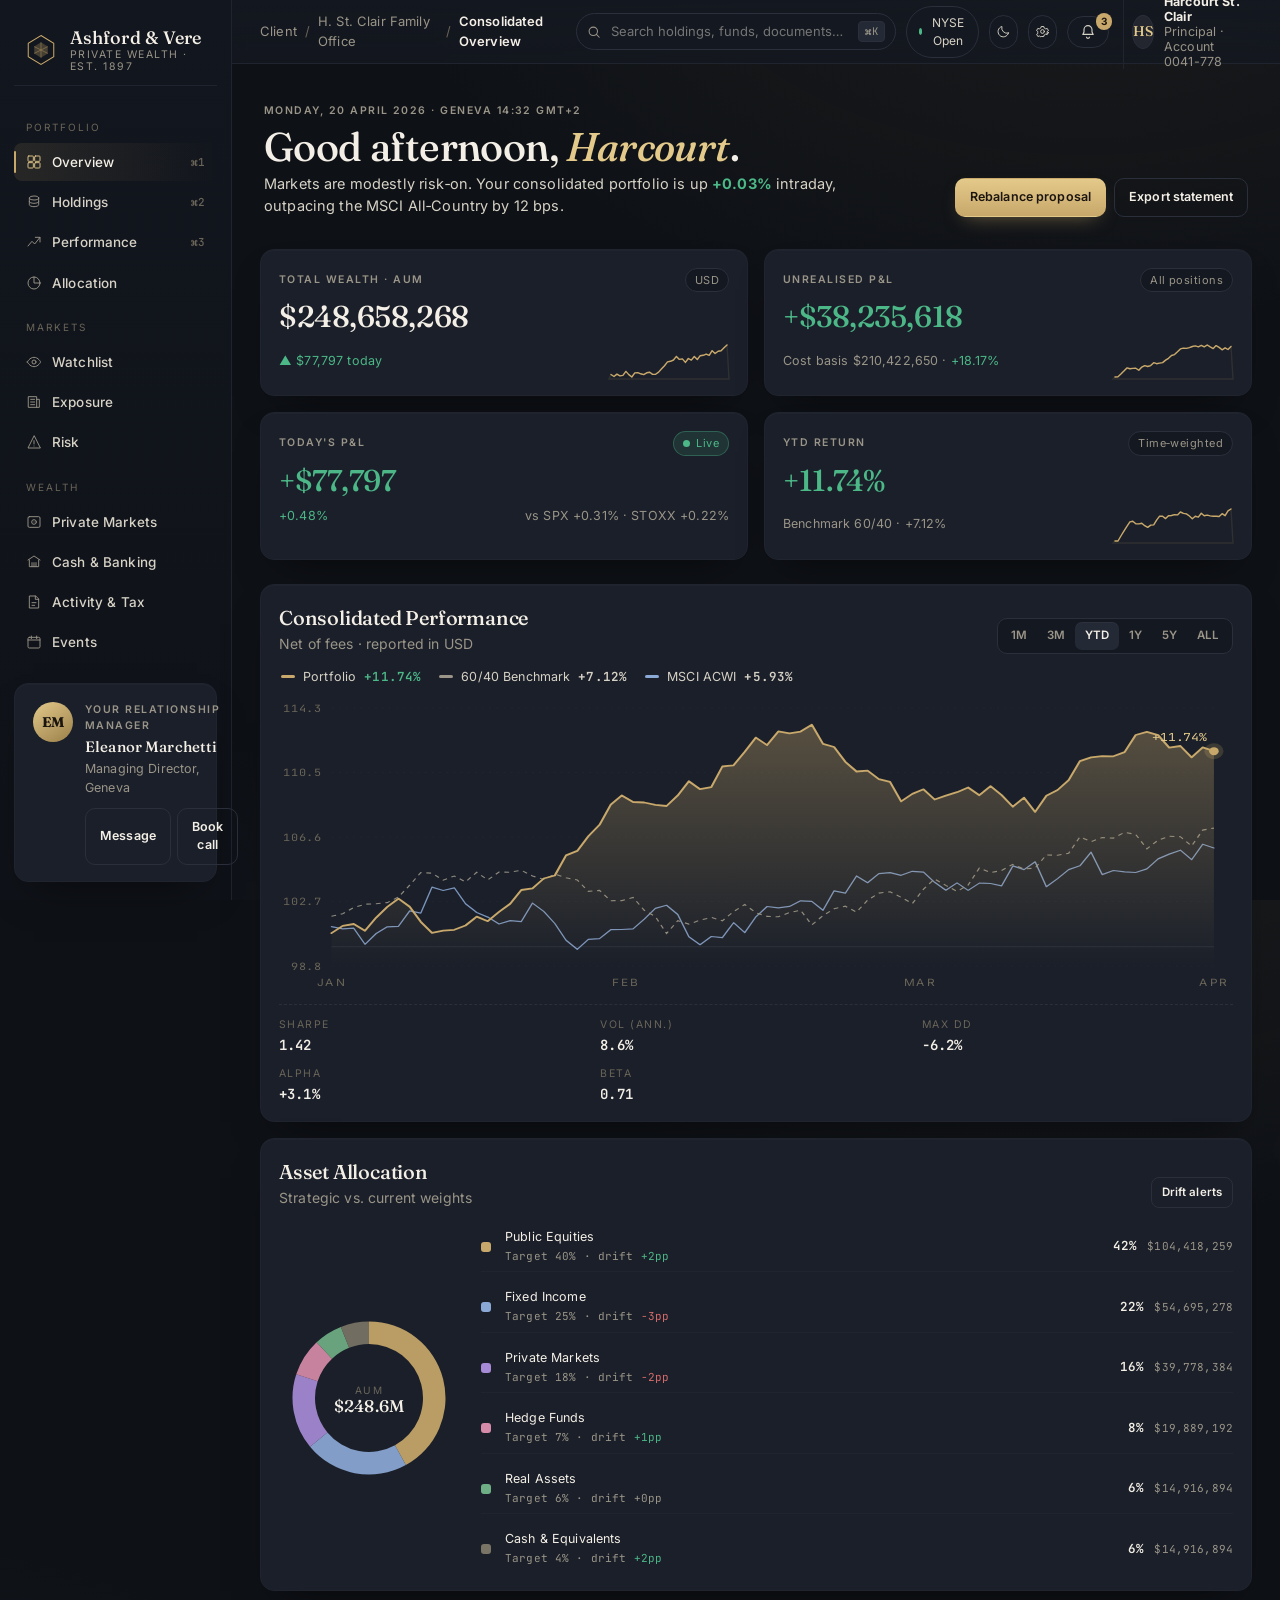
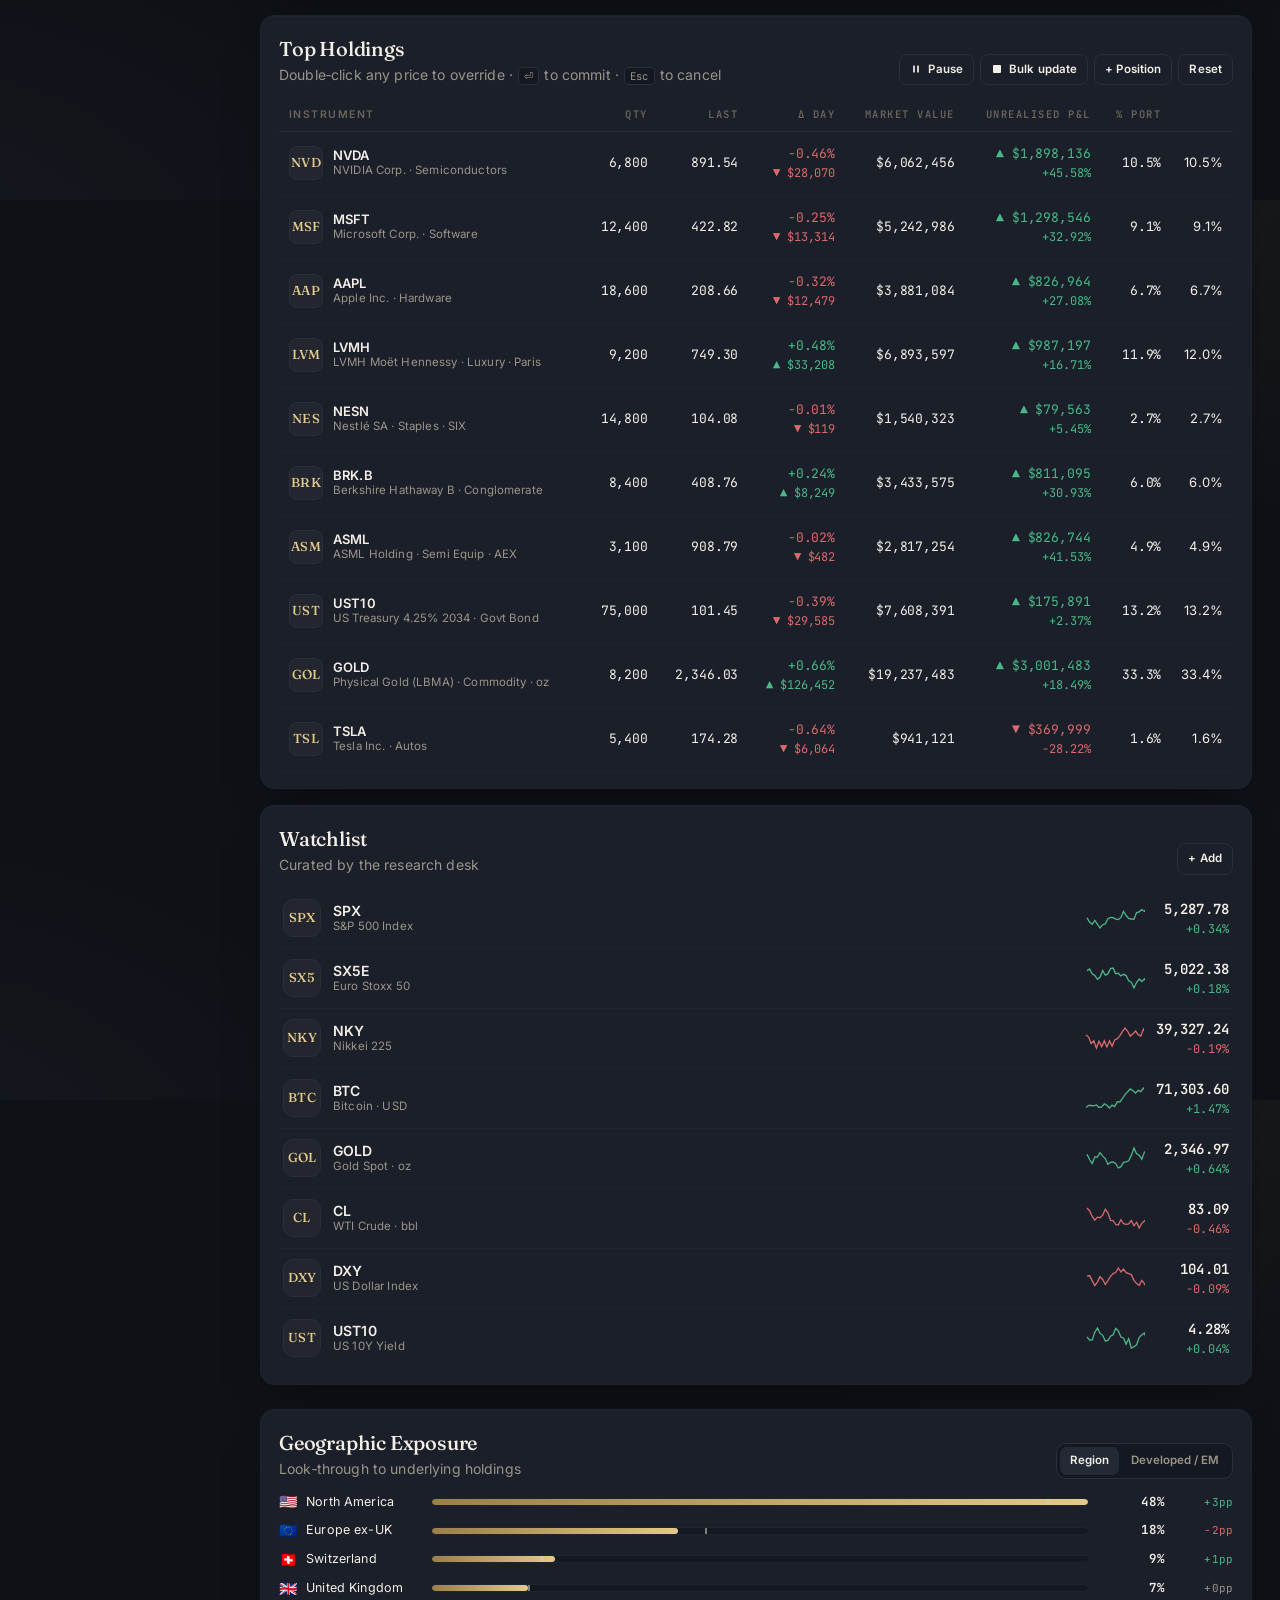
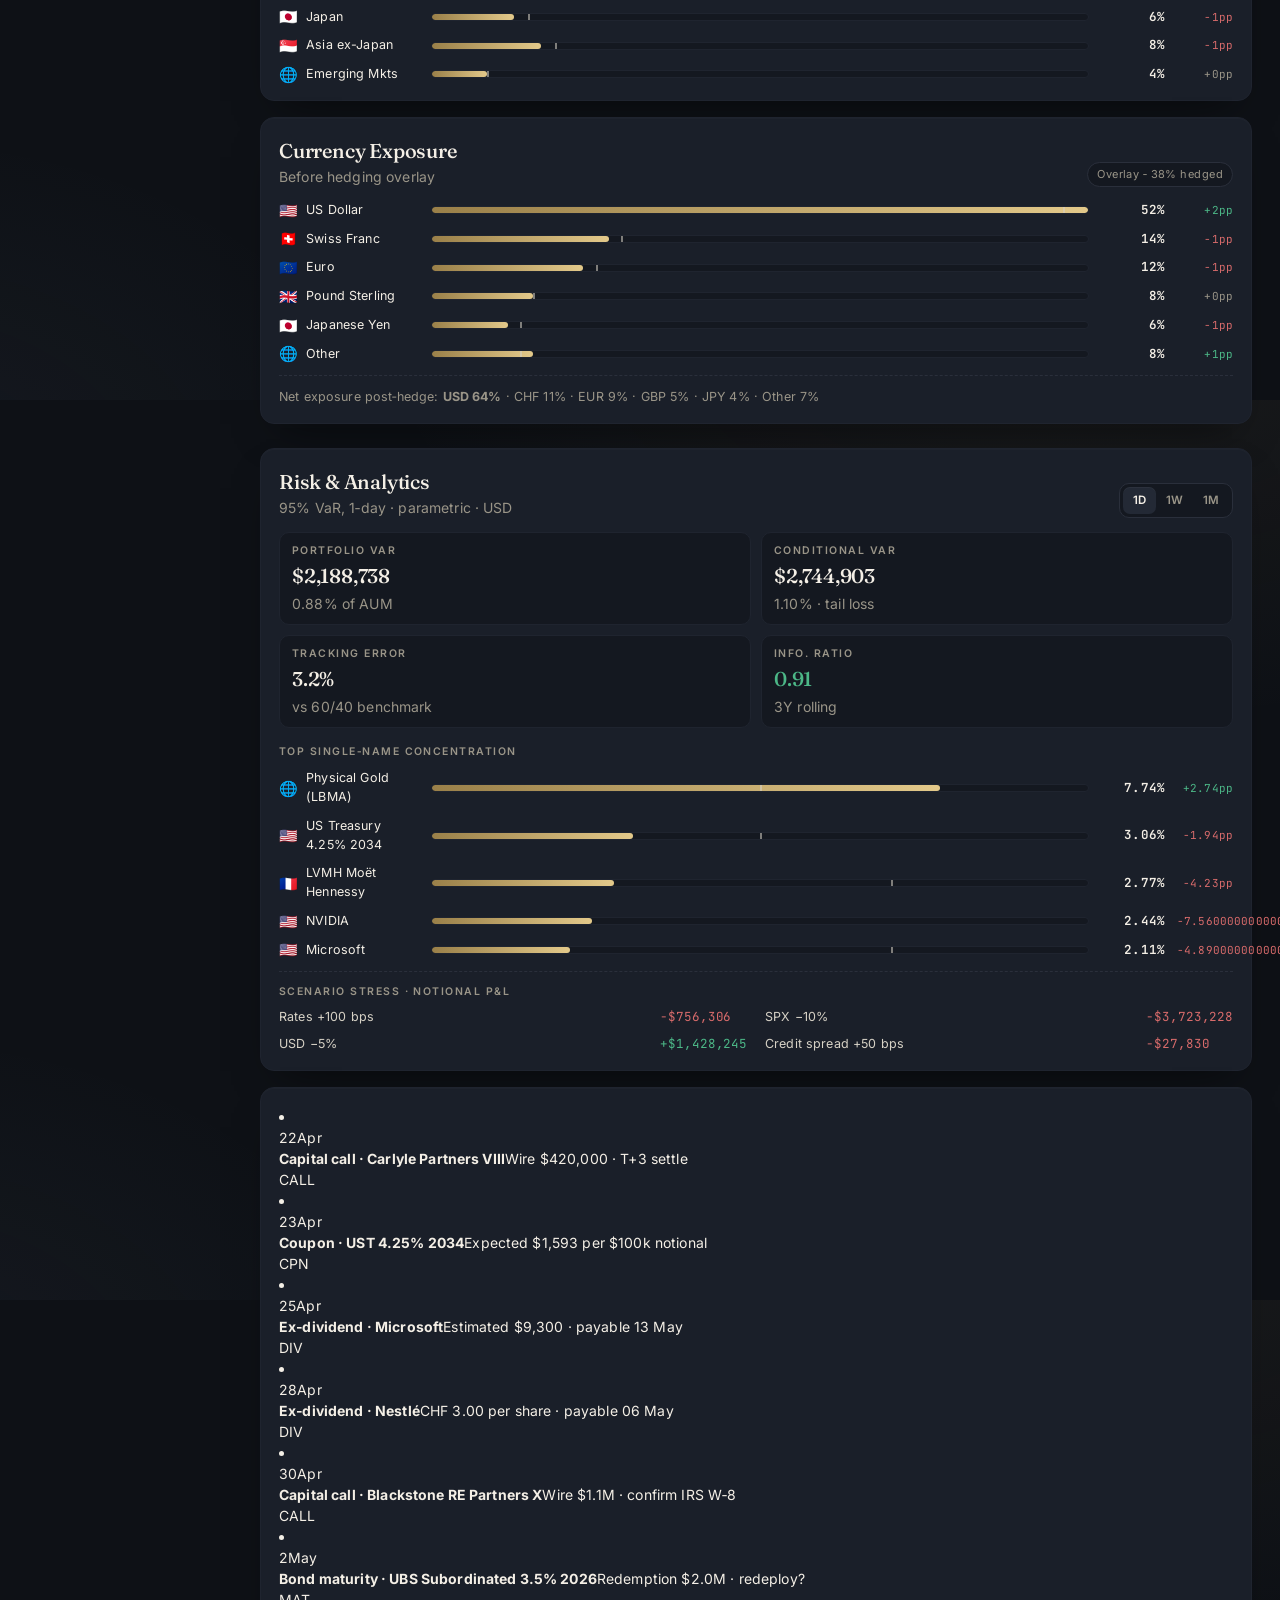
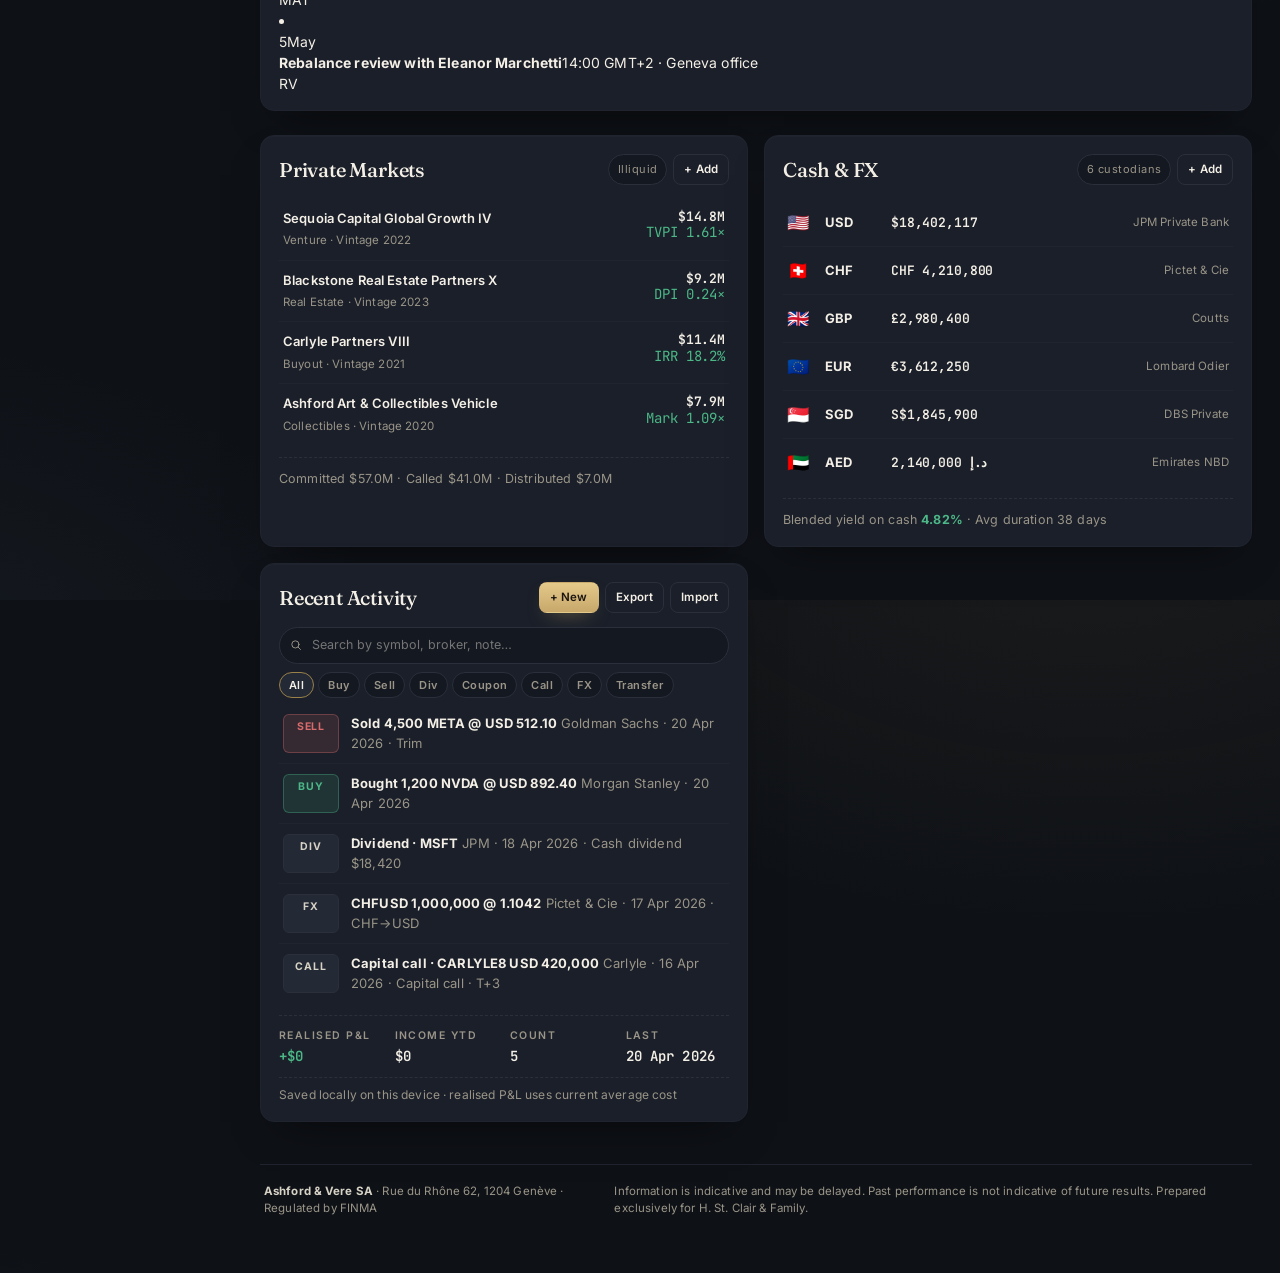
==== index.html @ 11061b37 "Click-to-trade, realised P&L totals, keyboard shortcuts sheet - Clicking any watchlist row or holdin" ====
<!doctype html>
<html lang="en">
<head>
  <meta charset="utf-8" />
  <meta name="viewport" content="width=device-width,initial-scale=1" />
  <title>Ashford &amp; Vere — Private Wealth Dashboard</title>
  <link rel="preconnect" href="https://fonts.googleapis.com" />
  <link rel="preconnect" href="https://fonts.gstatic.com" crossorigin />
  <link href="https://fonts.googleapis.com/css2?family=Fraunces:ital,opsz,wght@0,9..144,400;0,9..144,500;0,9..144,600;1,9..144,400&family=Inter:wght@400;500;600;700&family=JetBrains+Mono:wght@400;500;600&display=swap" rel="stylesheet" />
  <link rel="stylesheet" href="styles.css" />
</head>
<body data-theme="night">
  <div class="app">

    <!-- ───────── Sidebar ───────── -->
    <aside class="sidebar" aria-label="Primary">
      <div class="brand">
        <svg class="brand__mark" viewBox="0 0 40 40" aria-hidden="true">
          <path d="M20 3 L35 12 V28 L20 37 L5 28 V12 Z" fill="none" stroke="currentColor" stroke-width="1.2"/>
          <path d="M20 11 L28 16 V24 L20 29 L12 24 V16 Z" fill="currentColor" opacity=".28"/>
          <path d="M20 11 V29 M12 16 L28 24 M28 16 L12 24" stroke="currentColor" stroke-width=".8" opacity=".6"/>
        </svg>
        <div class="brand__txt">
          <span class="brand__name">Ashford &amp; Vere</span>
          <span class="brand__tag">Private Wealth · Est. 1897</span>
        </div>
      </div>

      <nav class="nav">
        <div class="nav__group">Portfolio</div>
        <a class="nav__item is-active" href="#overview" data-scroll="overview">
          <svg class="ico" viewBox="0 0 24 24" aria-hidden="true"><rect x="3" y="3" width="8" height="8" rx="1.2"/><rect x="13" y="3" width="8" height="8" rx="1.2"/><rect x="3" y="13" width="8" height="8" rx="1.2"/><rect x="13" y="13" width="8" height="8" rx="1.2"/></svg>
          Overview<span class="nav__meta">⌘1</span>
        </a>
        <a class="nav__item" href="#holdings" data-scroll="holdings">
          <svg class="ico" viewBox="0 0 24 24" aria-hidden="true"><ellipse cx="12" cy="6" rx="7" ry="3"/><path d="M5 6v5c0 1.66 3.13 3 7 3s7-1.34 7-3V6"/><path d="M5 11v5c0 1.66 3.13 3 7 3s7-1.34 7-3v-5"/></svg>
          Holdings<span class="nav__meta">⌘2</span>
        </a>
        <a class="nav__item" href="#performance" data-scroll="performance">
          <svg class="ico" viewBox="0 0 24 24" aria-hidden="true"><path d="M3 18 L9 11 L13 15 L21 5"/><path d="M14 5h7v7" stroke-linejoin="round"/></svg>
          Performance<span class="nav__meta">⌘3</span>
        </a>
        <a class="nav__item" href="#allocation" data-scroll="allocation">
          <svg class="ico" viewBox="0 0 24 24" aria-hidden="true"><circle cx="12" cy="12" r="9"/><path d="M12 3v9h9" stroke-linejoin="round"/></svg>
          Allocation
        </a>

        <div class="nav__group">Markets</div>
        <a class="nav__item" href="#watchlist" data-scroll="watchlist">
          <svg class="ico" viewBox="0 0 24 24" aria-hidden="true"><path d="M2 12s3.5-7 10-7 10 7 10 7-3.5 7-10 7S2 12 2 12Z"/><circle cx="12" cy="12" r="3"/></svg>
          Watchlist
        </a>
        <a class="nav__item" href="#exposure" data-scroll="exposure">
          <svg class="ico" viewBox="0 0 24 24" aria-hidden="true"><path d="M4 4h12v16H4z"/><path d="M16 8h4v12h-4"/><path d="M7 8h6M7 12h6M7 16h6"/></svg>
          Exposure
        </a>
        <a class="nav__item" href="#risk" data-scroll="risk">
          <svg class="ico" viewBox="0 0 24 24" aria-hidden="true"><path d="M12 3 3 21h18Z"/><path d="M12 10v5M12 18v.01"/></svg>
          Risk
        </a>

        <div class="nav__group">Wealth</div>
        <a class="nav__item" href="#private-markets" data-scroll="private-markets">
          <svg class="ico" viewBox="0 0 24 24" aria-hidden="true"><rect x="3" y="4" width="18" height="16" rx="2"/><circle cx="12" cy="12" r="3.5"/><path d="M12 12v.01"/></svg>
          Private Markets
        </a>
        <a class="nav__item" href="#cash" data-scroll="cash">
          <svg class="ico" viewBox="0 0 24 24" aria-hidden="true"><path d="M3 9 12 3l9 6"/><path d="M5 9v10h14V9"/><path d="M9 19v-6M12 19v-6M15 19v-6"/></svg>
          Cash &amp; Banking
        </a>
        <a class="nav__item" href="#activity" data-scroll="activity">
          <svg class="ico" viewBox="0 0 24 24" aria-hidden="true"><path d="M14 3h-9v18h14V8z"/><path d="M14 3v5h5"/><path d="M9 13h6M9 17h4"/></svg>
          Activity &amp; Tax
        </a>
        <a class="nav__item" href="#events" data-scroll="events">
          <svg class="ico" viewBox="0 0 24 24" aria-hidden="true"><rect x="3" y="5" width="18" height="16" rx="2"/><path d="M3 9h18M8 3v4M16 3v4"/></svg>
          Events
        </a>

        <div class="nav__group">Advisory</div>
        <a class="nav__item" href="#" id="nav-advisor">
          <svg class="ico" viewBox="0 0 24 24" aria-hidden="true"><path d="M21 12a8 8 0 0 1-11.7 7.1L4 21l1.9-5.3A8 8 0 1 1 21 12Z"/></svg>
          Relationship Desk<span class="dot dot--live"></span>
        </a>
        <a class="nav__item" href="#" id="nav-search">
          <svg class="ico" viewBox="0 0 24 24" aria-hidden="true"><circle cx="11" cy="11" r="7"/><path d="m16 16 5 5"/></svg>
          Command palette<span class="nav__meta">⌘K</span>
        </a>
      </nav>

      <div class="advisor card card--advisor">
        <div class="advisor__avatar" aria-hidden="true">EM</div>
        <div class="advisor__body">
          <span class="eyebrow">Your Relationship Manager</span>
          <strong>Eleanor Marchetti</strong>
          <span class="muted">Managing Director, Geneva</span>
          <div class="advisor__row">
            <button class="btn btn--ghost">Message</button>
            <button class="btn btn--ghost">Book call</button>
          </div>
        </div>
      </div>
    </aside>

    <!-- ───────── Topbar ───────── -->
    <header class="topbar">
      <div class="breadcrumb">
        <span>Client</span>
        <span class="sep">/</span>
        <span>H. St. Clair Family Office</span>
        <span class="sep">/</span>
        <strong>Consolidated Overview</strong>
      </div>

      <div class="top-actions">
        <label class="search">
          <svg viewBox="0 0 20 20" width="14" height="14" aria-hidden="true"><circle cx="9" cy="9" r="6" fill="none" stroke="currentColor" stroke-width="1.5"/><path d="m13.5 13.5 4 4" stroke="currentColor" stroke-width="1.5" stroke-linecap="round"/></svg>
          <input placeholder="Search holdings, funds, documents…" />
          <kbd>⌘K</kbd>
        </label>
        <button class="icon-btn" title="Market status" aria-label="Market status">
          <span class="dot dot--live"></span><span class="small">NYSE Open</span>
        </button>
        <button id="theme-toggle" class="theme-toggle" title="Toggle day/night" aria-label="Toggle theme">
          <svg class="ico-sun" viewBox="0 0 24 24" aria-hidden="true"><circle cx="12" cy="12" r="4.2"/><path d="M12 2v3M12 19v3M2 12h3M19 12h3M4.5 4.5l2.2 2.2M17.3 17.3l2.2 2.2M4.5 19.5l2.2-2.2M17.3 6.7l2.2-2.2"/></svg>
          <svg class="ico-moon" viewBox="0 0 24 24" aria-hidden="true"><path d="M20 14.5A8.5 8.5 0 0 1 9.5 4a8.5 8.5 0 1 0 10.5 10.5Z"/></svg>
        </button>
        <button id="prefs-btn" class="theme-toggle" title="Preferences" aria-label="Preferences">
          <svg viewBox="0 0 24 24" aria-hidden="true"><circle cx="12" cy="12" r="3"/><path d="M19.4 15a7.7 7.7 0 0 0 .1-3l2-1.5-2-3.5-2.3.9a7.7 7.7 0 0 0-2.6-1.5L14 4h-4l-.6 2.4a7.7 7.7 0 0 0-2.6 1.5l-2.3-.9-2 3.5 2 1.5a7.7 7.7 0 0 0 .1 3l-2 1.5 2 3.5 2.3-.9a7.7 7.7 0 0 0 2.6 1.5L10 20h4l.6-2.4a7.7 7.7 0 0 0 2.6-1.5l2.3.9 2-3.5Z"/></svg>
        </button>
        <div class="notif-wrap">
          <button id="notif-btn" class="icon-btn" title="Notifications" aria-label="Notifications" aria-haspopup="true" aria-expanded="false">
            <svg viewBox="0 0 20 20" width="16" height="16" aria-hidden="true"><path d="M10 2a5 5 0 0 0-5 5v3l-1.5 3h13L15 10V7a5 5 0 0 0-5-5Z M8 16a2 2 0 0 0 4 0" fill="none" stroke="currentColor" stroke-width="1.4" stroke-linejoin="round"/></svg>
            <span class="badge" id="notif-badge">0</span>
          </button>
          <div id="notif-popover" class="popover" role="menu" hidden>
            <header class="popover__head">
              <strong>Alerts</strong>
              <button class="btn btn--ghost btn--sm" id="notif-clear">Mark all read</button>
            </header>
            <ul id="notif-list" class="popover__list"></ul>
          </div>
        </div>
        <div class="user">
          <div class="user__avatar">HS</div>
          <div class="user__meta">
            <strong>Harcourt St. Clair</strong>
            <span class="muted">Principal · Account 0041-778</span>
          </div>
        </div>
      </div>
    </header>

    <!-- ───────── Main ───────── -->
    <main class="main">

      <!-- Hero / greeting -->
      <section class="hero" id="overview">
        <div>
          <span class="eyebrow">Monday, 20 April 2026 · Geneva 14:32 GMT+2</span>
          <h1 class="display">Good afternoon, <em>Harcourt</em>.</h1>
          <p class="lede">Markets are modestly risk‑on. Your consolidated portfolio is up <strong class="up" id="hero-day-return">+0.48%</strong> intraday, outpacing the MSCI All‑Country by 12&nbsp;bps.</p>
        </div>
        <div class="hero__actions">
          <button id="rebalance-btn" class="btn btn--gold">Rebalance proposal</button>
          <button id="export-statement" class="btn btn--ghost">Export statement</button>
        </div>
      </section>

      <!-- KPI strip -->
      <section class="kpi-row" aria-label="Key portfolio metrics">

        <article class="card kpi">
          <header>
            <span class="eyebrow">Total Wealth · AUM</span>
            <span class="chip chip--muted">USD</span>
          </header>
          <div class="kpi__value" data-anim="aum">$248,614,902</div>
          <footer>
            <span class="up" id="kpi-aum-delta">▲ $1,189,412 today</span>
            <svg class="spark" data-spark="aum" viewBox="0 0 120 36" preserveAspectRatio="none" aria-hidden="true"></svg>
          </footer>
        </article>

        <article class="card kpi">
          <header>
            <span class="eyebrow">Unrealised P&amp;L</span>
            <span class="chip chip--muted">All positions</span>
          </header>
          <div class="kpi__value up" data-anim="pnl">+$38,204,117</div>
          <footer>
            <span class="muted">Cost basis <span id="kpi-costbasis">$210.4M</span> · <span class="up" id="kpi-pnlpct">+18.16%</span></span>
            <svg class="spark" data-spark="pnl" viewBox="0 0 120 36" preserveAspectRatio="none" aria-hidden="true"></svg>
          </footer>
        </article>

        <article class="card kpi">
          <header>
            <span class="eyebrow">Today's P&amp;L</span>
            <span class="chip chip--live"><span class="dot dot--live"></span>Live</span>
          </header>
          <div class="kpi__value up" data-anim="day">+$1,189,412</div>
          <footer>
            <span class="up">+0.48%</span>
            <span class="muted">vs SPX +0.31% · STOXX +0.22%</span>
          </footer>
        </article>

        <article class="card kpi">
          <header>
            <span class="eyebrow">YTD Return</span>
            <span class="chip chip--muted">Time‑weighted</span>
          </header>
          <div class="kpi__value up">+11.74%</div>
          <footer>
            <span class="muted">Benchmark 60/40 · +7.12%</span>
            <svg class="spark" data-spark="ytd" viewBox="0 0 120 36" preserveAspectRatio="none" aria-hidden="true"></svg>
          </footer>
        </article>

      </section>

      <!-- Performance + Allocation -->
      <section class="grid-2" id="performance">

        <article class="card chart-card">
          <header class="card__head">
            <div>
              <h2 class="card__title">Consolidated Performance</h2>
              <span class="muted">Net of fees · reported in USD</span>
            </div>
            <div class="segmented" role="tablist" aria-label="Range">
              <button data-range="1M">1M</button>
              <button data-range="3M">3M</button>
              <button data-range="YTD" class="is-active">YTD</button>
              <button data-range="1Y">1Y</button>
              <button data-range="5Y">5Y</button>
              <button data-range="ALL">ALL</button>
            </div>
          </header>

          <div class="chart-legend">
            <span class="legend-item"><i class="swatch swatch--gold"></i>Portfolio <strong class="up">+11.74%</strong></span>
            <span class="legend-item"><i class="swatch swatch--muted"></i>60/40 Benchmark <strong>+7.12%</strong></span>
            <span class="legend-item"><i class="swatch swatch--alt"></i>MSCI ACWI <strong>+5.93%</strong></span>
          </div>

          <div class="chart-shell">
            <svg id="perf-chart" class="chart" viewBox="0 0 800 300" preserveAspectRatio="none" aria-label="Performance chart"></svg>
            <div id="perf-tip" class="tooltip" role="tooltip" aria-hidden="true"></div>
          </div>

          <footer class="chart-foot">
            <dl>
              <div><dt>Sharpe</dt><dd>1.42</dd></div>
              <div><dt>Vol (ann.)</dt><dd>8.6%</dd></div>
              <div><dt>Max DD</dt><dd class="down">−6.2%</dd></div>
              <div><dt>Alpha</dt><dd class="up">+3.1%</dd></div>
              <div><dt>Beta</dt><dd>0.71</dd></div>
            </dl>
          </footer>
        </article>

        <article class="card" id="allocation">
          <header class="card__head">
            <div>
              <h2 class="card__title">Asset Allocation</h2>
              <span class="muted">Strategic vs. current weights</span>
            </div>
            <button id="drift-alerts" class="btn btn--ghost btn--sm">Drift alerts</button>
          </header>

          <div class="alloc">
            <svg id="donut" viewBox="0 0 160 160" aria-label="Allocation donut"></svg>
            <ul class="alloc__legend" id="alloc-legend"></ul>
          </div>
        </article>

      </section>

      <!-- Holdings + Watchlist -->
      <section class="grid-2 grid-2--wide" id="holdings-section">

        <article class="card" id="holdings-card">
          <header class="card__head">
            <div>
              <h2 class="card__title">Top Holdings</h2>
              <span class="muted">Double‑click any price to override · <kbd class="kbd">⏎</kbd> to commit · <kbd class="kbd">Esc</kbd> to cancel</span>
            </div>
            <div class="holdings-actions">
              <button id="pause-ticks" class="btn btn--ghost btn--sm" title="Pause / resume live ticks">
                <svg class="ico-pause" viewBox="0 0 24 24" width="12" height="12" aria-hidden="true"><rect x="6" y="5" width="4" height="14" rx="1"/><rect x="14" y="5" width="4" height="14" rx="1"/></svg>
                <svg class="ico-play"  viewBox="0 0 24 24" width="12" height="12" aria-hidden="true"><path d="M7 5v14l12-7Z"/></svg>
                <span class="btn-label">Pause</span>
              </button>
              <button id="bulk-edit" class="btn btn--ghost btn--sm" title="Paste a batch of prices">
                <svg viewBox="0 0 24 24" width="12" height="12" aria-hidden="true" stroke="currentColor" fill="none" stroke-width="1.6" stroke-linecap="round" stroke-linejoin="round"><rect x="4" y="4" width="16" height="16" rx="2"/><path d="M8 10h8M8 14h6"/></svg>
                Bulk update
              </button>
              <button id="add-position" class="btn btn--ghost btn--sm" title="Add a new position">+ Position</button>
              <button id="reset-prices" class="btn btn--ghost btn--sm" title="Revert any manual overrides">Reset</button>
            </div>
          </header>

          <div class="table-wrap">
            <table class="tbl" id="holdings">
              <thead>
                <tr>
                  <th>Instrument</th>
                  <th class="num">Qty</th>
                  <th class="num">Last</th>
                  <th class="num">Δ Day</th>
                  <th class="num">Market Value</th>
                  <th class="num">Unrealised P&amp;L</th>
                  <th class="num">% Port</th>
                  <th></th>
                </tr>
              </thead>
              <tbody><!-- injected --></tbody>
            </table>
          </div>
        </article>

        <article class="card" id="watchlist-card">
          <header class="card__head">
            <div>
              <h2 class="card__title">Watchlist</h2>
              <span class="muted">Curated by the research desk</span>
            </div>
            <button id="watch-add" class="btn btn--ghost btn--sm">+ Add</button>
          </header>

          <form class="watch-add" id="watch-add-form" hidden>
            <input type="text" id="watch-sym"   placeholder="Ticker (e.g. AMZN)" autocomplete="off" />
            <input type="text" id="watch-name"  placeholder="Name (optional)" autocomplete="off" />
            <input type="number" id="watch-px"  placeholder="Last" step="any" inputmode="decimal" />
            <button type="submit" class="btn btn--gold btn--sm">Add</button>
            <button type="button" id="watch-cancel" class="btn btn--ghost btn--sm">Cancel</button>
          </form>

          <ul class="watch" id="watchlist"><!-- injected --></ul>
        </article>

      </section>

      <!-- Exposure: geographic + currency -->
      <section class="grid-2" id="exposure">

        <article class="card">
          <header class="card__head">
            <div>
              <h2 class="card__title">Geographic Exposure</h2>
              <span class="muted">Look‑through to underlying holdings</span>
            </div>
            <div class="tabs">
              <button class="is-active">Region</button>
              <button>Developed / EM</button>
            </div>
          </header>
          <ul class="bars" id="geo-bars"></ul>
        </article>

        <article class="card">
          <header class="card__head">
            <div>
              <h2 class="card__title">Currency Exposure</h2>
              <span class="muted">Before hedging overlay</span>
            </div>
            <span class="chip chip--muted">Overlay ‑ 38% hedged</span>
          </header>
          <ul class="bars" id="fx-bars"></ul>
          <footer class="card__foot">
            <span class="muted">Net exposure post‑hedge: <strong>USD 64%</strong> · CHF 11% · EUR 9% · GBP 5% · JPY 4% · Other 7%</span>
          </footer>
        </article>

      </section>

      <!-- Risk analytics + Upcoming events -->
      <section class="grid-2" id="risk-section">

        <article class="card" id="risk">
          <header class="card__head">
            <div>
              <h2 class="card__title">Risk &amp; Analytics</h2>
              <span class="muted">95% VaR, 1‑day · parametric · USD</span>
            </div>
            <div class="segmented">
              <button class="is-active">1D</button>
              <button>1W</button>
              <button>1M</button>
            </div>
          </header>

          <div class="risk-grid">
            <div class="risk-kpi">
              <span class="eyebrow">Portfolio VaR</span>
              <strong id="risk-var">$1.92M</strong>
              <span class="muted" id="risk-var-pct">0.77% of AUM</span>
            </div>
            <div class="risk-kpi">
              <span class="eyebrow">Conditional VaR</span>
              <strong id="risk-cvar">$2.84M</strong>
              <span class="muted" id="risk-cvar-pct">1.14% · tail loss</span>
            </div>
            <div class="risk-kpi">
              <span class="eyebrow">Tracking Error</span>
              <strong id="risk-te">3.4%</strong>
              <span class="muted">vs 60/40 benchmark</span>
            </div>
            <div class="risk-kpi">
              <span class="eyebrow">Info. Ratio</span>
              <strong id="risk-ir" class="up">0.91</strong>
              <span class="muted">3Y rolling</span>
            </div>
          </div>

          <div class="risk-bars">
            <span class="eyebrow">Top Single‑Name Concentration</span>
            <ul class="bars" id="risk-bars"></ul>
          </div>

          <footer class="card__foot">
            <div class="stress">
              <span class="eyebrow">Scenario Stress · notional P&amp;L</span>
              <div class="stress__row" id="stress-row">
                <span>Rates +100 bps</span><span class="num" data-stress="rates">—</span>
                <span>SPX −10%</span><span class="num" data-stress="spx">—</span>
                <span>USD −5%</span><span class="num" data-stress="usd">—</span>
                <span>Credit spread +50 bps</span><span class="num" data-stress="credit">—</span>
              </div>
            </div>
          </footer>
        </article>

        <article class="card" id="events">
          <header class="card__head">
            <div>
              <h2 class="card__title">Upcoming &amp; Liquidity</h2>
              <span class="muted">Next 14 days · all custodians</span>
            </div>
            <button class="btn btn--ghost btn--sm" id="calendar-download">Calendar</button>
          </header>

          <ul class="events" id="events"></ul>

          <footer class="card__foot">
            <div class="liquidity">
              <span class="eyebrow">Liquidity ladder</span>
              <ul class="ladder">
                <li><span>T+0</span><span class="num">$22.4M</span></li>
                <li><span>&lt; 1M</span><span class="num">$41.8M</span></li>
                <li><span>1–3M</span><span class="num">$28.6M</span></li>
                <li><span>3–12M</span><span class="num">$72.3M</span></li>
                <li><span>&gt; 1Y</span><span class="num">$83.5M</span></li>
              </ul>
            </div>
          </footer>
        </article>

      </section>

      <!-- Private markets + Cash + Activity -->
      <section class="grid-3">

        <article class="card" id="private-markets">
          <header class="card__head">
            <h2 class="card__title">Private Markets</h2>
            <div class="holdings-actions">
              <span class="chip chip--muted">Illiquid</span>
              <button id="pm-add" class="btn btn--ghost btn--sm">+ Add</button>
            </div>
          </header>
          <ul class="pm" id="pm-list"></ul>
          <footer class="card__foot">
            <span class="muted" id="pm-foot">Committed $0 · Called $0 · Distributed $0</span>
          </footer>
        </article>

        <article class="card" id="cash">
          <header class="card__head">
            <h2 class="card__title">Cash &amp; FX</h2>
            <div class="holdings-actions">
              <span class="chip chip--muted" id="cash-count">0 custodians</span>
              <button id="cash-add" class="btn btn--ghost btn--sm">+ Add</button>
            </div>
          </header>
          <ul class="cash" id="cash-list"></ul>
          <footer class="card__foot">
            <span class="muted">Blended yield on cash <strong class="up">4.82%</strong> · Avg duration 38 days</span>
          </footer>
        </article>

        <article class="card" id="activity">
          <header class="card__head">
            <h2 class="card__title">Recent Activity</h2>
            <div class="holdings-actions">
              <button id="tx-new" class="btn btn--gold btn--sm" title="New transaction">+ New</button>
              <button id="tx-export" class="btn btn--ghost btn--sm" title="Export JSON">Export</button>
              <button id="tx-import" class="btn btn--ghost btn--sm" title="Import JSON">Import</button>
              <input type="file" id="tx-import-file" accept="application/json,.json" hidden />
            </div>
          </header>

          <div class="feed-filters">
            <div class="feed-search">
              <svg viewBox="0 0 20 20" width="12" height="12" stroke="currentColor" fill="none" stroke-width="1.6" stroke-linecap="round" aria-hidden="true"><circle cx="9" cy="9" r="6"/><path d="m13.5 13.5 4 4"/></svg>
              <input id="feed-q" type="search" placeholder="Search by symbol, broker, note…" autocomplete="off" />
            </div>
            <div class="feed-pills" id="feed-pills">
              <button data-type="ALL"  class="is-active">All</button>
              <button data-type="BUY"  >Buy</button>
              <button data-type="SELL" >Sell</button>
              <button data-type="DIV"  >Div</button>
              <button data-type="CPN"  >Coupon</button>
              <button data-type="CALL" >Call</button>
              <button data-type="FX"   >FX</button>
              <button data-type="TRF"  >Transfer</button>
            </div>
          </div>

          <ul class="feed" id="feed"></ul>
          <footer class="card__foot">
            <div class="tx-totals">
              <div><span class="eyebrow">Realised P&amp;L</span><strong id="tx-realised">$0</strong></div>
              <div><span class="eyebrow">Income YTD</span><strong id="tx-income">$0</strong></div>
              <div><span class="eyebrow">Count</span><strong id="tx-count">0</strong></div>
              <div><span class="eyebrow">Last</span><strong id="tx-last">never</strong></div>
            </div>
            <span class="muted small">Saved locally on this device · realised P&amp;L uses current average cost</span>
          </footer>
        </article>

      </section>

      <!-- Bulk price-update modal -->
      <div id="bulk-modal" class="modal" role="dialog" aria-modal="true" aria-labelledby="bulk-title" hidden>
        <div class="modal__backdrop" data-close></div>
        <div class="modal__panel">
          <header class="modal__head">
            <div>
              <h3 id="bulk-title" class="modal__title">Bulk price update</h3>
              <span class="muted">Paste one ticker &amp; price per line · CSV, TSV or whitespace accepted</span>
            </div>
            <button class="icon-btn" data-close aria-label="Close">
              <svg viewBox="0 0 24 24" width="14" height="14" stroke="currentColor" fill="none" stroke-width="1.6" stroke-linecap="round" aria-hidden="true"><path d="M6 6l12 12M18 6 6 18"/></svg>
            </button>
          </header>
          <div class="modal__body">
            <textarea id="bulk-input" spellcheck="false" placeholder="NVDA 910.50&#10;MSFT, 428.10&#10;AAPL&#9;210.25&#10;LVMH 755.00&#10;UST10 101.58&#10;GOLD 2354.80"></textarea>
            <div class="modal__hint">
              <span class="eyebrow">Tickers</span>
              <span class="tickers" id="bulk-tickers"></span>
            </div>
            <div id="bulk-status" class="modal__status muted">Awaiting input.</div>
          </div>
          <footer class="modal__foot">
            <button class="btn btn--ghost" data-close>Cancel</button>
            <button id="bulk-apply" class="btn btn--gold">Apply prices</button>
          </footer>
        </div>
      </div>

      <!-- Shortcuts help -->
      <div id="help-modal" class="modal" role="dialog" aria-modal="true" hidden>
        <div class="modal__backdrop" data-close></div>
        <div class="modal__panel">
          <header class="modal__head">
            <div>
              <h3 class="modal__title">Keyboard shortcuts</h3>
              <span class="muted">For power users on desktop</span>
            </div>
            <button type="button" class="icon-btn" data-close aria-label="Close">
              <svg viewBox="0 0 24 24" width="14" height="14" stroke="currentColor" fill="none" stroke-width="1.6" stroke-linecap="round" aria-hidden="true"><path d="M6 6l12 12M18 6 6 18"/></svg>
            </button>
          </header>
          <div class="modal__body">
            <ul class="help-grid">
              <li><span><kbd class="kbd">⌘</kbd>/<kbd class="kbd">Ctrl</kbd> + <kbd class="kbd">K</kbd></span><span>Open command palette</span></li>
              <li><span><kbd class="kbd">⌘</kbd> + <kbd class="kbd">1</kbd></span><span>Go to Overview</span></li>
              <li><span><kbd class="kbd">⌘</kbd> + <kbd class="kbd">2</kbd></span><span>Go to Holdings</span></li>
              <li><span><kbd class="kbd">⌘</kbd> + <kbd class="kbd">3</kbd></span><span>Go to Performance</span></li>
              <li><span><kbd class="kbd">?</kbd></span><span>Show this cheat sheet</span></li>
              <li><span><kbd class="kbd">Esc</kbd></span><span>Close the topmost modal</span></li>
              <li><span><kbd class="kbd">Tab</kbd> / <kbd class="kbd">⇧</kbd><kbd class="kbd">Tab</kbd></span><span>Cycle focus inside modals</span></li>
              <li><span>Double‑click a price</span><span>Inline edit with ⏎ to commit</span></li>
              <li><span>Click a watchlist item</span><span>Start a prefilled BUY ticket</span></li>
              <li><span>Click a holdings row</span><span>Start a prefilled BUY ticket</span></li>
            </ul>
          </div>
          <footer class="modal__foot">
            <button type="button" class="btn btn--gold" data-close>Got it</button>
          </footer>
        </div>
      </div>

      <!-- Command palette -->
      <div id="cmd-modal" class="modal modal--palette" role="dialog" aria-modal="true" aria-labelledby="cmd-title" hidden>
        <div class="modal__backdrop" data-close></div>
        <div class="palette">
          <div class="palette__input">
            <svg viewBox="0 0 20 20" width="14" height="14" stroke="currentColor" fill="none" stroke-width="1.6" stroke-linecap="round" aria-hidden="true"><circle cx="9" cy="9" r="6"/><path d="m13.5 13.5 4 4"/></svg>
            <input id="cmd-input" type="text" placeholder="Type to search holdings, sections or commands…" autocomplete="off" spellcheck="false" />
            <kbd>ESC</kbd>
          </div>
          <ul id="cmd-list" class="palette__list"></ul>
          <footer class="palette__foot muted">
            <span><kbd class="kbd">↑</kbd><kbd class="kbd">↓</kbd> navigate</span>
            <span><kbd class="kbd">⏎</kbd> open</span>
            <span><kbd class="kbd">ESC</kbd> close</span>
          </footer>
        </div>
      </div>

      <!-- + Position modal -->
      <div id="pos-modal" class="modal" role="dialog" aria-modal="true" aria-labelledby="pos-title" hidden>
        <div class="modal__backdrop" data-close></div>
        <form class="modal__panel modal__panel--form" id="pos-form">
          <header class="modal__head">
            <div>
              <h3 id="pos-title" class="modal__title">New position</h3>
              <span class="muted">Add an instrument to the tracked book</span>
            </div>
            <button type="button" class="icon-btn" data-close aria-label="Close">
              <svg viewBox="0 0 24 24" width="14" height="14" stroke="currentColor" fill="none" stroke-width="1.6" stroke-linecap="round" aria-hidden="true"><path d="M6 6l12 12M18 6 6 18"/></svg>
            </button>
          </header>
          <div class="modal__body">
            <div class="form-grid">
              <label class="field"><span>Symbol</span><input type="text" name="sym" id="pos-sym" required autocomplete="off" /></label>
              <label class="field"><span>Sector / Tag</span><input type="text" name="sector" id="pos-sector" placeholder="e.g. Software" /></label>
              <label class="field field--wide"><span>Instrument name</span><input type="text" name="name" id="pos-name" required /></label>
              <label class="field"><span>Quantity</span><input type="number" name="qty" id="pos-qty" step="any" inputmode="decimal" required /></label>
              <label class="field"><span>Average cost</span><input type="number" name="cost" id="pos-cost" step="any" inputmode="decimal" required /></label>
              <label class="field"><span>Current price</span><input type="number" name="px" id="pos-px" step="any" inputmode="decimal" required /></label>
              <label class="field"><span>Beta (equity sensitivity)</span><input type="number" name="beta" id="pos-beta" step="0.01" value="1" /></label>
              <label class="field"><span>Duration (yrs)</span><input type="number" name="dur" id="pos-dur" step="0.1" value="0" /></label>
              <label class="field"><span>FX exposure (0–1)</span><input type="number" name="fx" id="pos-fx" step="0.1" min="0" max="1" value="0" /></label>
              <label class="field"><span>Gold flag (0/1)</span><input type="number" name="gold" id="pos-gold" step="1" min="0" max="1" value="0" /></label>
            </div>
          </div>
          <footer class="modal__foot">
            <button type="button" class="btn btn--ghost" data-close>Cancel</button>
            <button type="submit" class="btn btn--gold">Add position</button>
          </footer>
        </form>
      </div>

      <!-- Rebalance modal -->
      <div id="reb-modal" class="modal" role="dialog" aria-modal="true" hidden>
        <div class="modal__backdrop" data-close></div>
        <div class="modal__panel">
          <header class="modal__head">
            <div>
              <h3 class="modal__title">Rebalance proposal</h3>
              <span class="muted">Recommended trades to return to strategic weights</span>
            </div>
            <button type="button" class="icon-btn" data-close aria-label="Close">
              <svg viewBox="0 0 24 24" width="14" height="14" stroke="currentColor" fill="none" stroke-width="1.6" stroke-linecap="round" aria-hidden="true"><path d="M6 6l12 12M18 6 6 18"/></svg>
            </button>
          </header>
          <div class="modal__body" id="reb-body"></div>
          <footer class="modal__foot">
            <button type="button" class="btn btn--ghost" data-close>Later</button>
            <button type="button" class="btn btn--gold" id="reb-send">Send to desk</button>
          </footer>
        </div>
      </div>

      <!-- Private Markets modal -->
      <div id="pm-modal" class="modal" role="dialog" aria-modal="true" hidden>
        <div class="modal__backdrop" data-close></div>
        <form class="modal__panel modal__panel--form" id="pm-form">
          <header class="modal__head">
            <div>
              <h3 class="modal__title" id="pm-title">Add private-market investment</h3>
              <span class="muted">Fund, vintage, mark and performance multiples</span>
            </div>
            <button type="button" class="icon-btn" data-close aria-label="Close">
              <svg viewBox="0 0 24 24" width="14" height="14" stroke="currentColor" fill="none" stroke-width="1.6" stroke-linecap="round" aria-hidden="true"><path d="M6 6l12 12M18 6 6 18"/></svg>
            </button>
          </header>
          <div class="modal__body">
            <input type="hidden" name="id" id="pm-id" />
            <div class="form-grid">
              <label class="field field--wide"><span>Fund name</span><input type="text" name="name" id="pm-name" required /></label>
              <label class="field"><span>Strategy</span>
                <select name="strategy" id="pm-strategy">
                  <option>Venture</option><option>Buyout</option><option>Growth</option>
                  <option>Real Estate</option><option>Infrastructure</option>
                  <option>Private Credit</option><option>Hedge Fund</option>
                  <option>Collectibles</option><option>Other</option>
                </select>
              </label>
              <label class="field"><span>Vintage</span><input type="number" name="vintage" id="pm-vintage" min="1980" max="2040" step="1" /></label>
              <label class="field"><span>Committed</span><input type="number" name="committed" id="pm-committed" step="any" inputmode="decimal" /></label>
              <label class="field"><span>Called</span><input type="number" name="called" id="pm-called" step="any" inputmode="decimal" /></label>
              <label class="field"><span>Distributed</span><input type="number" name="distributed" id="pm-distributed" step="any" inputmode="decimal" /></label>
              <label class="field"><span>Current NAV (mark)</span><input type="number" name="nav" id="pm-nav" step="any" inputmode="decimal" required /></label>
              <label class="field"><span>Performance metric</span><input type="text" name="metric" id="pm-metric" placeholder="e.g. IRR 18.2% or TVPI 1.61×" /></label>
            </div>
          </div>
          <footer class="modal__foot modal__foot--split">
            <button type="button" id="pm-delete" class="btn btn--ghost btn--danger" hidden>Delete</button>
            <div class="spacer"></div>
            <button type="button" class="btn btn--ghost" data-close>Cancel</button>
            <button type="submit" class="btn btn--gold">Save</button>
          </footer>
        </form>
      </div>

      <!-- Cash modal -->
      <div id="cash-modal" class="modal" role="dialog" aria-modal="true" hidden>
        <div class="modal__backdrop" data-close></div>
        <form class="modal__panel modal__panel--form" id="cash-form">
          <header class="modal__head">
            <div>
              <h3 class="modal__title" id="cash-title">Add cash account</h3>
              <span class="muted">Custodian, currency and balance</span>
            </div>
            <button type="button" class="icon-btn" data-close aria-label="Close">
              <svg viewBox="0 0 24 24" width="14" height="14" stroke="currentColor" fill="none" stroke-width="1.6" stroke-linecap="round" aria-hidden="true"><path d="M6 6l12 12M18 6 6 18"/></svg>
            </button>
          </header>
          <div class="modal__body">
            <input type="hidden" name="id" id="cash-id" />
            <div class="form-grid">
              <label class="field"><span>Currency</span>
                <select name="ccy" id="cash-ccy">
                  <option>USD</option><option>CHF</option><option>EUR</option>
                  <option>GBP</option><option>JPY</option><option>SGD</option>
                  <option>HKD</option><option>AED</option><option>CAD</option>
                  <option>AUD</option>
                </select>
              </label>
              <label class="field"><span>Balance</span><input type="number" name="bal" id="cash-bal" step="any" inputmode="decimal" required /></label>
              <label class="field field--wide"><span>Custodian / bank</span><input type="text" name="bank" id="cash-bank" placeholder="e.g. Pictet &amp; Cie" required /></label>
            </div>
          </div>
          <footer class="modal__foot modal__foot--split">
            <button type="button" id="cash-delete" class="btn btn--ghost btn--danger" hidden>Delete</button>
            <div class="spacer"></div>
            <button type="button" class="btn btn--ghost" data-close>Cancel</button>
            <button type="submit" class="btn btn--gold">Save</button>
          </footer>
        </form>
      </div>

      <!-- Preferences modal -->
      <div id="prefs-modal" class="modal" role="dialog" aria-modal="true" hidden>
        <div class="modal__backdrop" data-close></div>
        <form class="modal__panel modal__panel--form" id="prefs-form">
          <header class="modal__head">
            <div>
              <h3 class="modal__title">Preferences</h3>
              <span class="muted">Display, theme and data controls</span>
            </div>
            <button type="button" class="icon-btn" data-close aria-label="Close">
              <svg viewBox="0 0 24 24" width="14" height="14" stroke="currentColor" fill="none" stroke-width="1.6" stroke-linecap="round" aria-hidden="true"><path d="M6 6l12 12M18 6 6 18"/></svg>
            </button>
          </header>
          <div class="modal__body">
            <div class="form-grid">
              <label class="field"><span>Base currency</span>
                <select id="pref-ccy">
                  <option value="USD">USD — US Dollar</option>
                  <option value="CHF">CHF — Swiss Franc</option>
                  <option value="EUR">EUR — Euro</option>
                  <option value="GBP">GBP — Pound Sterling</option>
                  <option value="SGD">SGD — Singapore Dollar</option>
                  <option value="JPY">JPY — Japanese Yen</option>
                </select>
              </label>
              <label class="field"><span>Theme</span>
                <select id="pref-theme">
                  <option value="night">Night</option>
                  <option value="day">Day</option>
                </select>
              </label>
              <label class="field"><span>Live tick interval</span>
                <select id="pref-tick">
                  <option value="800">Fast (0.8s)</option>
                  <option value="1600" selected>Normal (1.6s)</option>
                  <option value="3200">Slow (3.2s)</option>
                  <option value="0">Off</option>
                </select>
              </label>
              <label class="field"><span>Number format</span>
                <select id="pref-fmt">
                  <option value="en-US">English (US)</option>
                  <option value="en-GB">English (UK)</option>
                  <option value="de-CH">German (Switzerland)</option>
                  <option value="fr-FR">French (France)</option>
                </select>
              </label>
            </div>
            <div class="prefs-danger">
              <span class="eyebrow">Reset data</span>
              <p class="muted" style="margin:6px 0 8px">Clears transactions, price overrides, watchlist, private markets, cash accounts, notifications and preferences on this device.</p>
              <button type="button" class="btn btn--ghost btn--danger" id="prefs-reset">Reset all local data</button>
            </div>
          </div>
          <footer class="modal__foot">
            <button type="button" class="btn btn--ghost" data-close>Close</button>
            <button type="submit" class="btn btn--gold">Save preferences</button>
          </footer>
        </form>
      </div>

      <!-- Transaction modal -->
      <div id="tx-modal" class="modal" role="dialog" aria-modal="true" aria-labelledby="tx-title" hidden>
        <div class="modal__backdrop" data-close></div>
        <form class="modal__panel modal__panel--form" id="tx-form">
          <header class="modal__head">
            <div>
              <h3 id="tx-title" class="modal__title">New transaction</h3>
              <span class="muted" id="tx-subtitle">Record a buy, sell, dividend, FX or capital event</span>
            </div>
            <button type="button" class="icon-btn" data-close aria-label="Close">
              <svg viewBox="0 0 24 24" width="14" height="14" stroke="currentColor" fill="none" stroke-width="1.6" stroke-linecap="round" aria-hidden="true"><path d="M6 6l12 12M18 6 6 18"/></svg>
            </button>
          </header>
          <div class="modal__body">
            <input type="hidden" name="id" id="tx-id" />
            <div class="form-grid">
              <label class="field">
                <span>Date</span>
                <input type="date" name="date" id="tx-date" required />
              </label>
              <label class="field">
                <span>Type</span>
                <select name="type" id="tx-type" required>
                  <option value="BUY">Buy</option>
                  <option value="SELL">Sell</option>
                  <option value="DIV">Dividend</option>
                  <option value="CPN">Coupon</option>
                  <option value="CALL">Capital call</option>
                  <option value="FX">FX</option>
                  <option value="TRF">Transfer</option>
                </select>
              </label>

              <label class="field field--wide">
                <span>Symbol / Instrument</span>
                <input type="text" name="symbol" id="tx-symbol" list="tx-symbols" placeholder="e.g. NVDA" autocomplete="off" required />
                <datalist id="tx-symbols"></datalist>
              </label>

              <label class="field">
                <span>Quantity</span>
                <input type="number" name="qty" id="tx-qty" step="any" inputmode="decimal" placeholder="0" />
              </label>
              <label class="field">
                <span>Price / Rate</span>
                <input type="number" name="price" id="tx-price" step="any" inputmode="decimal" placeholder="0.00" />
              </label>

              <label class="field">
                <span>Fee (optional)</span>
                <input type="number" name="fee" id="tx-fee" step="any" inputmode="decimal" placeholder="0.00" />
              </label>
              <label class="field">
                <span>Currency</span>
                <select name="ccy" id="tx-ccy">
                  <option>USD</option><option>CHF</option><option>EUR</option>
                  <option>GBP</option><option>JPY</option><option>SGD</option><option>AED</option>
                </select>
              </label>

              <label class="field field--wide">
                <span>Broker / Custodian</span>
                <input type="text" name="broker" id="tx-broker" placeholder="e.g. Pictet & Cie" />
              </label>

              <label class="field field--wide">
                <span>Notes</span>
                <textarea name="notes" id="tx-notes" rows="2" placeholder="Internal reference, rationale or settlement notes"></textarea>
              </label>
            </div>
            <div id="tx-status" class="modal__status muted">Fills Notional = Qty × Price − Fee · all figures can be edited later.</div>
          </div>
          <footer class="modal__foot modal__foot--split">
            <button type="button" id="tx-delete" class="btn btn--ghost btn--danger" hidden>Delete</button>
            <div class="spacer"></div>
            <button type="button" class="btn btn--ghost" data-close>Cancel</button>
            <button type="submit" class="btn btn--gold">Save transaction</button>
          </footer>
        </form>
      </div>

      <!-- Footer -->
      <footer class="legal">
        <div>
          <strong>Ashford &amp; Vere SA</strong> · Rue du Rhône 62, 1204 Genève · Regulated by FINMA
        </div>
        <div class="muted">
          Information is indicative and may be delayed. Past performance is not indicative of future results. Prepared exclusively for H. St. Clair &amp; Family.
        </div>
      </footer>

    </main>
  </div>

  <script src="app.js"></script>
</body>
</html>
---- styles.css ----
/* =============================================================
   Ashford & Vere — Private Wealth Dashboard
   Design tokens inspired by Claude's calm, editorial aesthetic,
   paired with private-bank restraint: ivory serif, champagne gold,
   deep slate-indigo ground, thin hairline rules, generous space.
   ============================================================= */

:root {
  /* Palette — night (default) */
  --bg-0: #0e1116;          /* app frame */
  --bg-1: #141820;          /* canvas */
  --bg-2: #1a1f29;          /* card */
  --bg-3: #232935;          /* raised */
  --line: #2a2f3b;
  --line-soft: #1f242f;

  --ink-0: #f4efe6;         /* primary text (ivory) */
  --ink-1: #d7d2c6;         /* secondary */
  --ink-2: #9a9588;         /* muted */
  --ink-3: #6a6558;         /* disabled/hairline text */

  --gold: #c8a86b;          /* champagne gold — brand accent */
  --gold-soft: #e3c98a;
  --gold-deep: #9a8049;

  --up: #4cb787;            /* gains — muted jade */
  --up-soft: rgba(76,183,135,.14);
  --down: #d86b6b;          /* losses — muted rose */
  --down-soft: rgba(216,107,107,.14);
  --accent: #8ba9d6;        /* cool benchmark blue */

  --radius: 14px;
  --radius-sm: 8px;
  --shadow: 0 1px 0 rgba(255,255,255,.02) inset,
            0 20px 40px -20px rgba(0,0,0,.55);

  --font-serif: "Fraunces", "Cormorant Garamond", Georgia, serif;
  --font-sans:  "Inter", -apple-system, "Segoe UI", Roboto, system-ui, sans-serif;
  --font-mono:  "JetBrains Mono", ui-monospace, SFMono-Regular, Menlo, monospace;
}

/* Base ------------------------------------------------------------ */
*,*::before,*::after{box-sizing:border-box}
html,body{margin:0;padding:0;height:100%}
body{
  font-family: var(--font-sans);
  background: radial-gradient(1200px 700px at 85% -10%, rgba(200,168,107,.07), transparent 60%),
              radial-gradient(900px 600px at -10% 110%, rgba(139,169,214,.06), transparent 60%),
              var(--bg-0);
  color: var(--ink-0);
  font-size: 14px;
  line-height: 1.5;
  letter-spacing: .01em;
  -webkit-font-smoothing: antialiased;
}
a{color:inherit; text-decoration:none}
button{font:inherit; color:inherit; background:none; border:0; cursor:pointer}
input{font:inherit; color:inherit}

/* Utility --------------------------------------------------------- */
.eyebrow{
  font-family: var(--font-sans);
  text-transform: uppercase;
  letter-spacing: .14em;
  font-size: 10.5px;
  color: var(--ink-2);
  font-weight: 600;
}
.muted{color: var(--ink-2)}
.small{font-size:12px}
.up{color: var(--up)}
.down{color: var(--down)}
.num{font-variant-numeric: tabular-nums; font-family: var(--font-mono); letter-spacing:-.01em}
.display{
  font-family: var(--font-serif);
  font-weight: 500;
  font-size: 40px;
  line-height: 1.1;
  letter-spacing: -.015em;
  margin: 6px 0 4px;
}
.display em{font-style: italic; color: var(--gold-soft); font-weight: 500}
.lede{color: var(--ink-1); max-width: 68ch; font-size: 14.5px; margin: 4px 0 0}

/* App shell ------------------------------------------------------- */
.app{
  display: grid;
  grid-template-columns: 268px 1fr;
  grid-template-rows: 64px 1fr;
  min-height: 100vh;
}
.sidebar{
  grid-row: 1 / span 2;
  background: linear-gradient(180deg, #12161e 0%, #0f1218 100%);
  border-right: 1px solid var(--line-soft);
  padding: 18px 14px 18px;
  display: flex;
  flex-direction: column;
  gap: 18px;
  position: sticky; top: 0; height: 100vh;
}
.topbar{
  grid-column: 2;
  display: flex;
  align-items: center;
  justify-content: space-between;
  padding: 0 28px;
  border-bottom: 1px solid var(--line-soft);
  background: linear-gradient(180deg, rgba(20,24,32,.96), rgba(20,24,32,.82));
  backdrop-filter: blur(8px);
  position: sticky; top: 0; z-index: 30;
}
.main{
  grid-column: 2;
  padding: 28px 28px 56px;
  max-width: 1640px;
  width: 100%;
  margin: 0 auto;
  display: flex;
  flex-direction: column;
  gap: 24px;
}

/* Brand ----------------------------------------------------------- */
.brand{
  display: flex; gap: 12px; align-items: center;
  padding: 10px 10px 12px;
  border-bottom: 1px solid var(--line-soft);
}
.brand__mark{ width: 34px; height: 34px; color: var(--gold); flex: 0 0 auto }
.brand__txt{ display: flex; flex-direction: column; line-height: 1.15 }
.brand__name{
  font-family: var(--font-serif);
  font-weight: 500;
  font-size: 18px;
  letter-spacing: .005em;
}
.brand__tag{
  font-size: 10.5px;
  color: var(--ink-2);
  letter-spacing: .14em;
  text-transform: uppercase;
}

/* Nav ------------------------------------------------------------- */
.nav{ display: flex; flex-direction: column; gap: 2px; flex: 1; overflow-y: auto }
.nav__group{
  padding: 16px 12px 6px;
  font-size: 10px;
  letter-spacing: .2em;
  color: var(--ink-3);
  text-transform: uppercase;
}
.nav__item{
  display: flex; align-items: center; gap: 10px;
  padding: 9px 12px;
  border-radius: var(--radius-sm);
  color: var(--ink-1);
  font-weight: 500;
  font-size: 13.5px;
  position: relative;
  transition: background .18s ease, color .18s ease;
}
.nav__item:hover{ background: rgba(255,255,255,.03); color: var(--ink-0) }
.nav__item.is-active{
  background: linear-gradient(90deg, rgba(200,168,107,.12), rgba(200,168,107,0));
  color: var(--ink-0);
}
.nav__item.is-active::before{
  content:""; position: absolute; left: 0; top: 8px; bottom: 8px; width: 2px;
  background: var(--gold); border-radius: 2px;
}
.nav__meta{ margin-left: auto; font-family: var(--font-mono); font-size: 11px; color: var(--ink-3) }

.ico{
  width: 16px; height: 16px;
  flex: 0 0 auto;
  color: var(--ink-2);
  fill: none;
  stroke: currentColor;
  stroke-width: 1.4;
  stroke-linecap: round;
  stroke-linejoin: round;
  transition: color .18s ease;
}
.nav__item:hover .ico{ color: var(--ink-1) }
.nav__item.is-active .ico{ color: var(--gold-soft) }

.nav__item .dot--live{ margin-left: auto }

/* Advisor card ---------------------------------------------------- */
.card--advisor{
  padding: 14px;
  display: flex; gap: 12px; align-items: flex-start;
  background:
    linear-gradient(180deg, rgba(200,168,107,.08), rgba(200,168,107,0)),
    var(--bg-2);
}
.advisor__avatar{
  width: 40px; height: 40px; border-radius: 50%;
  display: grid; place-items: center;
  background: linear-gradient(145deg, var(--gold-soft), var(--gold-deep));
  color: #1b1510; font-weight: 700; letter-spacing: .02em;
  font-family: var(--font-serif);
  flex: 0 0 auto;
}
.advisor__body{ display: flex; flex-direction: column; gap: 2px; font-size: 12.5px }
.advisor__body strong{ font-family: var(--font-serif); font-size: 15px; font-weight: 500 }
.advisor__row{ display: flex; gap: 6px; margin-top: 8px }

/* Topbar bits ----------------------------------------------------- */
.breadcrumb{ display: flex; align-items: center; gap: 8px; color: var(--ink-2); font-size: 13px }
.breadcrumb strong{ color: var(--ink-0); font-weight: 600 }
.breadcrumb .sep{ color: var(--ink-3) }

.top-actions{ display: flex; align-items: center; gap: 10px }
.search{
  display: flex; align-items: center; gap: 8px;
  padding: 7px 10px; border: 1px solid var(--line);
  background: var(--bg-1);
  border-radius: 999px;
  min-width: 320px;
  color: var(--ink-2);
  transition: border-color .18s, background .18s;
}
.search:focus-within{ border-color: var(--gold-deep); background: var(--bg-2) }
.search input{ flex: 1; background: transparent; border: 0; outline: none; color: var(--ink-0); font-size: 13px }
.search kbd{
  font-family: var(--font-mono); font-size: 10.5px;
  padding: 2px 6px; border-radius: 4px;
  background: var(--bg-3); color: var(--ink-2);
  border: 1px solid var(--line);
}
.icon-btn{
  display: inline-flex; align-items: center; gap: 8px;
  padding: 7px 12px; border-radius: 999px;
  border: 1px solid var(--line); background: var(--bg-1);
  color: var(--ink-1); font-size: 12.5px;
  position: relative;
}
.icon-btn:hover{ background: var(--bg-2) }
.badge{
  position: absolute; top: -4px; right: -4px;
  background: var(--gold); color: #1b1510;
  font-size: 10px; font-weight: 700;
  padding: 1px 5px; border-radius: 999px;
}
.user{ display: flex; gap: 10px; align-items: center; padding-left: 8px; border-left: 1px solid var(--line-soft); margin-left: 4px }
.user__avatar{
  width: 34px; height: 34px; border-radius: 50%;
  display: grid; place-items: center;
  background: #23262e; border: 1px solid var(--line);
  font-family: var(--font-serif); font-weight: 500; color: var(--gold-soft);
}
.user__meta{ display: flex; flex-direction: column; line-height: 1.2; font-size: 12.5px }

/* Dots & chips ---------------------------------------------------- */
.dot{ width: 7px; height: 7px; border-radius: 50%; background: var(--ink-3); display: inline-block }
.dot--live{
  background: var(--up);
  box-shadow: 0 0 0 0 rgba(76,183,135,.55);
  animation: pulse 1.8s ease-out infinite;
}
@keyframes pulse{
  0%  { box-shadow: 0 0 0 0 rgba(76,183,135,.55) }
  70% { box-shadow: 0 0 0 8px rgba(76,183,135,0) }
  100%{ box-shadow: 0 0 0 0 rgba(76,183,135,0) }
}

.chip{
  display: inline-flex; align-items: center; gap: 6px;
  padding: 3px 9px; border-radius: 999px;
  font-size: 11px; letter-spacing: .04em;
  border: 1px solid var(--line); color: var(--ink-1);
  background: var(--bg-1);
}
.chip--muted{ color: var(--ink-2) }
.chip--live{ color: var(--up); border-color: rgba(76,183,135,.35); background: var(--up-soft) }

/* Buttons --------------------------------------------------------- */
.btn{
  display: inline-flex; align-items: center; gap: 8px;
  padding: 9px 14px;
  border-radius: 10px;
  font-size: 12.5px; font-weight: 600; letter-spacing: .01em;
  border: 1px solid var(--line);
  background: var(--bg-2);
  color: var(--ink-0);
  transition: transform .06s ease, background .18s, border-color .18s;
}
.btn:hover{ background: var(--bg-3) }
.btn:active{ transform: translateY(1px) }
.btn--ghost{ background: transparent }
.btn--ghost:hover{ background: rgba(255,255,255,.04) }
.btn--sm{ padding: 6px 10px; font-size: 11.5px; border-radius: 8px }
.btn--gold{
  background: linear-gradient(180deg, var(--gold-soft), var(--gold));
  color: #1b1510;
  border-color: transparent;
  box-shadow: 0 8px 20px -10px rgba(200,168,107,.6);
}
.btn--gold:hover{ filter: brightness(1.05) }

/* Cards ----------------------------------------------------------- */
.card{
  background: var(--bg-2);
  border: 1px solid var(--line-soft);
  border-radius: var(--radius);
  box-shadow: var(--shadow);
  padding: 18px 18px 16px;
  position: relative;
}
.card__head{
  display: flex; align-items: flex-end; justify-content: space-between;
  gap: 12px; margin-bottom: 14px;
}
.card__title{
  font-family: var(--font-serif);
  font-weight: 500;
  font-size: 20px;
  letter-spacing: -.01em;
  margin: 0;
}
.card__foot{
  margin-top: 12px;
  padding-top: 12px;
  border-top: 1px dashed var(--line);
  font-size: 12.5px;
}

/* Hero ------------------------------------------------------------ */
.hero{
  display: flex; justify-content: space-between; align-items: flex-end; gap: 20px;
  padding: 6px 4px 8px;
}
.hero__actions{ display: flex; gap: 8px }

/* KPI row --------------------------------------------------------- */
.kpi-row{
  display: grid; grid-template-columns: repeat(4, 1fr); gap: 16px;
}
.kpi header{
  display: flex; justify-content: space-between; align-items: center;
  margin-bottom: 8px;
}
.kpi__value{
  font-family: var(--font-serif);
  font-weight: 500;
  font-size: 30px;
  letter-spacing: -.015em;
  line-height: 1.1;
  font-variant-numeric: tabular-nums;
  margin: 2px 0 10px;
  transition: color .35s;
}
.kpi footer{
  display: flex; justify-content: space-between; align-items: center;
  font-size: 12.5px;
}
.spark{ width: 120px; height: 36px; overflow: visible }
.spark path{ fill: none; stroke: var(--gold); stroke-width: 1.4 }
.spark .area{ fill: url(#sparkGrad); stroke: none; opacity: .55 }

/* Grids ----------------------------------------------------------- */
.grid-2{ display: grid; grid-template-columns: 1.6fr 1fr; gap: 16px }
.grid-2--wide{ grid-template-columns: 1.35fr 1fr }
.grid-3{ display: grid; grid-template-columns: repeat(3, 1fr); gap: 16px }

/* Chart card ------------------------------------------------------ */
.chart-card{ min-height: 420px; display: flex; flex-direction: column }
.segmented{
  display: inline-flex; border: 1px solid var(--line);
  background: var(--bg-1); border-radius: 10px; padding: 3px;
}
.segmented button{
  padding: 5px 10px; border-radius: 7px; font-size: 11.5px;
  color: var(--ink-2); font-weight: 600;
}
.segmented button:hover{ color: var(--ink-0) }
.segmented button.is-active{
  background: var(--bg-3); color: var(--ink-0);
  box-shadow: 0 1px 0 rgba(255,255,255,.04) inset;
}

.chart-legend{ display: flex; gap: 18px; padding: 0 2px 8px; flex-wrap: wrap }
.legend-item{ display: inline-flex; align-items: center; gap: 8px; font-size: 12.5px; color: var(--ink-1) }
.legend-item strong{ font-family: var(--font-mono); font-weight: 600 }
.swatch{ width: 14px; height: 3px; border-radius: 2px; background: var(--ink-2); display: inline-block }
.swatch--gold{ background: var(--gold) }
.swatch--muted{ background: var(--ink-2) }
.swatch--alt{ background: var(--accent) }

.chart-shell{ position: relative }
.chart{ width: 100%; height: 300px; display: block; cursor: crosshair }
.tooltip{
  position: absolute;
  pointer-events: none;
  opacity: 0;
  transform: translate(-50%, calc(-100% - 14px));
  background: var(--bg-3);
  border: 1px solid var(--line);
  border-radius: 10px;
  padding: 10px 12px;
  min-width: 180px;
  box-shadow: 0 20px 40px -20px rgba(0,0,0,.7);
  font-size: 12px;
  transition: opacity .12s ease;
  z-index: 5;
}
.tooltip.is-visible{ opacity: 1 }
.tooltip__date{
  font-size: 10.5px;
  letter-spacing: .14em;
  text-transform: uppercase;
  color: var(--ink-3);
  margin-bottom: 6px;
}
.tooltip__row{
  display: grid;
  grid-template-columns: 10px 1fr auto;
  gap: 8px;
  align-items: center;
  padding: 2px 0;
}
.tooltip__row .sw{ width: 10px; height: 2px; border-radius: 2px }
.tooltip__row .v{ font-family: var(--font-mono); font-weight: 600 }
.chart-foot{
  margin-top: 10px; padding-top: 12px; border-top: 1px dashed var(--line);
}
.chart-foot dl{
  display: grid; grid-template-columns: repeat(5, 1fr); gap: 10px; margin: 0;
}
.chart-foot dt{ font-size: 10.5px; letter-spacing: .14em; text-transform: uppercase; color: var(--ink-3); margin-bottom: 2px }
.chart-foot dd{ margin: 0; font-family: var(--font-mono); font-size: 14px; color: var(--ink-0); font-weight: 600 }

/* Allocation donut ------------------------------------------------ */
.alloc{ display: grid; grid-template-columns: 180px 1fr; gap: 22px; align-items: center }
#donut{ width: 180px; height: 180px }
.alloc__legend{ list-style: none; margin: 0; padding: 0; display: flex; flex-direction: column; gap: 10px }
.alloc__legend li{
  display: grid; grid-template-columns: 14px 1fr auto auto; gap: 10px;
  align-items: center; padding: 6px 0;
  border-bottom: 1px solid var(--line-soft);
  font-size: 12.5px;
}
.alloc__legend li:last-child{ border-bottom: 0 }
.alloc__legend .sw{ width: 10px; height: 10px; border-radius: 3px }
.alloc__legend .w{ font-family: var(--font-mono); color: var(--ink-0); font-weight: 600 }
.alloc__legend .drift{ font-family: var(--font-mono); font-size: 11px; color: var(--ink-2) }

/* Tables ---------------------------------------------------------- */
.tabs{ display: inline-flex; gap: 2px; background: var(--bg-1); padding: 3px; border-radius: 10px; border: 1px solid var(--line) }
.tabs button{ padding: 5px 10px; border-radius: 7px; font-size: 11.5px; color: var(--ink-2); font-weight: 600 }
.tabs button.is-active{ background: var(--bg-3); color: var(--ink-0) }

.table-wrap{ overflow-x: auto }
.tbl{
  width: 100%; border-collapse: collapse; font-size: 13px;
}
.tbl thead th{
  text-align: left; font-weight: 600; font-size: 10.5px;
  letter-spacing: .14em; text-transform: uppercase; color: var(--ink-3);
  padding: 8px 10px; border-bottom: 1px solid var(--line);
}
.tbl tbody td{
  padding: 12px 10px; border-bottom: 1px solid var(--line-soft);
  vertical-align: middle;
}
.tbl tbody tr:hover td{ background: rgba(255,255,255,.015) }
.tbl .num{ text-align: right }
.tbl thead th.num{ text-align: right }
.tbl .ticker{ display: flex; align-items: center; gap: 10px }
.tbl .ticker__sym{
  width: 34px; height: 34px; border-radius: 8px;
  display: grid; place-items: center;
  background: #23262e; border: 1px solid var(--line);
  font-family: var(--font-serif); font-weight: 500; color: var(--gold-soft);
  font-size: 13px;
}
.tbl .ticker__meta{ display: flex; flex-direction: column; line-height: 1.2 }
.tbl .ticker__meta strong{ font-weight: 600 }
.tbl .ticker__meta span{ color: var(--ink-2); font-size: 11.5px }

.flash-up   { animation: flashUp   .9s ease-out }
.flash-down { animation: flashDown .9s ease-out }
@keyframes flashUp   { from { background: var(--up-soft) }   to { background: transparent } }
@keyframes flashDown { from { background: var(--down-soft) } to { background: transparent } }

/* Watchlist ------------------------------------------------------- */
.watch{ list-style: none; margin: 0; padding: 0; display: flex; flex-direction: column }
.watch li{
  display: grid; grid-template-columns: 38px 1fr auto auto; gap: 12px;
  align-items: center; padding: 10px 4px;
  border-bottom: 1px solid var(--line-soft);
}
.watch li:last-child{ border-bottom: 0 }
.watch .sym{
  width: 38px; height: 38px; border-radius: 10px;
  background: #23262e; border: 1px solid var(--line);
  display: grid; place-items: center;
  font-family: var(--font-serif); font-weight: 500; color: var(--gold-soft);
  font-size: 13px;
}
.watch .meta{ display: flex; flex-direction: column; line-height: 1.2 }
.watch .meta strong{ font-weight: 600 }
.watch .meta span{ color: var(--ink-2); font-size: 11.5px }
.watch .price{ font-family: var(--font-mono); font-weight: 600; text-align: right }
.watch .change{ font-family: var(--font-mono); font-size: 12px; text-align: right; min-width: 72px }
.watch .mini{ width: 60px; height: 24px }

/* Private markets ------------------------------------------------- */
.pm{ list-style: none; margin: 0; padding: 0; display: flex; flex-direction: column }
.pm li{
  display: flex; justify-content: space-between; gap: 10px;
  padding: 10px 4px;
  border-bottom: 1px solid var(--line-soft);
}
.pm li:last-child{ border-bottom: 0 }
.pm strong{ display: block; font-weight: 600; font-size: 13px }
.pm .muted{ font-size: 11.5px }
.pm .num{ text-align: right; display: flex; flex-direction: column; line-height: 1.2 }
.pm .num strong{ font-family: var(--font-mono) }

/* Cash ------------------------------------------------------------ */
.cash{ list-style: none; margin: 0; padding: 0; display: flex; flex-direction: column }
.cash li{
  display: grid; grid-template-columns: 28px 56px 1fr auto; gap: 10px;
  align-items: center;
  padding: 10px 4px;
  border-bottom: 1px solid var(--line-soft);
  font-size: 13px;
}
.cash li:last-child{ border-bottom: 0 }
.cash .flag{ font-size: 18px }
.cash .num{ font-family: var(--font-mono); font-weight: 600 }
.cash .muted{ font-size: 11.5px; text-align: right }

/* Bars (geographic / currency exposure) ---------------------------- */
.bars{ list-style: none; margin: 0; padding: 0; display: flex; flex-direction: column; gap: 10px }
.bars li{
  display: grid;
  grid-template-columns: 140px 1fr 64px 56px;
  align-items: center;
  gap: 12px;
  font-size: 12.5px;
}
.bars .name{ display: flex; align-items: center; gap: 8px }
.bars .flag{ font-size: 15px; line-height: 1 }
.bars .rail{
  position: relative;
  height: 8px;
  background: var(--bg-1);
  border: 1px solid var(--line-soft);
  border-radius: 999px;
  overflow: hidden;
}
.bars .rail__fill{
  position: absolute; inset: 0 auto 0 0;
  background: linear-gradient(90deg, var(--gold-deep), var(--gold-soft));
  border-radius: 999px;
  transition: width .45s cubic-bezier(.2,.7,.2,1);
}
.bars .rail__target{
  position: absolute; top: -2px; bottom: -2px; width: 2px;
  background: var(--ink-1); opacity: .55;
}
.bars .w{ font-family: var(--font-mono); font-weight: 600; text-align: right }
.bars .drift{ font-family: var(--font-mono); font-size: 11px; text-align: right }

/* Risk & analytics ------------------------------------------------ */
.risk-grid{
  display: grid;
  grid-template-columns: repeat(4, 1fr);
  gap: 10px;
  margin-bottom: 16px;
}
.risk-kpi{
  display: flex; flex-direction: column; gap: 2px;
  padding: 10px 12px;
  border: 1px solid var(--line-soft);
  border-radius: 10px;
  background: var(--bg-1);
}
.risk-kpi strong{
  font-family: var(--font-serif);
  font-weight: 500;
  font-size: 20px;
  letter-spacing: -.01em;
  font-variant-numeric: tabular-nums;
}
.risk-bars .eyebrow{ display: block; margin-bottom: 10px }
.stress{ display: flex; flex-direction: column; gap: 8px }
.stress__row{
  display: grid;
  grid-template-columns: 1fr auto 1fr auto;
  gap: 8px 18px;
  font-size: 12.5px;
}
.stress__row > span:nth-child(odd){ color: var(--ink-1) }

/* Events list ---------------------------------------------------- */
.events{ list-style: none; margin: 0; padding: 0; display: flex; flex-direction: column }
.events li{
  display: grid;
  grid-template-columns: 52px 1fr auto;
  gap: 12px;
  align-items: center;
  padding: 10px 4px;
  border-bottom: 1px solid var(--line-soft);
}
.events li:last-child{ border-bottom: 0 }
.events .date{
  display: flex; flex-direction: column; align-items: center;
  padding: 6px 4px;
  border: 1px solid var(--line);
  border-radius: 8px;
  background: var(--bg-1);
  line-height: 1.05;
}
.events .date .d{
  font-family: var(--font-serif); font-weight: 500; font-size: 18px; color: var(--ink-0);
}
.events .date .m{
  font-size: 9.5px; letter-spacing: .14em; text-transform: uppercase; color: var(--ink-3);
}
.events .label{ display: flex; flex-direction: column; line-height: 1.25 }
.events .label strong{ font-weight: 600; font-size: 13px }
.events .label span{ color: var(--ink-2); font-size: 11.5px }
.events .badge-tag{
  font-size: 10.5px; font-weight: 700; letter-spacing: .08em;
  padding: 3px 8px; border-radius: 999px;
  border: 1px solid var(--line);
  background: var(--bg-3); color: var(--ink-1);
}
.events .badge-tag.call{ color: var(--down); border-color: rgba(216,107,107,.35); background: var(--down-soft) }
.events .badge-tag.div { color: var(--up);   border-color: rgba(76,183,135,.35);  background: var(--up-soft) }
.events .badge-tag.cpn { color: var(--gold-soft); border-color: rgba(200,168,107,.4); background: rgba(200,168,107,.08) }
.events .badge-tag.mat { color: var(--accent); border-color: rgba(139,169,214,.35); background: rgba(139,169,214,.12) }

/* Liquidity ladder ----------------------------------------------- */
.liquidity .eyebrow{ display: block; margin-bottom: 8px }
.ladder{
  list-style: none; margin: 0; padding: 0;
  display: grid; grid-template-columns: repeat(5, 1fr);
  gap: 0; border: 1px solid var(--line-soft);
  border-radius: 10px; overflow: hidden;
}
.ladder li{
  padding: 10px 6px;
  display: flex; flex-direction: column; align-items: center; gap: 2px;
  font-size: 11.5px; color: var(--ink-2);
  border-right: 1px solid var(--line-soft);
  background: var(--bg-1);
}
.ladder li:last-child{ border-right: 0 }
.ladder .num{ font-family: var(--font-mono); font-weight: 600; color: var(--ink-0); font-size: 13px }

/* Theme toggle button -------------------------------------------- */
.theme-toggle{
  display: inline-flex; align-items: center; justify-content: center;
  width: 34px; height: 34px; border-radius: 999px;
  border: 1px solid var(--line); background: var(--bg-1);
  color: var(--ink-1);
}
.theme-toggle:hover{ background: var(--bg-2); color: var(--ink-0) }
.theme-toggle svg{ width: 15px; height: 15px; stroke: currentColor; fill: none; stroke-width: 1.5; stroke-linecap: round; stroke-linejoin: round }
body[data-theme="day"] .theme-toggle .ico-moon{ display: none }
body[data-theme="night"] .theme-toggle .ico-sun{ display: none }

/* Activity feed --------------------------------------------------- */
.feed{ list-style: none; margin: 0; padding: 0; display: flex; flex-direction: column }
.feed li{
  display: grid; grid-template-columns: 56px 1fr; gap: 12px;
  padding: 10px 4px;
  border-bottom: 1px solid var(--line-soft);
  font-size: 13px;
}
.feed li:last-child{ border-bottom: 0 }
.feed__dot{
  text-align: center; padding: 4px 0; border-radius: 6px;
  font-size: 10.5px; font-weight: 700; letter-spacing: .08em;
  background: var(--bg-3); color: var(--ink-1);
  border: 1px solid var(--line);
}
.feed__dot.up{ color: var(--up); border-color: rgba(76,183,135,.35); background: var(--up-soft) }
.feed__dot.down{ color: var(--down); border-color: rgba(216,107,107,.35); background: var(--down-soft) }

/* Footer ---------------------------------------------------------- */
.legal{
  margin-top: 18px;
  padding: 18px 4px 0;
  border-top: 1px solid var(--line-soft);
  display: flex; justify-content: space-between; gap: 16px;
  font-size: 11.5px; color: var(--ink-2);
}
.legal strong{ color: var(--ink-1); letter-spacing: .01em }

/* Scrollbars ------------------------------------------------------ */
.nav::-webkit-scrollbar,.table-wrap::-webkit-scrollbar{ width: 8px; height: 8px }
.nav::-webkit-scrollbar-thumb,.table-wrap::-webkit-scrollbar-thumb{
  background: var(--line); border-radius: 8px;
}

/* Holdings actions / editing ------------------------------------- */
.holdings-actions{ display: inline-flex; gap: 6px }
.holdings-actions .btn{ display: inline-flex; align-items: center; gap: 6px }
.holdings-actions svg{
  fill: currentColor; stroke: none;
}
.holdings-actions .ico-pause,
.holdings-actions .ico-play{ opacity: .85 }
body.ticks-paused #pause-ticks .ico-pause{ display: none }
body:not(.ticks-paused) #pause-ticks .ico-play{ display: none }
body.ticks-paused #pause-ticks .btn-label::after{ content: " resume" }
body.ticks-paused #pause-ticks{ border-color: var(--gold-deep); color: var(--gold-soft) }

.kbd{
  font-family: var(--font-mono);
  font-size: 10.5px;
  padding: 1px 5px;
  border-radius: 4px;
  background: var(--bg-1);
  color: var(--ink-2);
  border: 1px solid var(--line);
  margin: 0 1px;
}

.tbl td[data-field="px"]{ cursor: text; position: relative }
.tbl td[data-field="px"]:hover{ background: rgba(200,168,107,.06) }
.tbl td[data-field="px"].is-edit{
  background: rgba(200,168,107,.12);
  box-shadow: inset 0 0 0 1px var(--gold-deep);
  padding: 4px 6px;
}
.tbl td[data-field="px"].is-manual::after{
  content: "·";
  position: absolute;
  top: 6px; right: 6px;
  color: var(--gold);
  font-weight: 700;
  line-height: 1;
}
.px-input{
  width: 100%;
  padding: 6px 8px;
  border: 0;
  background: transparent;
  color: var(--ink-0);
  font-family: var(--font-mono);
  font-weight: 600;
  text-align: right;
  outline: none;
  font-variant-numeric: tabular-nums;
}

tr.is-manual td[data-field="px"]{ color: var(--gold-soft) }

/* Modal ----------------------------------------------------------- */
.modal{
  position: fixed; inset: 0;
  z-index: 100;
  display: grid;
  place-items: center;
}
.modal[hidden]{ display: none }
.modal__backdrop{
  position: absolute; inset: 0;
  background: rgba(8,10,14,.62);
  backdrop-filter: blur(4px);
  animation: fadeIn .15s ease-out;
}
.modal__panel{
  position: relative;
  width: min(560px, 92vw);
  background: var(--bg-2);
  border: 1px solid var(--line);
  border-radius: 16px;
  box-shadow: 0 40px 80px -30px rgba(0,0,0,.8);
  display: flex; flex-direction: column;
  overflow: hidden;
  animation: modalIn .2s cubic-bezier(.2,.7,.2,1);
}
@keyframes fadeIn  { from { opacity: 0 } to { opacity: 1 } }
@keyframes modalIn { from { opacity: 0; transform: translateY(8px) scale(.98) } to { opacity: 1; transform: none } }

.modal__head{
  display: flex; justify-content: space-between; align-items: flex-start; gap: 12px;
  padding: 18px 20px 10px;
  border-bottom: 1px solid var(--line-soft);
}
.modal__title{
  margin: 0 0 2px;
  font-family: var(--font-serif);
  font-weight: 500;
  font-size: 20px;
  letter-spacing: -.01em;
}
.modal__body{
  padding: 16px 20px;
  display: flex; flex-direction: column; gap: 10px;
}
#bulk-input{
  width: 100%;
  min-height: 180px;
  background: var(--bg-1);
  border: 1px solid var(--line);
  border-radius: 10px;
  padding: 12px 14px;
  color: var(--ink-0);
  font-family: var(--font-mono);
  font-size: 13px;
  line-height: 1.5;
  resize: vertical;
  outline: none;
  transition: border-color .15s;
}
#bulk-input:focus{ border-color: var(--gold-deep) }
.modal__hint{
  display: flex; align-items: center; gap: 10px;
  flex-wrap: wrap;
}
.tickers{ display: flex; flex-wrap: wrap; gap: 4px }
.tickers span{
  font-family: var(--font-mono);
  font-size: 11px;
  padding: 2px 7px;
  border-radius: 4px;
  background: var(--bg-1);
  border: 1px solid var(--line);
  color: var(--ink-1);
}
.modal__status{ font-size: 12px }
.modal__status.ok  { color: var(--up) }
.modal__status.err { color: var(--down) }
.modal__foot{
  display: flex; justify-content: flex-end; gap: 8px;
  padding: 12px 20px 18px;
  border-top: 1px solid var(--line-soft);
}

/* Popover (notifications) ---------------------------------------- */
.notif-wrap{ position: relative }
.popover{
  position: absolute;
  right: 0;
  top: calc(100% + 8px);
  width: 340px;
  background: var(--bg-2);
  border: 1px solid var(--line);
  border-radius: 12px;
  box-shadow: 0 30px 60px -25px rgba(0,0,0,.7);
  z-index: 40;
  overflow: hidden;
  animation: modalIn .14s ease-out;
}
.popover[hidden]{ display: none }
.popover__head{
  display: flex; justify-content: space-between; align-items: center;
  padding: 10px 14px;
  border-bottom: 1px solid var(--line-soft);
  font-size: 12px;
}
.popover__list{
  list-style: none; margin: 0; padding: 4px 0;
  max-height: 60vh; overflow-y: auto;
}
.popover__list li{
  display: grid;
  grid-template-columns: 6px 1fr auto;
  gap: 10px;
  align-items: flex-start;
  padding: 10px 14px;
  border-bottom: 1px solid var(--line-soft);
  font-size: 12.5px;
}
.popover__list li:last-child{ border-bottom: 0 }
.popover__list .pin{
  width: 6px; height: 6px; border-radius: 50%;
  background: var(--gold); margin-top: 6px;
}
.popover__list .pin.up   { background: var(--up) }
.popover__list .pin.down { background: var(--down) }
.popover__list strong{ display: block; font-weight: 600 }
.popover__list .time{ font-size: 11px; color: var(--ink-3); white-space: nowrap }
.popover__list li.read .pin{ background: var(--ink-3); opacity: .5 }
.popover__list .empty{ grid-template-columns: 1fr; color: var(--ink-2); text-align: center; padding: 24px 14px }
body.notif-open .badge{ background: var(--ink-3); color: var(--bg-0) }

/* Command palette ------------------------------------------------ */
.modal--palette{ place-items: start center; padding-top: 9vh }
.modal--palette .modal__backdrop{ background: rgba(8,10,14,.55) }
.palette{
  position: relative;
  width: min(640px, 92vw);
  background: var(--bg-2);
  border: 1px solid var(--line);
  border-radius: 14px;
  box-shadow: 0 40px 80px -30px rgba(0,0,0,.8);
  overflow: hidden;
  animation: modalIn .16s ease-out;
}
.palette__input{
  display: flex; align-items: center; gap: 10px;
  padding: 14px 16px;
  border-bottom: 1px solid var(--line-soft);
  color: var(--ink-2);
}
.palette__input input{
  flex: 1; background: transparent; border: 0; outline: none;
  color: var(--ink-0); font-size: 15px;
}
.palette__input kbd{
  font-family: var(--font-mono); font-size: 10.5px;
  padding: 2px 6px; border-radius: 4px;
  background: var(--bg-1); color: var(--ink-2);
  border: 1px solid var(--line);
}
.palette__list{
  list-style: none; margin: 0; padding: 6px 0;
  max-height: 48vh; overflow-y: auto;
}
.palette__list li{
  display: grid;
  grid-template-columns: 28px 1fr auto;
  align-items: center; gap: 12px;
  padding: 9px 16px;
  cursor: pointer;
  font-size: 13px;
}
.palette__list li.is-active{ background: rgba(200,168,107,.12) }
.palette__list .k{
  width: 28px; height: 28px; border-radius: 8px;
  display: grid; place-items: center;
  background: var(--bg-1); border: 1px solid var(--line);
  font-size: 10.5px; color: var(--ink-2);
  font-family: var(--font-mono);
}
.palette__list .meta{ font-size: 11.5px; color: var(--ink-3) }
.palette__list .hint{ font-family: var(--font-mono); font-size: 11px; color: var(--ink-3) }
.palette__list .group{
  padding: 8px 16px 4px;
  font-size: 10px; letter-spacing: .2em;
  color: var(--ink-3); text-transform: uppercase;
  cursor: default;
}
.palette__list .group.is-active{ background: transparent }
.palette__foot{
  display: flex; gap: 16px; justify-content: center;
  padding: 10px 16px;
  border-top: 1px solid var(--line-soft);
  font-size: 11px;
}
.palette__foot kbd{ background: var(--bg-1) }

/* Watch add form -------------------------------------------------- */
.watch-add{
  display: grid;
  grid-template-columns: 1fr 1.2fr 90px auto auto;
  gap: 6px;
  padding: 10px 0 12px;
  border-bottom: 1px solid var(--line-soft);
  margin-bottom: 6px;
}
.watch-add[hidden]{ display: none }
.watch-add input{
  padding: 8px 10px;
  border-radius: 8px;
  border: 1px solid var(--line);
  background: var(--bg-1);
  color: var(--ink-0);
  font-size: 12.5px;
  outline: none;
  min-height: 34px;
}
.watch-add input:focus{ border-color: var(--gold-deep) }
.watch li{ position: relative }
.watch .remove{
  position: absolute;
  top: 50%; right: 4px;
  transform: translateY(-50%);
  width: 22px; height: 22px; border-radius: 50%;
  display: grid; place-items: center;
  background: var(--bg-2); color: var(--ink-3);
  border: 1px solid transparent;
  opacity: 0; transition: opacity .15s;
  cursor: pointer;
}
.watch li:hover .remove,
.watch li:focus-within .remove{ opacity: .9 }
.watch .remove:hover{ color: var(--down); border-color: var(--line) }
@media (hover: none){ .watch .remove{ opacity: .7 } }

/* Holdings row remove -------------------------------------------- */
.tbl td.row-actions{ width: 32px; text-align: right }
.row-remove{
  width: 22px; height: 22px; border-radius: 50%;
  display: grid; place-items: center;
  background: transparent; color: var(--ink-3);
  border: 1px solid transparent;
  opacity: 0; transition: opacity .15s;
  cursor: pointer;
}
.tbl tr:hover .row-remove{ opacity: .9 }
.row-remove:hover{ color: var(--down); border-color: var(--line) }

/* Rebalance body table ------------------------------------------- */
.reb-table{
  width: 100%; border-collapse: collapse; font-size: 13px;
}
.reb-table th, .reb-table td{
  padding: 8px 10px;
  border-bottom: 1px solid var(--line-soft);
  text-align: left;
}
.reb-table th{
  font-size: 10.5px; letter-spacing: .14em; text-transform: uppercase;
  color: var(--ink-3); font-weight: 600;
}
.reb-table td.num, .reb-table th.num{ text-align: right; font-family: var(--font-mono) }
.reb-table .action{
  display: inline-block; padding: 2px 8px; border-radius: 999px;
  font-size: 10.5px; font-weight: 700; letter-spacing: .08em;
}
.reb-table .action.buy  { color: var(--up);   background: var(--up-soft);   border: 1px solid rgba(76,183,135,.35) }
.reb-table .action.sell { color: var(--down); background: var(--down-soft); border: 1px solid rgba(216,107,107,.35) }
.reb-table .action.hold { color: var(--ink-2); background: var(--bg-1);     border: 1px solid var(--line) }

.tx-totals{
  display: grid;
  grid-template-columns: repeat(4, 1fr);
  gap: 12px;
  padding-bottom: 10px;
  margin-bottom: 8px;
  border-bottom: 1px dashed var(--line);
}
.tx-totals > div{ display: flex; flex-direction: column; gap: 2px }
.tx-totals strong{
  font-family: var(--font-mono);
  font-size: 14px;
  font-weight: 600;
  font-variant-numeric: tabular-nums;
}
@media (max-width: 980px){ .tx-totals{ grid-template-columns: 1fr 1fr } }

/* Shortcut help --------------------------------------------------- */
.help-grid{
  list-style: none; margin: 0; padding: 0;
  display: grid;
  grid-template-columns: 1fr 1fr;
  gap: 10px 20px;
}
.help-grid li{
  display: grid; grid-template-columns: 160px 1fr; gap: 10px;
  padding: 6px 0;
  border-bottom: 1px solid var(--line-soft);
  font-size: 12.5px; color: var(--ink-1);
}
.help-grid li:last-child, .help-grid li:nth-last-child(2){ border-bottom: 0 }
@media (max-width: 980px){ .help-grid{ grid-template-columns: 1fr } }

/* Feed filter bar ------------------------------------------------ */
.feed-filters{
  display: flex; flex-direction: column; gap: 8px;
  margin-bottom: 6px;
}
.feed-search{
  display: flex; align-items: center; gap: 8px;
  padding: 7px 10px;
  border: 1px solid var(--line);
  background: var(--bg-1);
  border-radius: 999px;
  color: var(--ink-2);
}
.feed-search input{
  flex: 1; background: transparent; border: 0; outline: none;
  color: var(--ink-0); font-size: 12.5px;
}
.feed-pills{ display: inline-flex; flex-wrap: wrap; gap: 4px }
.feed-pills button{
  padding: 4px 9px;
  border-radius: 999px;
  font-size: 11px;
  font-weight: 600; letter-spacing: .04em;
  border: 1px solid var(--line);
  background: var(--bg-1);
  color: var(--ink-2);
}
.feed-pills button:hover{ color: var(--ink-0) }
.feed-pills button.is-active{
  background: var(--bg-3); color: var(--ink-0);
  border-color: var(--gold-deep);
}

/* Private markets row actions ----------------------------------- */
.pm li{ cursor: pointer; transition: background .15s }
.pm li:hover{ background: rgba(255,255,255,.02) }
.cash li{ cursor: pointer; transition: background .15s }
.cash li:hover{ background: rgba(255,255,255,.02) }

/* Prefs ---------------------------------------------------------- */
.prefs-danger{
  margin-top: 14px; padding: 12px 14px;
  border: 1px dashed rgba(216,107,107,.4);
  border-radius: 10px;
  background: var(--down-soft);
}
.prefs-danger .eyebrow{ color: var(--down) }

/* Transaction form ----------------------------------------------- */
.form-grid{
  display: grid;
  grid-template-columns: 1fr 1fr;
  gap: 12px;
}
.field{ display: flex; flex-direction: column; gap: 5px; font-size: 12px }
.field--wide{ grid-column: 1 / -1 }
.field > span{
  font-size: 10.5px;
  letter-spacing: .14em;
  text-transform: uppercase;
  color: var(--ink-3);
  font-weight: 600;
}
.field input,
.field select,
.field textarea{
  width: 100%;
  padding: 10px 12px;
  border-radius: 10px;
  border: 1px solid var(--line);
  background: var(--bg-1);
  color: var(--ink-0);
  font-family: var(--font-sans);
  font-size: 13px;
  outline: none;
  transition: border-color .15s, background .15s;
  appearance: none;
  -webkit-appearance: none;
  min-height: 40px; /* touch-friendly */
}
.field input[type="number"]{ font-family: var(--font-mono); font-variant-numeric: tabular-nums }
.field textarea{ min-height: 64px; resize: vertical; font-family: var(--font-sans) }
.field input:focus,
.field select:focus,
.field textarea:focus{
  border-color: var(--gold-deep);
  background: var(--bg-2);
}
.field select{
  background-image: url("data:image/svg+xml;utf8,<svg xmlns='http://www.w3.org/2000/svg' viewBox='0 0 24 24' fill='none' stroke='%239a9588' stroke-width='1.6' stroke-linecap='round' stroke-linejoin='round'><path d='M6 9l6 6 6-6'/></svg>");
  background-repeat: no-repeat;
  background-position: right 10px center;
  padding-right: 32px;
}
/* Keep the native date picker on iOS/Android readable */
.field input[type="date"]::-webkit-calendar-picker-indicator{
  filter: invert(.7);
  cursor: pointer;
}

.modal__foot--split{ justify-content: flex-start }
.modal__foot--split .spacer{ flex: 1 }
.btn--danger{ color: var(--down); border-color: rgba(216,107,107,.35) }
.btn--danger:hover{ background: var(--down-soft) }

.feed li{ cursor: pointer; transition: background .15s }
.feed li:hover{ background: rgba(255,255,255,.02) }
.feed .empty{
  cursor: default;
  grid-template-columns: 1fr;
  padding: 32px 12px;
  text-align: center;
  color: var(--ink-2);
  border-bottom: 0;
}
.feed .empty .big{ display: block; font-family: var(--font-serif); font-size: 16px; color: var(--ink-1); margin-bottom: 4px }
body[data-theme="day"] .field select{
  background-image: url("data:image/svg+xml;utf8,<svg xmlns='http://www.w3.org/2000/svg' viewBox='0 0 24 24' fill='none' stroke='%236b6a61' stroke-width='1.6' stroke-linecap='round' stroke-linejoin='round'><path d='M6 9l6 6 6-6'/></svg>");
}
body[data-theme="day"] .field input[type="date"]::-webkit-calendar-picker-indicator{ filter: none }

/* Day theme ------------------------------------------------------- */
body[data-theme="day"]{
  --bg-0: #f4efe6;
  --bg-1: #ece6d8;
  --bg-2: #fbf7ee;
  --bg-3: #f4efe2;
  --line: #d8cfbb;
  --line-soft: #e4dcc6;

  --ink-0: #1e2230;
  --ink-1: #3a3f4e;
  --ink-2: #6b6a61;
  --ink-3: #9b9684;

  --gold: #a8853f;
  --gold-soft: #b5923f;
  --gold-deep: #7f6023;

  --up: #3f8e6a;
  --up-soft: rgba(63,142,106,.15);
  --down: #b94f4f;
  --down-soft: rgba(185,79,79,.13);
  --accent: #4a689b;

  --shadow: 0 1px 0 rgba(255,255,255,.6) inset,
            0 18px 34px -22px rgba(30,34,48,.22);
}
body[data-theme="day"]{
  background:
    radial-gradient(1200px 700px at 85% -10%, rgba(168,133,63,.07), transparent 60%),
    radial-gradient(900px 600px at -10% 110%, rgba(74,104,155,.05), transparent 60%),
    var(--bg-0);
}
body[data-theme="day"] .sidebar{
  background: linear-gradient(180deg, #efe8d6 0%, #e8e0cc 100%);
}
body[data-theme="day"] .topbar{
  background: linear-gradient(180deg, rgba(244,239,230,.96), rgba(244,239,230,.82));
}
body[data-theme="day"] .kpi__value,
body[data-theme="day"] .card__title,
body[data-theme="day"] .display{ color: var(--ink-0) }
body[data-theme="day"] .user__avatar{ background: #efe6d1; color: var(--gold-deep) }
body[data-theme="day"] .tbl .ticker__sym,
body[data-theme="day"] .watch .sym{ background: #efe6d1; color: var(--gold-deep) }

/* Responsive ------------------------------------------------------ */
@media (max-width: 1280px){
  .app{ grid-template-columns: 232px 1fr }
  .kpi-row{ grid-template-columns: repeat(2, 1fr) }
  .grid-2, .grid-2--wide{ grid-template-columns: 1fr }
  .grid-3{ grid-template-columns: 1fr 1fr }
  .chart-foot dl{ grid-template-columns: repeat(3, 1fr) }
  .risk-grid{ grid-template-columns: repeat(2, 1fr) }
}
@media (max-width: 980px){
  .search{ min-width: 0; width: 220px }
  .user__meta{ display: none }
  .breadcrumb{ font-size: 12px; flex-wrap: wrap }
  .holdings-actions{ flex-wrap: wrap }
  .alloc{ grid-template-columns: 140px 1fr; gap: 14px }
  #donut{ width: 140px; height: 140px }
  .stress__row{ grid-template-columns: 1fr auto }
  .ladder{ grid-template-columns: repeat(3, 1fr) }
  .ladder li{ border-bottom: 1px solid var(--line-soft) }
  .ladder li:nth-last-child(-n+2){ border-bottom: 0 }
}
@media (max-width: 860px){
  .app{ grid-template-columns: 1fr; grid-template-rows: auto 56px 1fr }
  .sidebar{
    position: static; height: auto; grid-row: auto;
    border-right: 0; border-bottom: 1px solid var(--line-soft);
    padding: 12px 14px;
  }
  .brand{ padding: 6px 6px 10px }
  .nav{ flex-direction: row; overflow-x: auto; gap: 4px; padding-bottom: 4px }
  .nav__group{ display: none }
  .nav__item{ white-space: nowrap; padding: 8px 12px }
  .nav__item.is-active::before{ display: none }
  .nav__item .nav__meta,
  .nav__item .dot--live{ display: none }
  .advisor{ display: none }
  .topbar{ grid-column: 1; padding: 0 16px; height: 56px }
  .main{ grid-column: 1; padding: 16px 14px 56px; gap: 18px }
  .kpi-row{ grid-template-columns: 1fr 1fr; gap: 10px }
  .kpi{ padding: 14px 14px 12px }
  .kpi__value{ font-size: 22px }
  .grid-3{ grid-template-columns: 1fr }
  .display{ font-size: 28px }
  .hero{ flex-direction: column; align-items: flex-start; gap: 12px }
  .hero__actions{ flex-wrap: wrap }
  .search{ min-width: 0; width: 140px }
  .search kbd{ display: none }
  .icon-btn .small{ display: none }
  .card{ padding: 14px 14px 12px }
  .card__title{ font-size: 17px }
  .card__head{ flex-wrap: wrap }
  .chart-legend{ gap: 10px }
  .chart{ height: 240px }
  .chart-foot dl{ grid-template-columns: repeat(2, 1fr) }
  .risk-grid{ grid-template-columns: 1fr 1fr; gap: 8px }
  .risk-kpi strong{ font-size: 17px }
  .segmented button{ padding: 5px 8px }
  .tbl{ font-size: 12.5px }
  .tbl thead th, .tbl tbody td{ padding: 10px 8px }
  .tbl .ticker__sym{ display: none }
  .bars li{ grid-template-columns: 92px 1fr 48px 44px; font-size: 11.5px }
  .events li{ grid-template-columns: 46px 1fr auto }
  .stress__row{ grid-template-columns: 1fr auto }

  /* Modal as bottom-sheet on phones */
  .modal{ place-items: end center }
  .modal__panel{
    width: 100vw;
    max-height: 92vh;
    border-radius: 18px 18px 0 0;
    overflow-y: auto;
  }
  .modal__head{ padding: 16px 16px 8px; position: sticky; top: 0; background: var(--bg-2); z-index: 2 }
  .modal__body{ padding: 12px 16px }
  .modal__foot{ padding: 10px 16px 18px; position: sticky; bottom: 0; background: var(--bg-2) }
  .form-grid{ grid-template-columns: 1fr }
  #bulk-input{ min-height: 140px }
  .legal{ flex-direction: column; gap: 6px }
}
@media (max-width: 480px){
  .kpi-row{ grid-template-columns: 1fr }
  .user__avatar{ width: 30px; height: 30px }
  .icon-btn{ padding: 6px 8px }
  .search{ width: 100px }
  .top-actions{ gap: 6px }
}

/* Touch niceties ------------------------------------------------- */
@media (hover: none){
  .tbl td[data-field="px"]:hover{ background: transparent }
  .feed li:hover{ background: transparent }
  .nav__item:hover{ background: transparent }
}
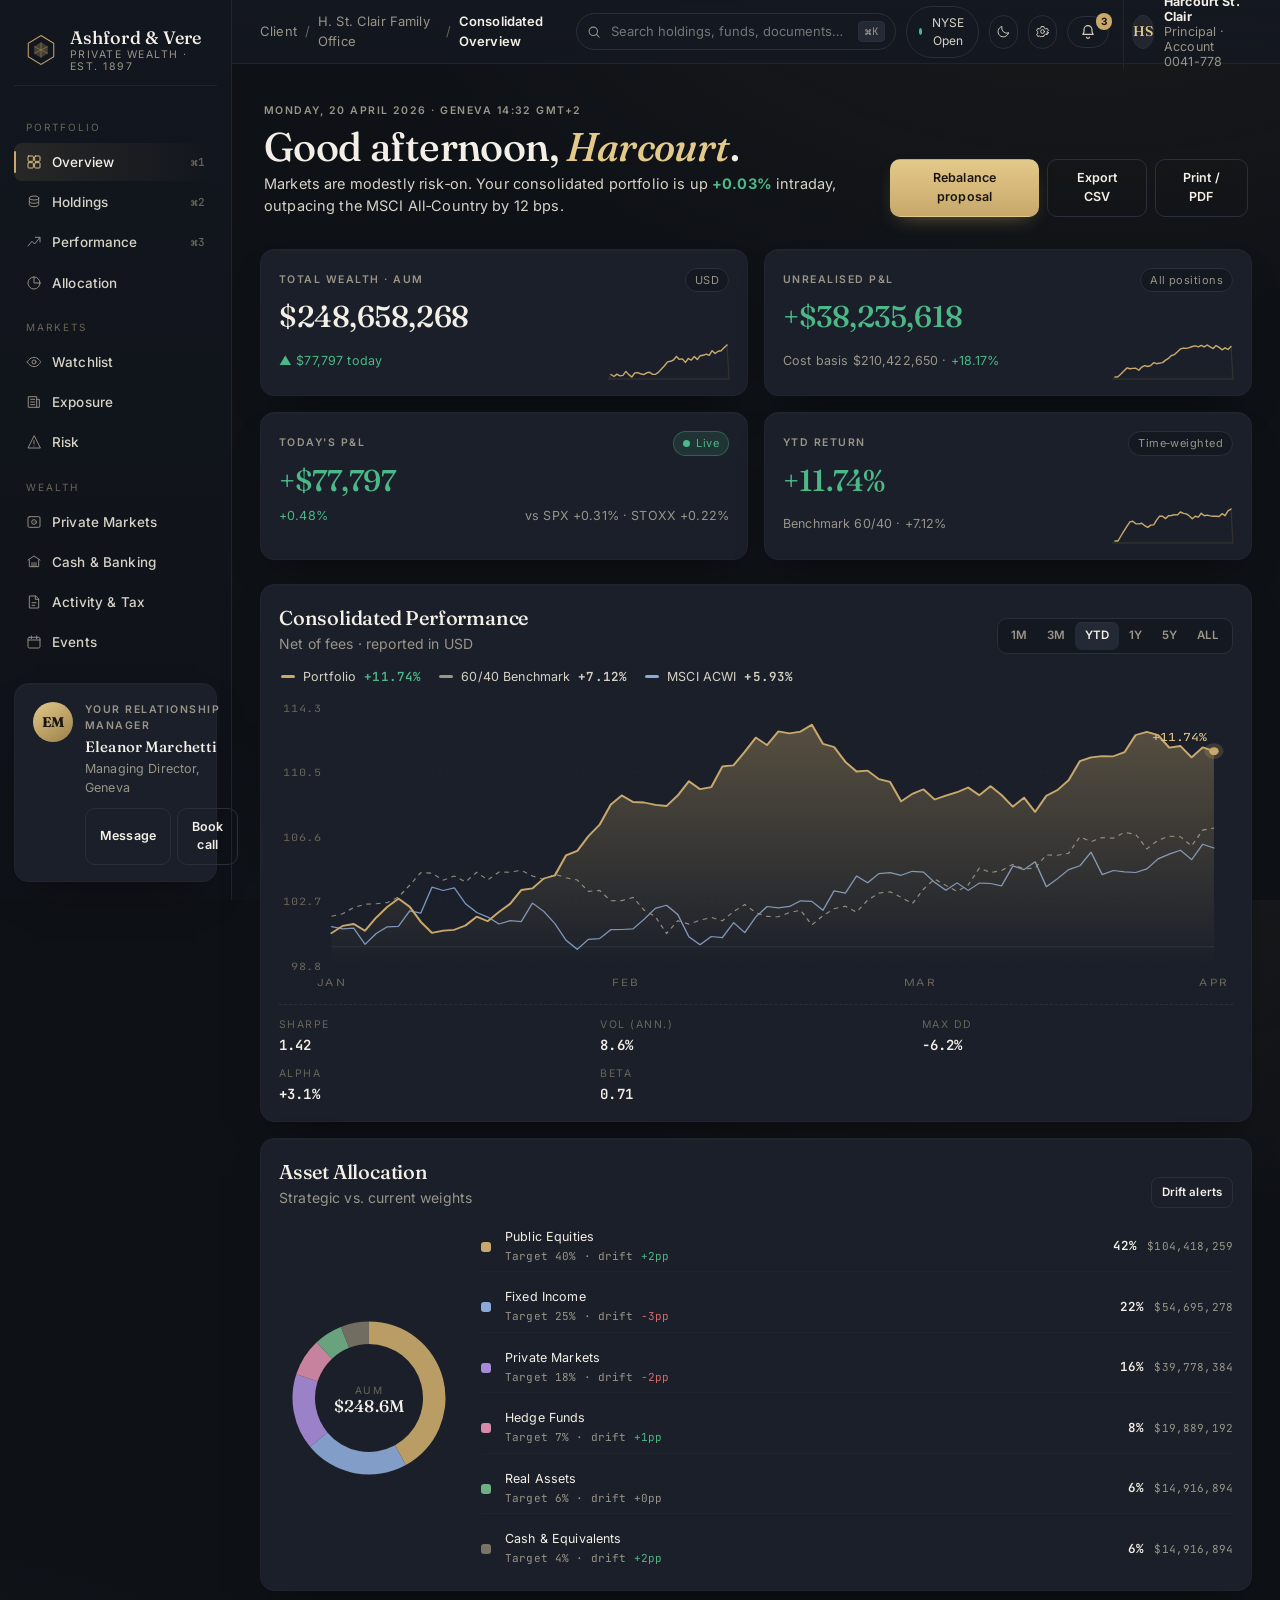
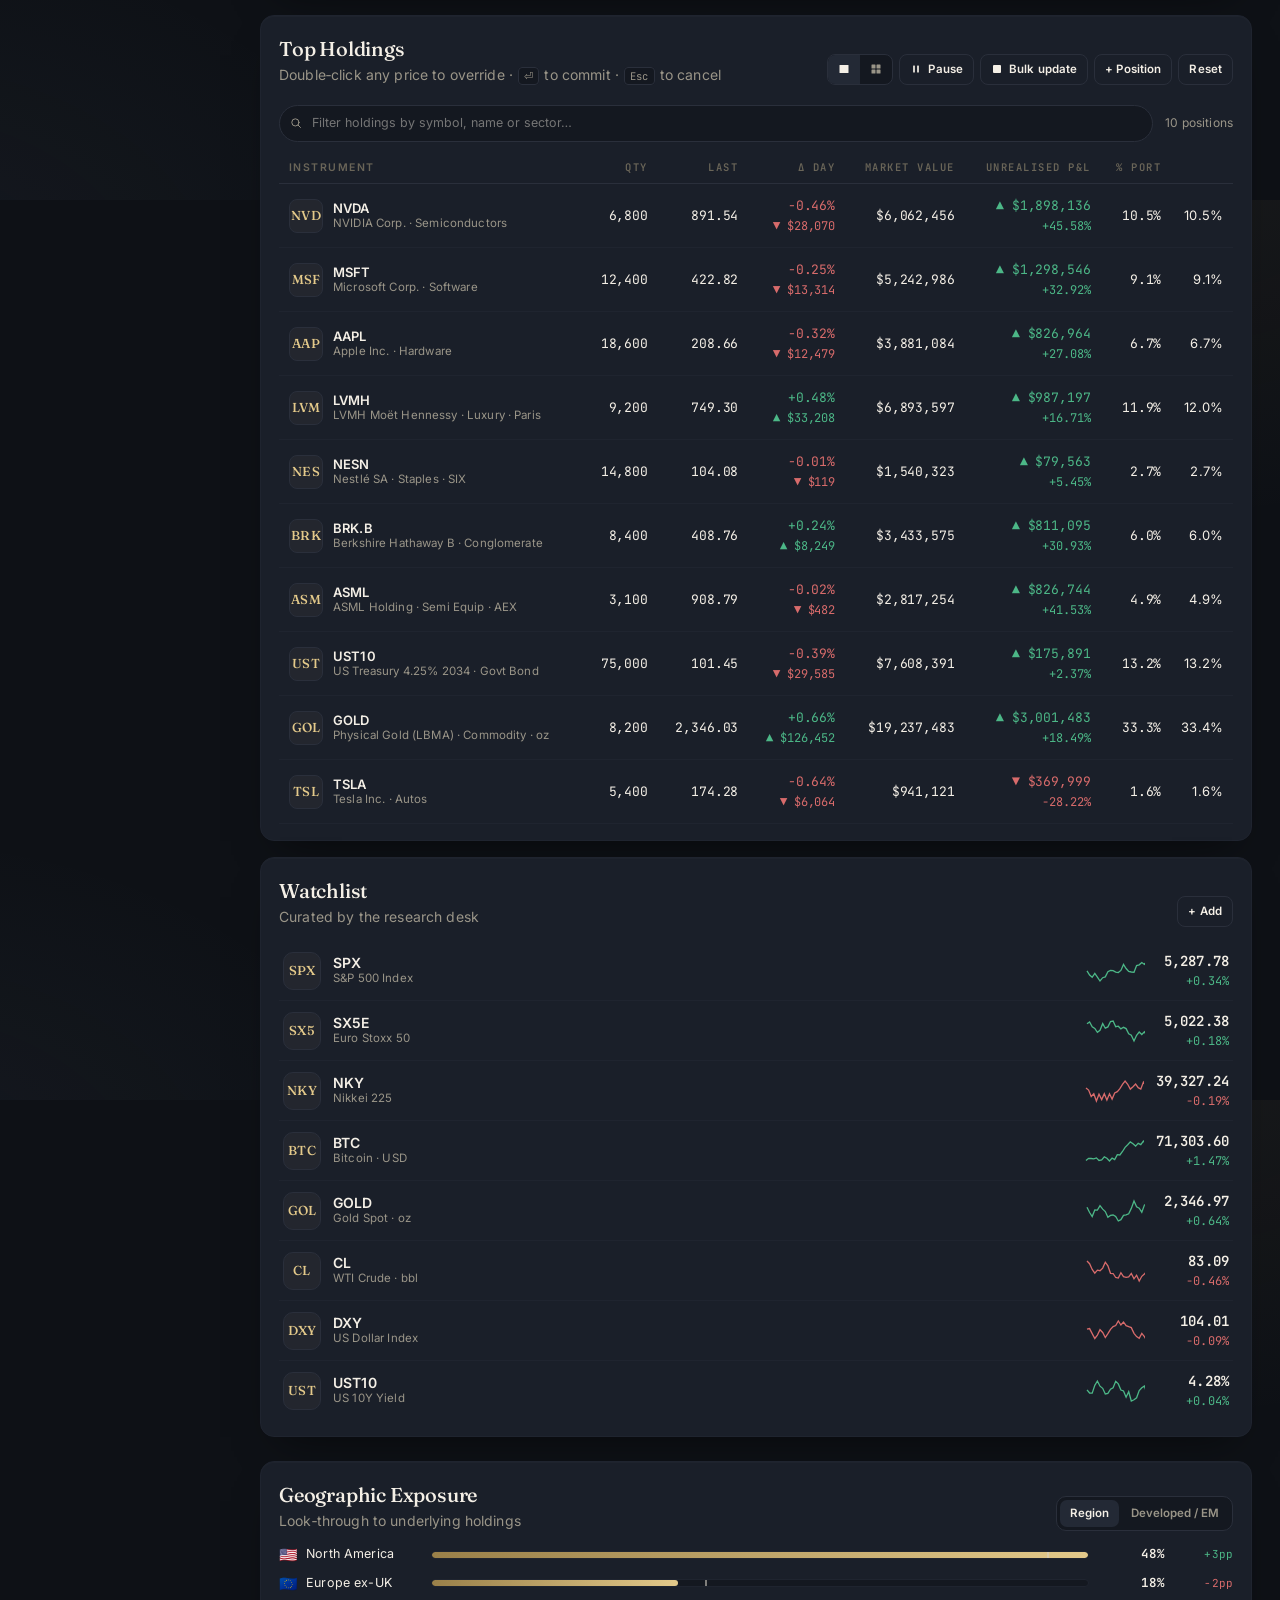
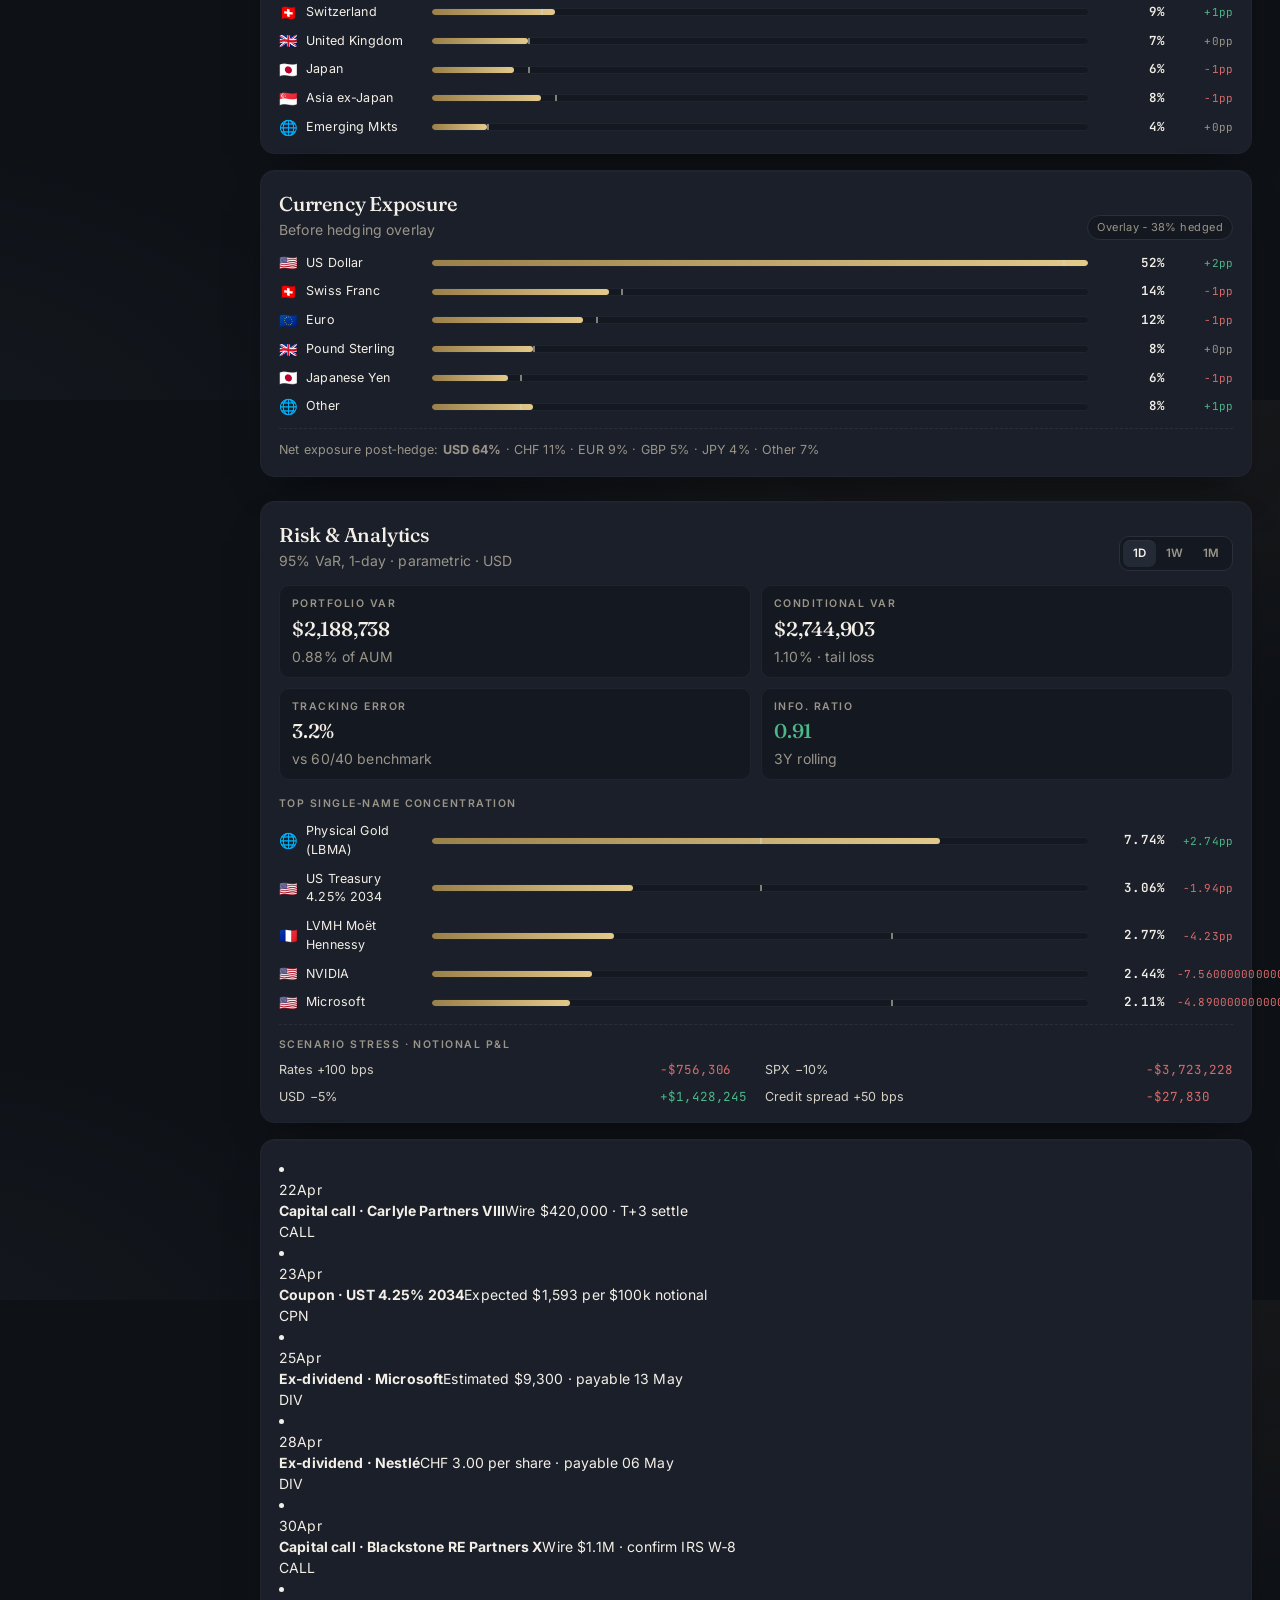
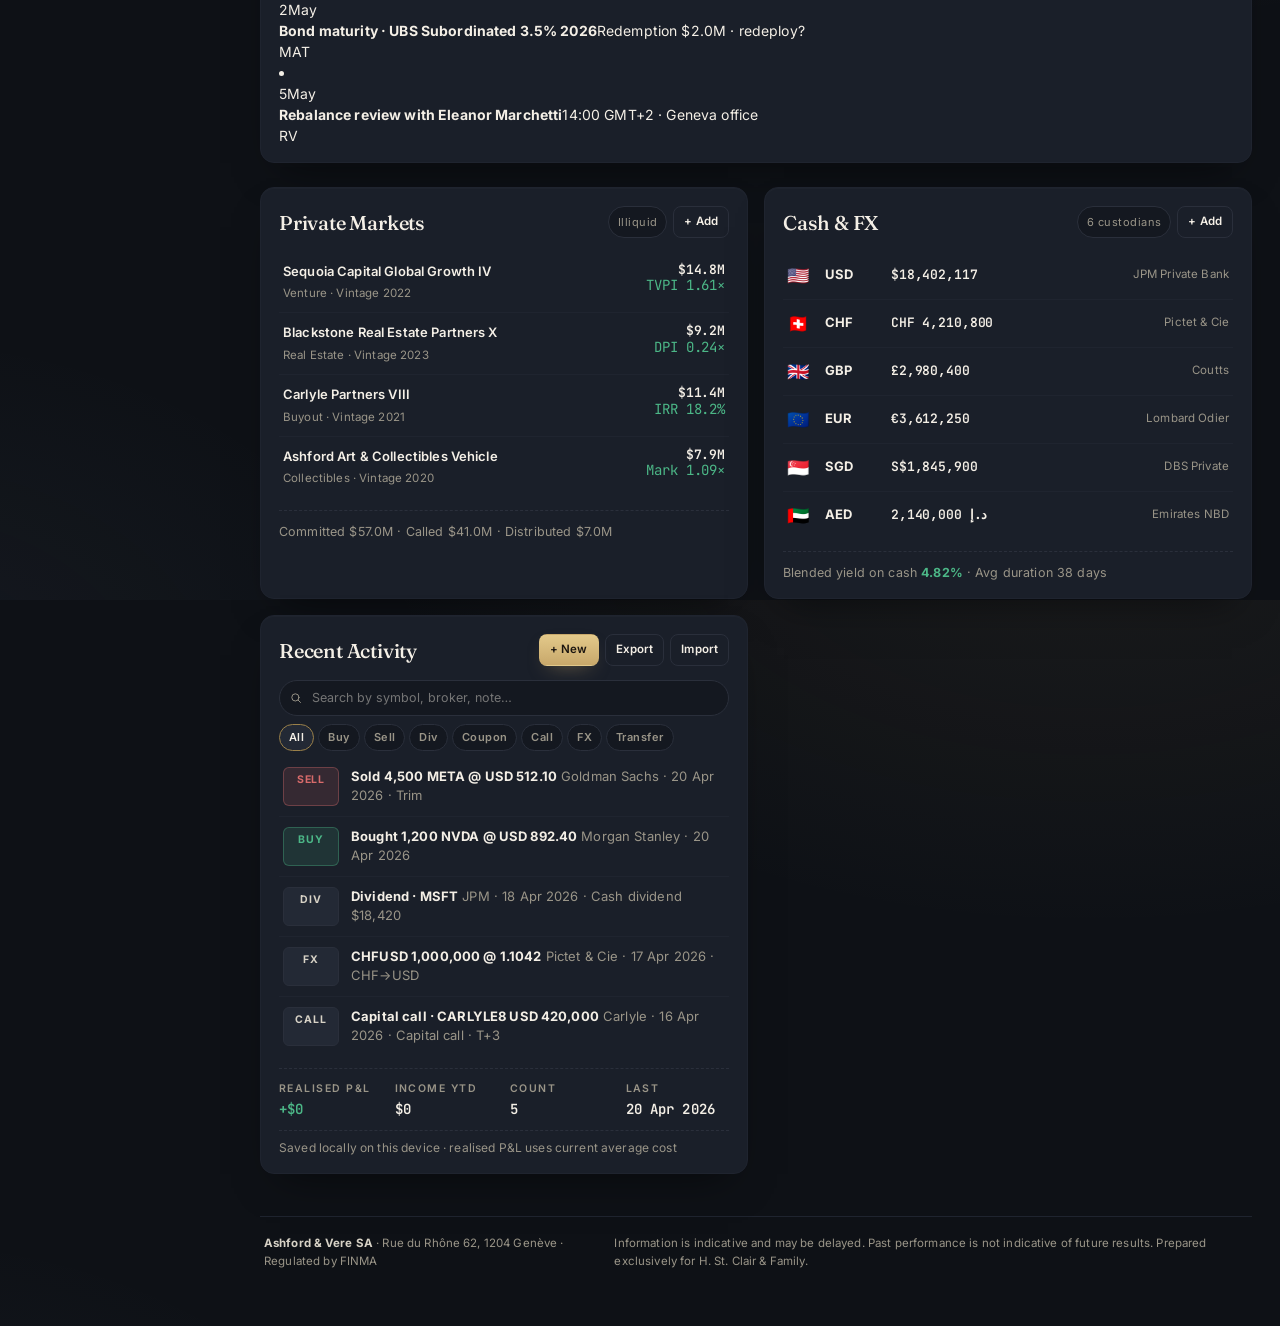
==== commit 1fbc7344: "Heatmap view, holdings filter, rebalance tickets, print, offline SW - Holdings quick filter: free-te" ====
--- a/index.html
+++ b/index.html
@@ -163,7 +163,8 @@
         </div>
         <div class="hero__actions">
           <button id="rebalance-btn" class="btn btn--gold">Rebalance proposal</button>
-          <button id="export-statement" class="btn btn--ghost">Export statement</button>
+          <button id="export-statement" class="btn btn--ghost">Export CSV</button>
+          <button id="print-statement" class="btn btn--ghost">Print / PDF</button>
         </div>
       </section>
 
@@ -288,6 +289,14 @@
               <span class="muted">Double‑click any price to override · <kbd class="kbd">⏎</kbd> to commit · <kbd class="kbd">Esc</kbd> to cancel</span>
             </div>
             <div class="holdings-actions">
+              <div class="view-toggle" role="tablist" aria-label="Holdings view">
+                <button data-view="table" class="is-active" aria-label="Table view" title="Table">
+                  <svg viewBox="0 0 24 24" width="12" height="12" stroke="currentColor" fill="none" stroke-width="1.6" aria-hidden="true"><rect x="3" y="4" width="18" height="16" rx="1"/><path d="M3 10h18M3 16h18M9 4v16"/></svg>
+                </button>
+                <button data-view="heat" aria-label="Heatmap view" title="Heatmap">
+                  <svg viewBox="0 0 24 24" width="12" height="12" stroke="currentColor" fill="none" stroke-width="1.6" aria-hidden="true"><rect x="3" y="3" width="8" height="8" rx="1"/><rect x="13" y="3" width="8" height="8" rx="1"/><rect x="3" y="13" width="8" height="8" rx="1"/><rect x="13" y="13" width="8" height="8" rx="1"/></svg>
+                </button>
+              </div>
               <button id="pause-ticks" class="btn btn--ghost btn--sm" title="Pause / resume live ticks">
                 <svg class="ico-pause" viewBox="0 0 24 24" width="12" height="12" aria-hidden="true"><rect x="6" y="5" width="4" height="14" rx="1"/><rect x="14" y="5" width="4" height="14" rx="1"/></svg>
                 <svg class="ico-play"  viewBox="0 0 24 24" width="12" height="12" aria-hidden="true"><path d="M7 5v14l12-7Z"/></svg>
@@ -302,7 +311,17 @@
             </div>
           </header>
 
-          <div class="table-wrap">
+          <div class="holdings-filter">
+            <div class="feed-search">
+              <svg viewBox="0 0 20 20" width="12" height="12" stroke="currentColor" fill="none" stroke-width="1.6" stroke-linecap="round" aria-hidden="true"><circle cx="9" cy="9" r="6"/><path d="m13.5 13.5 4 4"/></svg>
+              <input id="holdings-q" type="search" placeholder="Filter holdings by symbol, name or sector…" autocomplete="off" />
+            </div>
+            <span class="muted small" id="holdings-count"></span>
+          </div>
+
+          <div class="heatmap" id="heatmap" hidden></div>
+
+          <div class="table-wrap" id="holdings-wrap">
             <table class="tbl" id="holdings">
               <thead>
                 <tr>
--- a/styles.css
+++ b/styles.css
@@ -700,6 +700,85 @@
 .nav::-webkit-scrollbar-thumb,.table-wrap::-webkit-scrollbar-thumb{
   background: var(--line); border-radius: 8px;
 }
+
+/* Holdings filter / view toggle ---------------------------------- */
+.holdings-filter{
+  display: flex; gap: 12px; align-items: center;
+  padding: 6px 0 10px;
+}
+.holdings-filter .feed-search{ flex: 1; min-width: 0 }
+.holdings-filter .small{ white-space: nowrap }
+
+.view-toggle{
+  display: inline-flex;
+  border: 1px solid var(--line);
+  border-radius: 8px;
+  overflow: hidden;
+  background: var(--bg-1);
+}
+.view-toggle button{
+  padding: 6px 10px;
+  color: var(--ink-2);
+  display: inline-flex; align-items: center; justify-content: center;
+  min-width: 32px; min-height: 28px;
+}
+.view-toggle button.is-active{ background: var(--bg-3); color: var(--ink-0) }
+
+/* Heatmap -------------------------------------------------------- */
+.heatmap{
+  display: grid;
+  grid-template-columns: repeat(auto-fill, minmax(120px, 1fr));
+  gap: 8px;
+  padding-top: 4px;
+}
+.heatmap[hidden]{ display: none }
+.heat-tile{
+  position: relative;
+  border-radius: 10px;
+  padding: 12px 12px 14px;
+  color: #1b1510;
+  cursor: pointer;
+  border: 1px solid rgba(0,0,0,.15);
+  overflow: hidden;
+  transition: transform .12s ease;
+  min-height: 86px;
+}
+.heat-tile:hover{ transform: translateY(-1px) }
+.heat-tile .sym{
+  font-family: var(--font-serif);
+  font-weight: 500;
+  font-size: 15px;
+  letter-spacing: -.005em;
+}
+.heat-tile .name{
+  font-size: 10px;
+  opacity: .8;
+  margin: 2px 0 6px;
+  overflow: hidden; text-overflow: ellipsis; white-space: nowrap;
+}
+.heat-tile .pct{
+  font-family: var(--font-mono);
+  font-weight: 700;
+  font-variant-numeric: tabular-nums;
+  font-size: 14px;
+  letter-spacing: -.01em;
+}
+.heat-tile .mv{
+  position: absolute;
+  bottom: 8px; right: 10px;
+  font-family: var(--font-mono);
+  font-size: 10px;
+  opacity: .65;
+}
+.heat-tile .rm{
+  position: absolute; top: 6px; right: 6px;
+  width: 18px; height: 18px; border-radius: 50%;
+  display: grid; place-items: center;
+  background: rgba(0,0,0,.08); color: rgba(0,0,0,.55);
+  border: 0;
+  opacity: 0; transition: opacity .15s;
+}
+.heat-tile:hover .rm{ opacity: 1 }
 
 /* Holdings actions / editing ------------------------------------- */
 .holdings-actions{ display: inline-flex; gap: 6px }
@@ -1318,3 +1397,49 @@
   .feed li:hover{ background: transparent }
   .nav__item:hover{ background: transparent }
 }
+
+/* Print styles --------------------------------------------------- */
+@media print{
+  :root,
+  body[data-theme="day"],
+  body[data-theme="night"]{
+    --bg-0: #ffffff;
+    --bg-1: #ffffff;
+    --bg-2: #ffffff;
+    --bg-3: #f5f1e8;
+    --line: #c9c1ad;
+    --line-soft: #e2dcc8;
+    --ink-0: #111418;
+    --ink-1: #2a2f3b;
+    --ink-2: #55504a;
+    --ink-3: #7a7468;
+    --gold: #8a6b30;
+    --gold-soft: #9a7b3f;
+    --gold-deep: #6a4e1d;
+    --up: #20744a;
+    --down: #9c2a2a;
+    --shadow: none;
+  }
+  body{ background: #fff !important; color: var(--ink-0) }
+  .app{ grid-template-columns: 1fr }
+  .sidebar, .topbar, .hero__actions, .segmented, .tabs,
+  .holdings-actions, .holdings-filter, .feed-filters,
+  .popover, #notif-btn, .theme-toggle, #prefs-btn,
+  .row-remove, .row-actions, .watch .remove,
+  .view-toggle, .modal, .hero .muted,
+  #bulk-modal, #tx-modal, #pos-modal, #reb-modal,
+  #pm-modal, #cash-modal, #prefs-modal, #cmd-modal, #help-modal{
+    display: none !important;
+  }
+  .main{ padding: 0; grid-column: 1; max-width: none }
+  .card{
+    box-shadow: none !important;
+    border: 1px solid var(--line) !important;
+    page-break-inside: avoid;
+  }
+  .display{ font-size: 26px }
+  .chart{ height: 220px }
+  .tbl, .alloc, .bars, .cash, .pm, .events, .feed{ font-size: 11.5px }
+  a{ color: inherit; text-decoration: none }
+  .legal{ break-before: page }
+}
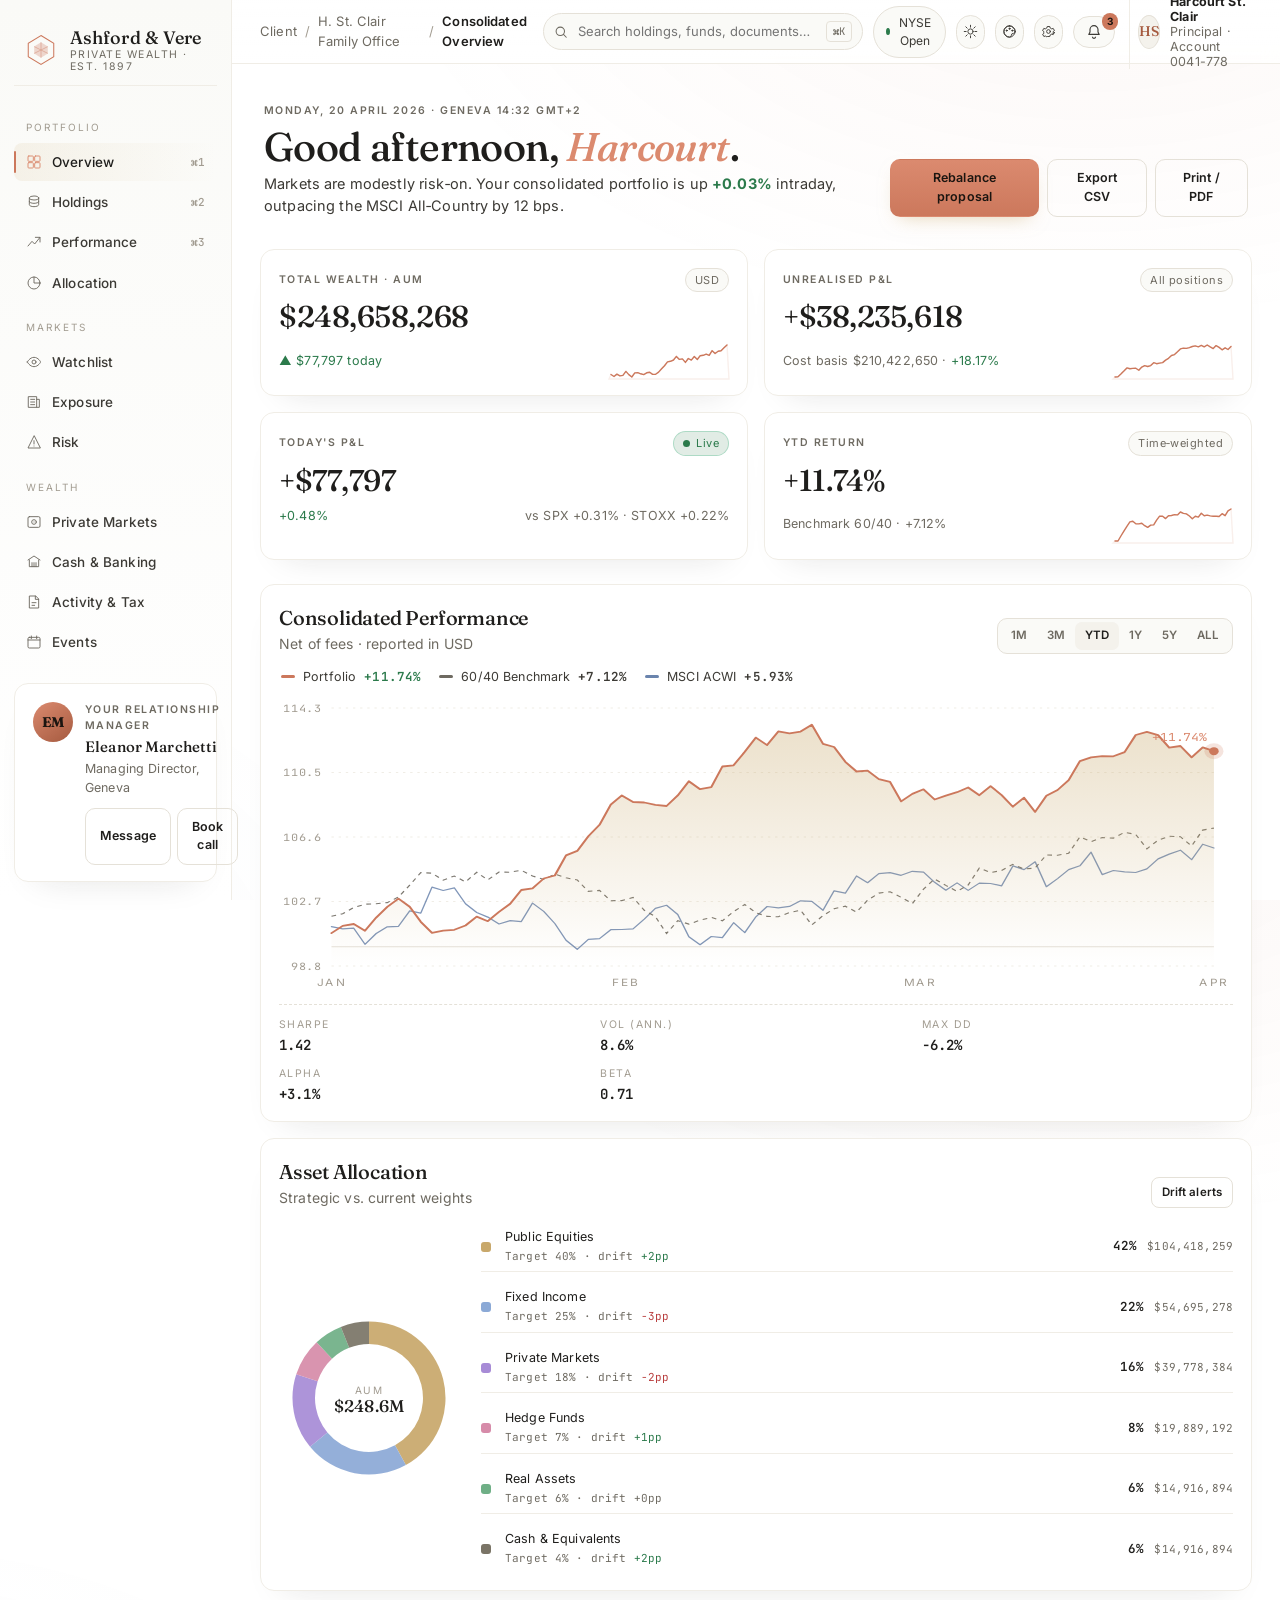
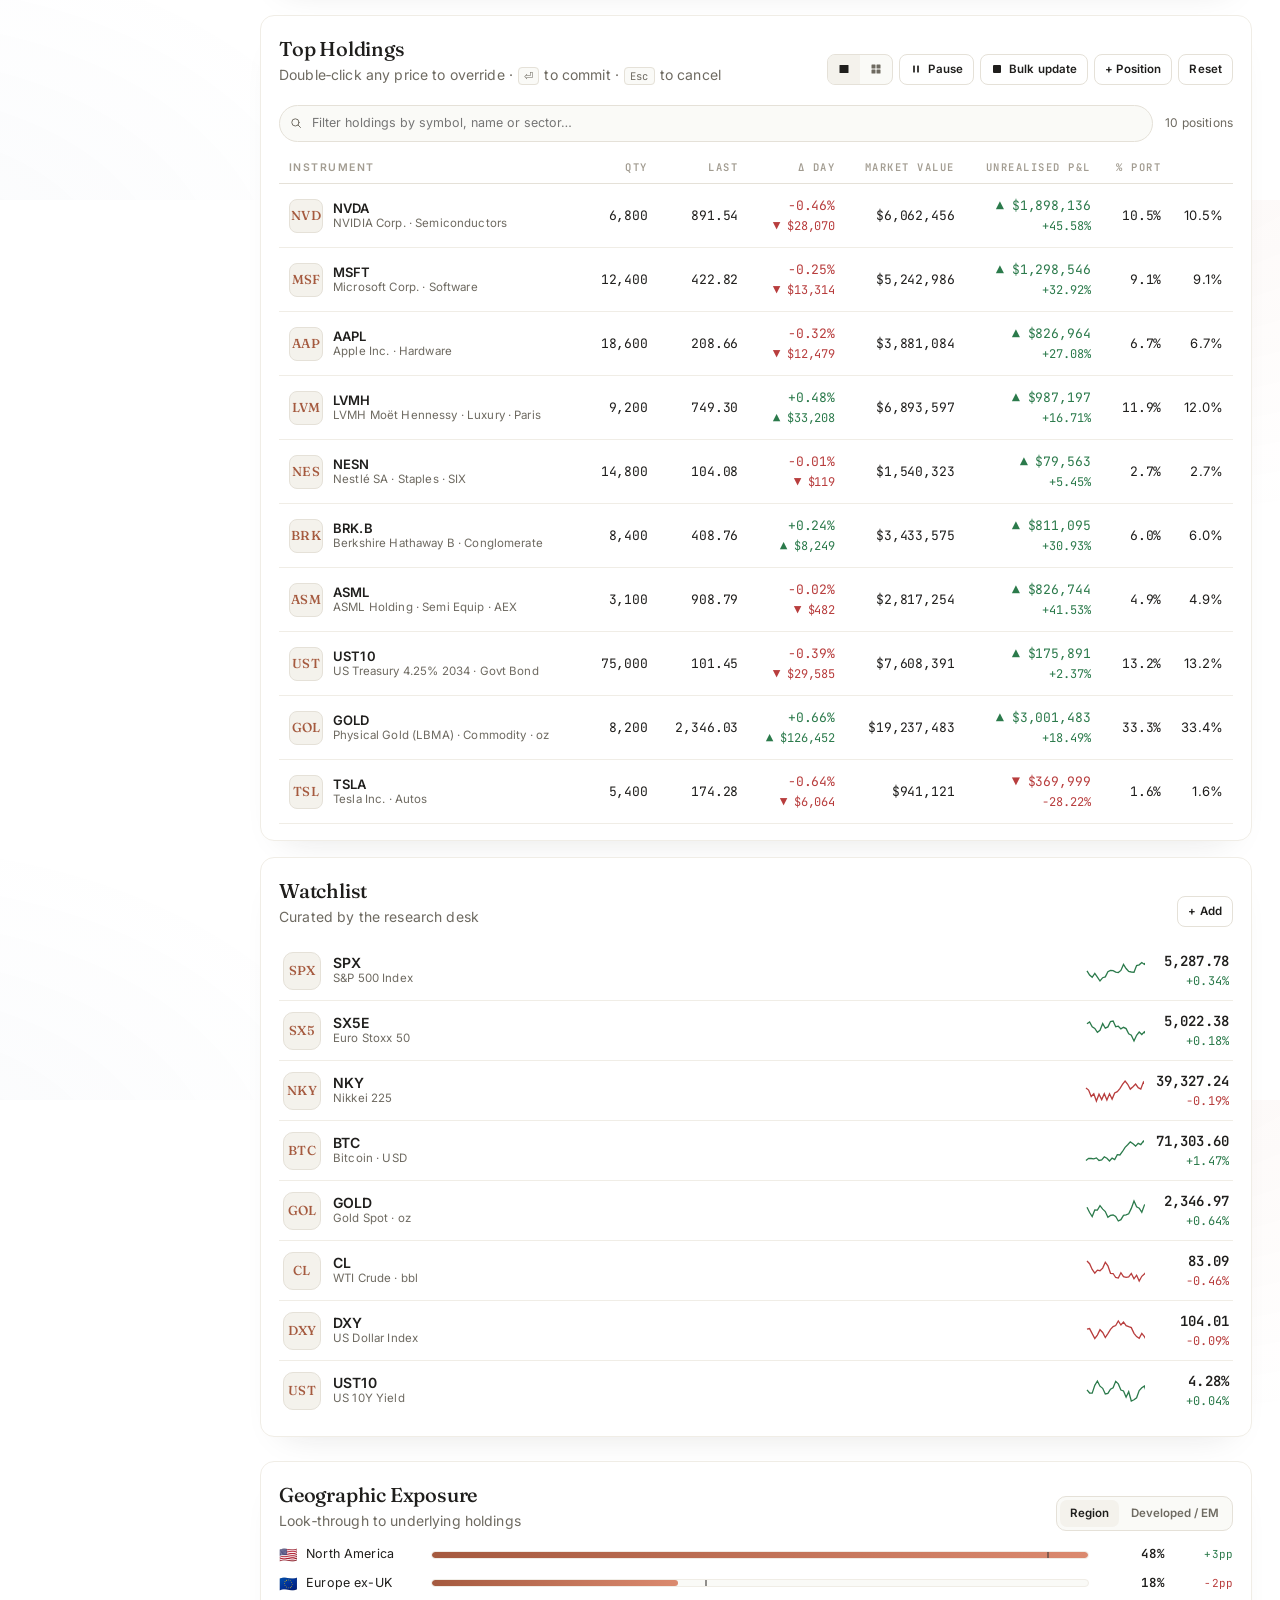
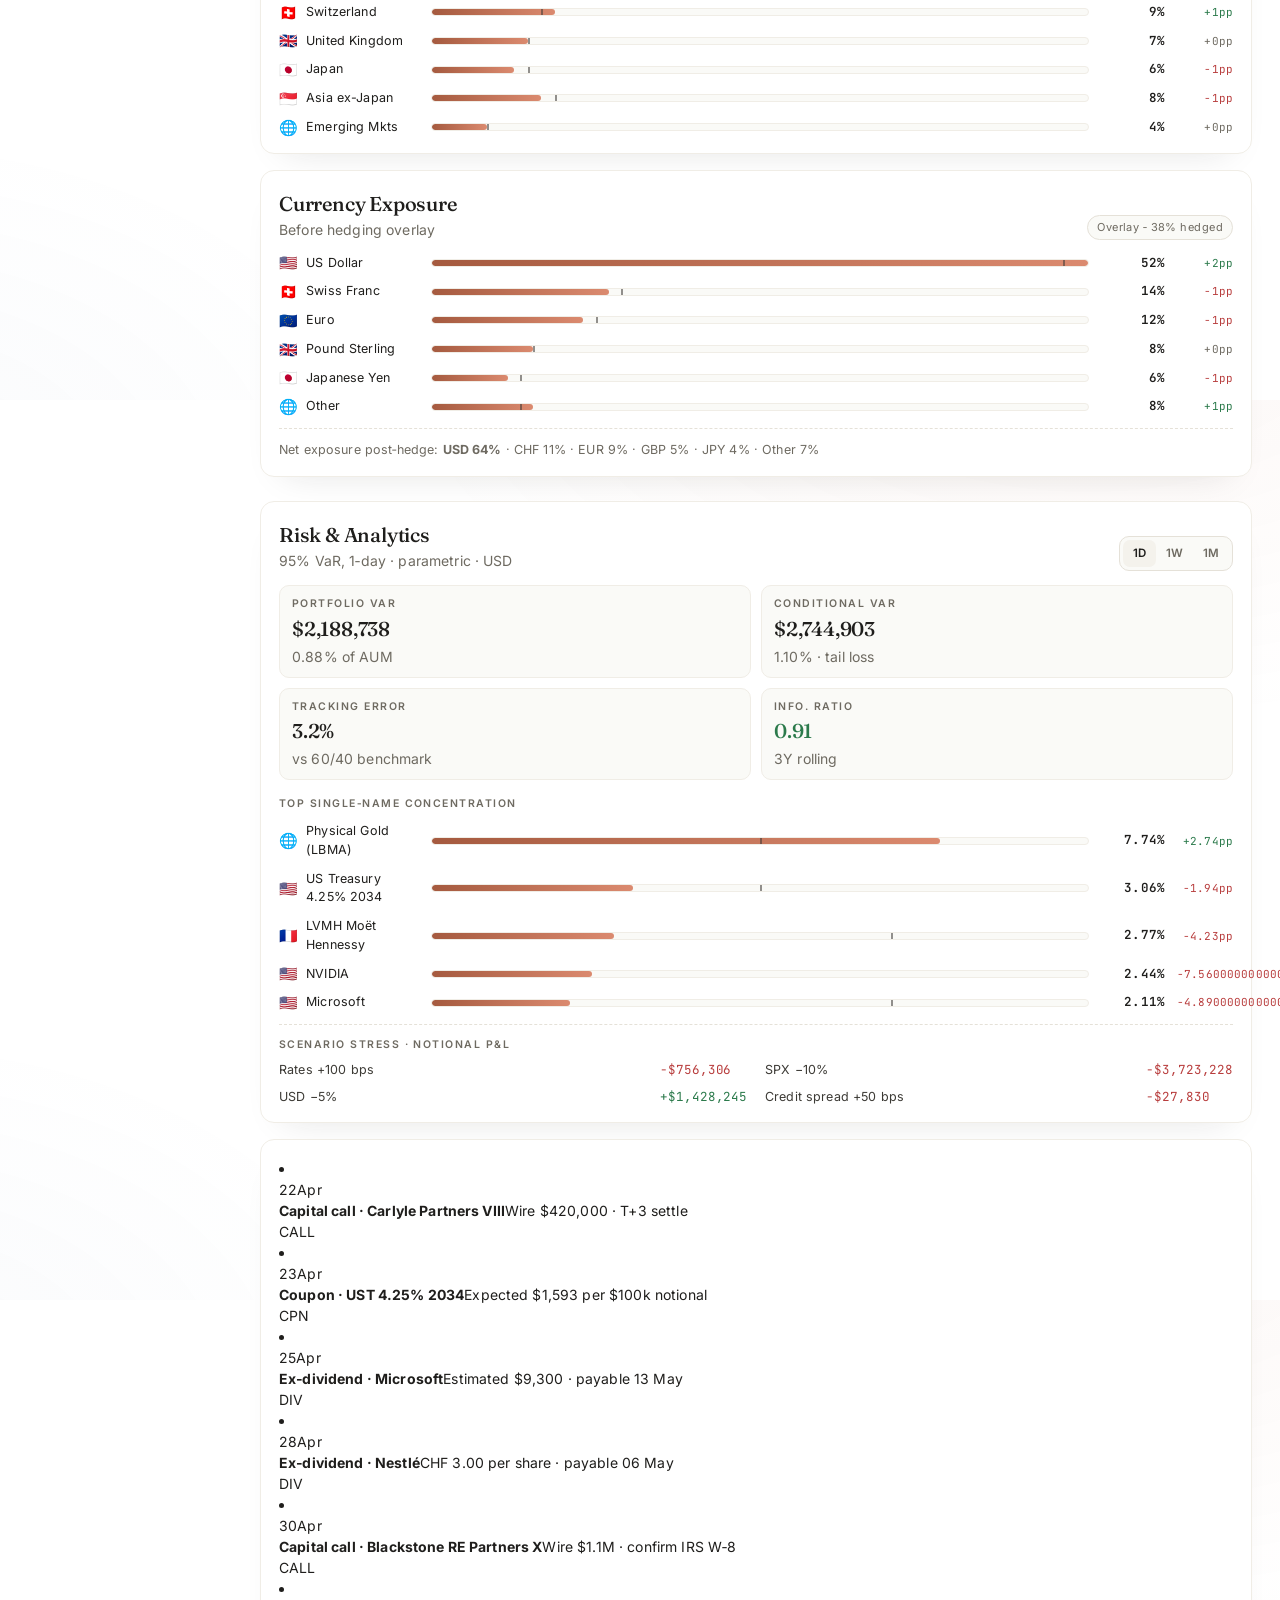
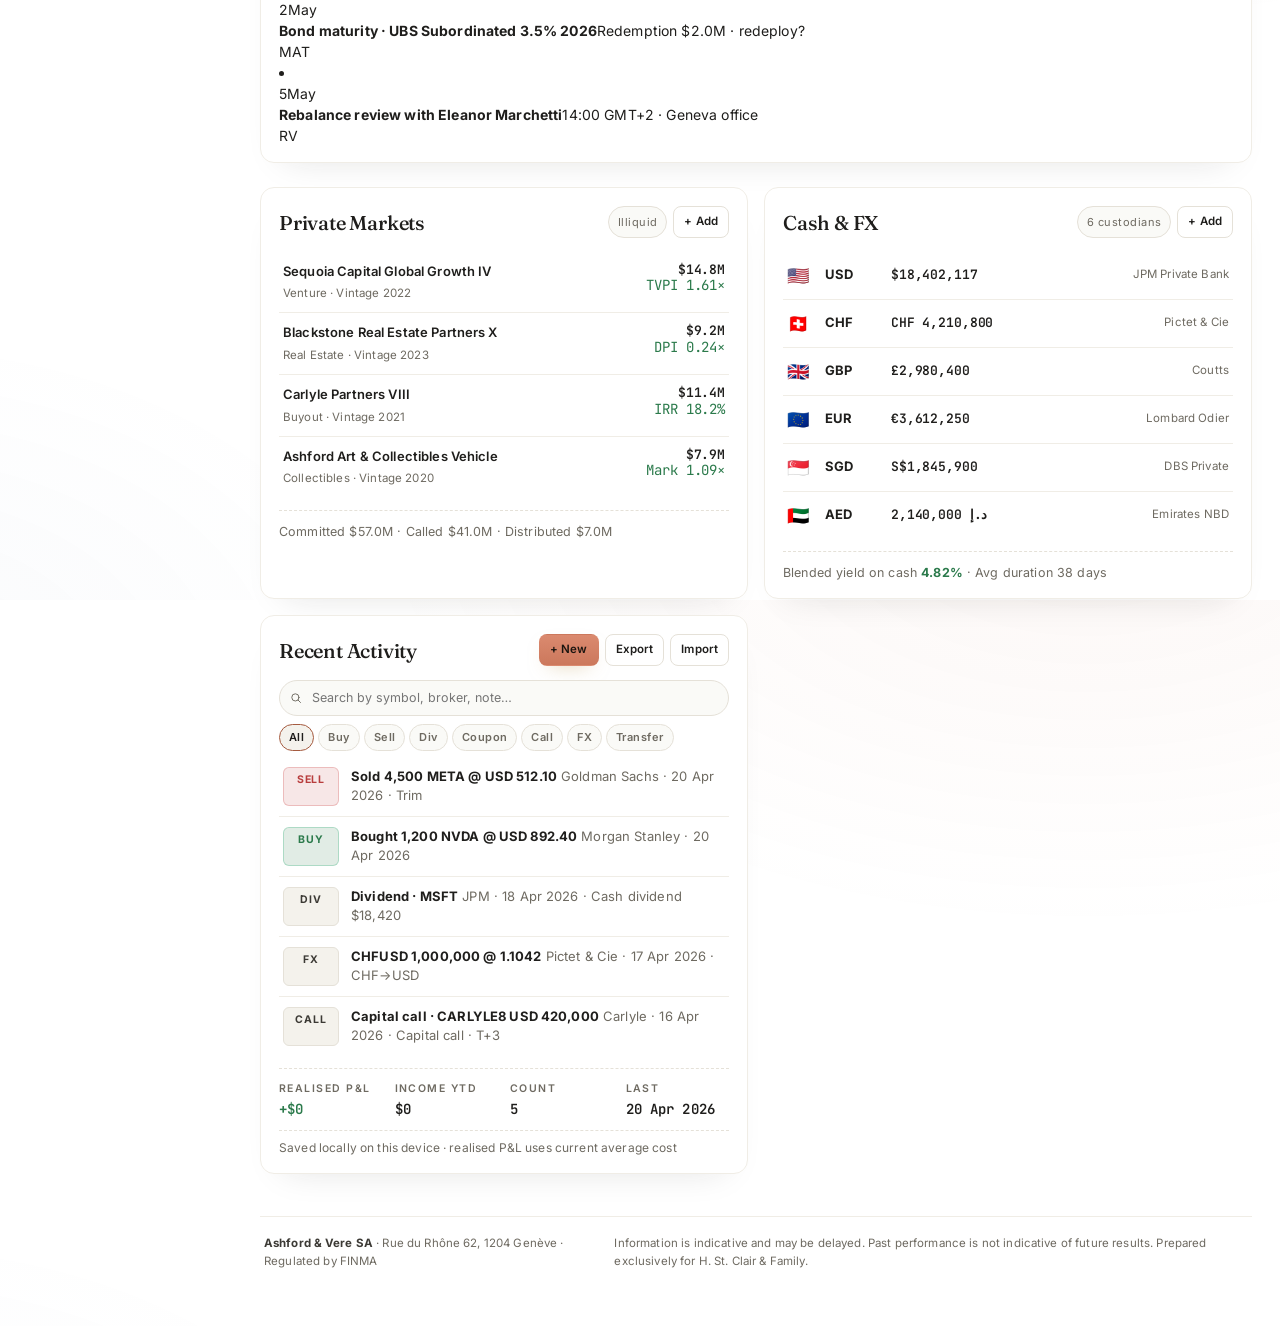
==== commit 2a6b5320: "White-background designs: Editorial, Sand, Clinical, Broadsheet Four Claude-inspired light UI varian" ====
--- a/index.html
+++ b/index.html
@@ -124,6 +124,9 @@
         <button id="theme-toggle" class="theme-toggle" title="Toggle day/night" aria-label="Toggle theme">
           <svg class="ico-sun" viewBox="0 0 24 24" aria-hidden="true"><circle cx="12" cy="12" r="4.2"/><path d="M12 2v3M12 19v3M2 12h3M19 12h3M4.5 4.5l2.2 2.2M17.3 17.3l2.2 2.2M4.5 19.5l2.2-2.2M17.3 6.7l2.2-2.2"/></svg>
           <svg class="ico-moon" viewBox="0 0 24 24" aria-hidden="true"><path d="M20 14.5A8.5 8.5 0 0 1 9.5 4a8.5 8.5 0 1 0 10.5 10.5Z"/></svg>
+        </button>
+        <button id="design-btn" class="theme-toggle" title="Design" aria-label="Choose design">
+          <svg viewBox="0 0 24 24" aria-hidden="true"><circle cx="12" cy="12" r="9"/><path d="M12 3a9 9 0 0 0 0 18 3 3 0 0 0 3-3 3 3 0 0 1 3-3h.5a2.5 2.5 0 0 0 2.5-2.5V12a9 9 0 0 0-9-9Z"/><circle cx="7.5" cy="10.5" r="1" fill="currentColor"/><circle cx="12" cy="7.5" r="1" fill="currentColor"/><circle cx="16.5" cy="10.5" r="1" fill="currentColor"/></svg>
         </button>
         <button id="prefs-btn" class="theme-toggle" title="Preferences" aria-label="Preferences">
           <svg viewBox="0 0 24 24" aria-hidden="true"><circle cx="12" cy="12" r="3"/><path d="M19.4 15a7.7 7.7 0 0 0 .1-3l2-1.5-2-3.5-2.3.9a7.7 7.7 0 0 0-2.6-1.5L14 4h-4l-.6 2.4a7.7 7.7 0 0 0-2.6 1.5l-2.3-.9-2 3.5 2 1.5a7.7 7.7 0 0 0 .1 3l-2 1.5 2 3.5 2.3-.9a7.7 7.7 0 0 0 2.6 1.5L10 20h4l.6-2.4a7.7 7.7 0 0 0 2.6-1.5l2.3.9 2-3.5Z"/></svg>
@@ -613,6 +616,86 @@
         </div>
       </div>
 
+      <!-- Design picker -->
+      <div id="design-modal" class="modal" role="dialog" aria-modal="true" hidden>
+        <div class="modal__backdrop" data-close></div>
+        <div class="modal__panel">
+          <header class="modal__head">
+            <div>
+              <h3 class="modal__title">Choose a look</h3>
+              <span class="muted">Four white‑background designs. Your choice is saved on this device.</span>
+            </div>
+            <button type="button" class="icon-btn" data-close aria-label="Close">
+              <svg viewBox="0 0 24 24" width="14" height="14" stroke="currentColor" fill="none" stroke-width="1.6" stroke-linecap="round" aria-hidden="true"><path d="M6 6l12 12M18 6 6 18"/></svg>
+            </button>
+          </header>
+          <div class="modal__body">
+            <div class="design-grid" id="design-grid">
+
+              <button type="button" class="design-card" data-design="editorial">
+                <div class="design-card__preview" style="background:#ffffff;color:#1f1e1c;border:1px solid #e5e1d8">
+                  <div class="swatches">
+                    <span class="sw" style="background:#ffffff"></span>
+                    <span class="sw" style="background:#cc785c"></span>
+                    <span class="sw" style="background:#1f1e1c"></span>
+                  </div>
+                  <div class="head" style="font-family:'Fraunces',serif">Portfolio</div>
+                  <div class="line" style="background:#cc785c"></div>
+                </div>
+                <h4>Editorial</h4>
+                <div class="design-card__desc">Pure white, Claude terracotta accent, Fraunces serif. Our default.</div>
+              </button>
+
+              <button type="button" class="design-card" data-design="sand">
+                <div class="design-card__preview" style="background:#faf7f0;color:#1e1c18;border:1px solid #d4ccb6">
+                  <div class="swatches">
+                    <span class="sw" style="background:#f5f1e8"></span>
+                    <span class="sw" style="background:#cc785c"></span>
+                    <span class="sw" style="background:#3b3831"></span>
+                  </div>
+                  <div class="head" style="font-family:'Fraunces',serif">Portfolio</div>
+                  <div class="line" style="background:#cc785c"></div>
+                </div>
+                <h4>Warm Sand</h4>
+                <div class="design-card__desc">Cream background, softer surfaces — Claude's product feel.</div>
+              </button>
+
+              <button type="button" class="design-card" data-design="clinical">
+                <div class="design-card__preview" style="background:#ffffff;color:#0b1929;border:1px solid #dde2ea">
+                  <div class="swatches">
+                    <span class="sw" style="background:#ffffff"></span>
+                    <span class="sw" style="background:#0b2a4a"></span>
+                    <span class="sw" style="background:#566375"></span>
+                  </div>
+                  <div class="head" style="font-family:'Inter',sans-serif;font-weight:600">Portfolio</div>
+                  <div class="line" style="background:#0b2a4a"></div>
+                </div>
+                <h4>Swiss Clinical</h4>
+                <div class="design-card__desc">Pure white with navy accent. Sans‑serif everywhere — think Pictet or Lombard.</div>
+              </button>
+
+              <button type="button" class="design-card" data-design="broadsheet">
+                <div class="design-card__preview" style="background:#f4ecd8;color:#18110a;border:1px solid #d3c59d">
+                  <div class="swatches">
+                    <span class="sw" style="background:#f4ecd8"></span>
+                    <span class="sw" style="background:#8a1c1c"></span>
+                    <span class="sw" style="background:#18110a"></span>
+                  </div>
+                  <div class="head" style="font-family:'Fraunces',serif;font-style:italic">Portfolio</div>
+                  <div class="line" style="background:#8a1c1c"></div>
+                </div>
+                <h4>Broadsheet</h4>
+                <div class="design-card__desc">Newsprint ochre with a deep red serif. FT Weekend energy.</div>
+              </button>
+
+            </div>
+          </div>
+          <footer class="modal__foot">
+            <button type="button" class="btn btn--ghost" data-close>Done</button>
+          </footer>
+        </div>
+      </div>
+
       <!-- Command palette -->
       <div id="cmd-modal" class="modal modal--palette" role="dialog" aria-modal="true" aria-labelledby="cmd-title" hidden>
         <div class="modal__backdrop" data-close></div>
--- a/styles.css
+++ b/styles.css
@@ -1258,51 +1258,221 @@
 }
 body[data-theme="day"] .field input[type="date"]::-webkit-calendar-picker-indicator{ filter: none }
 
-/* Day theme ------------------------------------------------------- */
+/* Day theme — default neutral (overridden by specific design themes below) */
 body[data-theme="day"]{
-  --bg-0: #f4efe6;
-  --bg-1: #ece6d8;
-  --bg-2: #fbf7ee;
-  --bg-3: #f4efe2;
-  --line: #d8cfbb;
-  --line-soft: #e4dcc6;
-
-  --ink-0: #1e2230;
-  --ink-1: #3a3f4e;
-  --ink-2: #6b6a61;
-  --ink-3: #9b9684;
-
-  --gold: #a8853f;
-  --gold-soft: #b5923f;
-  --gold-deep: #7f6023;
-
-  --up: #3f8e6a;
-  --up-soft: rgba(63,142,106,.15);
-  --down: #b94f4f;
-  --down-soft: rgba(185,79,79,.13);
-  --accent: #4a689b;
+  --bg-0: #ffffff;
+  --bg-1: #f7f5f0;
+  --bg-2: #ffffff;
+  --bg-3: #f1ede4;
+  --line: #e0dacd;
+  --line-soft: #ece7da;
+
+  --ink-0: #1f1e1c;
+  --ink-1: #3a3833;
+  --ink-2: #6b6961;
+  --ink-3: #9c9789;
+
+  --gold: #cc785c;
+  --gold-soft: #d88a6f;
+  --gold-deep: #a85a3f;
+
+  --up: #2b7a4b;
+  --up-soft: rgba(43,122,75,.14);
+  --down: #b83d3d;
+  --down-soft: rgba(184,61,61,.12);
+  --accent: #5a7aa8;
 
   --shadow: 0 1px 0 rgba(255,255,255,.6) inset,
-            0 18px 34px -22px rgba(30,34,48,.22);
-}
+            0 18px 34px -24px rgba(30,28,24,.15);
+}
+
+/* ───── Design 1 · Editorial (default day) · pure white + Claude warmth ───── */
+body[data-theme="day"][data-design="editorial"]{
+  --bg-0: #ffffff;
+  --bg-1: #fafaf7;
+  --bg-2: #ffffff;
+  --bg-3: #f4f2ec;
+  --line: #e5e1d8;
+  --line-soft: #f0ede6;
+  --ink-0: #1f1e1c;
+  --ink-1: #3c3a35;
+  --ink-2: #6e6a61;
+  --ink-3: #a29c91;
+  --gold: #cc785c;
+  --gold-soft: #db8a6f;
+  --gold-deep: #a55a3f;
+  --up: #2b7a4b;
+  --down: #b83d3d;
+  --accent: #6a84ad;
+}
+
+/* ───── Design 2 · Warm Sand · cream background, softer feel ───── */
+body[data-theme="day"][data-design="sand"]{
+  --bg-0: #f5f1e8;
+  --bg-1: #ede8dc;
+  --bg-2: #faf7f0;
+  --bg-3: #efeadc;
+  --line: #d4ccb6;
+  --line-soft: #e1dbc9;
+  --ink-0: #1e1c18;
+  --ink-1: #3b3831;
+  --ink-2: #6b6659;
+  --ink-3: #9e9784;
+  --gold: #cc785c;
+  --gold-soft: #de9278;
+  --gold-deep: #9b5236;
+  --up: #2f7a4e;
+  --down: #b53e3e;
+  --accent: #6583af;
+}
+
+/* ───── Design 3 · Swiss Clinical · pure white, deep navy, no serif ───── */
+body[data-theme="day"][data-design="clinical"]{
+  --bg-0: #ffffff;
+  --bg-1: #f6f8fb;
+  --bg-2: #ffffff;
+  --bg-3: #eef1f6;
+  --line: #dde2ea;
+  --line-soft: #edf0f5;
+  --ink-0: #0b1929;
+  --ink-1: #2b3a4f;
+  --ink-2: #566375;
+  --ink-3: #97a0b0;
+  --gold: #0b2a4a;
+  --gold-soft: #183f68;
+  --gold-deep: #071a2e;
+  --up: #1e7a4a;
+  --down: #a02a2a;
+  --accent: #0b2a4a;
+
+  --font-serif: "Inter", -apple-system, "Segoe UI", Roboto, system-ui, sans-serif;
+}
+body[data-theme="day"][data-design="clinical"] .brand__name,
+body[data-theme="day"][data-design="clinical"] .display,
+body[data-theme="day"][data-design="clinical"] .card__title,
+body[data-theme="day"][data-design="clinical"] .modal__title,
+body[data-theme="day"][data-design="clinical"] .kpi__value,
+body[data-theme="day"][data-design="clinical"] .risk-kpi strong,
+body[data-theme="day"][data-design="clinical"] .events .date .d,
+body[data-theme="day"][data-design="clinical"] .ticker__sym,
+body[data-theme="day"][data-design="clinical"] .watch .sym,
+body[data-theme="day"][data-design="clinical"] .advisor__avatar,
+body[data-theme="day"][data-design="clinical"] .user__avatar,
+body[data-theme="day"][data-design="clinical"] .heat-tile .sym{
+  font-family: "Inter", -apple-system, "Segoe UI", Roboto, system-ui, sans-serif;
+  font-weight: 600;
+  letter-spacing: -.005em;
+}
+body[data-theme="day"][data-design="clinical"] .display em{
+  font-style: normal; color: var(--ink-0); font-weight: 600;
+}
+
+/* ───── Design 4 · Broadsheet · newsprint beige, red accent ───── */
+body[data-theme="day"][data-design="broadsheet"]{
+  --bg-0: #f4ecd8;
+  --bg-1: #eee5ce;
+  --bg-2: #ffffff;
+  --bg-3: #f7edd3;
+  --line: #d3c59d;
+  --line-soft: #e5d9b3;
+  --ink-0: #18110a;
+  --ink-1: #342a1a;
+  --ink-2: #665b43;
+  --ink-3: #998c6b;
+  --gold: #8a1c1c;
+  --gold-soft: #a82525;
+  --gold-deep: #641414;
+  --up: #226b37;
+  --down: #8a1c1c;
+  --accent: #5c4a1f;
+}
+
+/* Shared day-theme surface polish (applies to all four designs) --- */
 body[data-theme="day"]{
   background:
-    radial-gradient(1200px 700px at 85% -10%, rgba(168,133,63,.07), transparent 60%),
-    radial-gradient(900px 600px at -10% 110%, rgba(74,104,155,.05), transparent 60%),
+    radial-gradient(1200px 700px at 85% -10%, rgba(204,120,92,.06), transparent 60%),
+    radial-gradient(900px 600px at -10% 110%, rgba(90,122,168,.04), transparent 60%),
     var(--bg-0);
 }
 body[data-theme="day"] .sidebar{
-  background: linear-gradient(180deg, #efe8d6 0%, #e8e0cc 100%);
+  background: linear-gradient(180deg, var(--bg-1) 0%, var(--bg-0) 100%);
 }
 body[data-theme="day"] .topbar{
-  background: linear-gradient(180deg, rgba(244,239,230,.96), rgba(244,239,230,.82));
+  background: linear-gradient(180deg, rgba(255,255,255,.96), rgba(255,255,255,.82));
 }
 body[data-theme="day"] .kpi__value,
 body[data-theme="day"] .card__title,
 body[data-theme="day"] .display{ color: var(--ink-0) }
-body[data-theme="day"] .user__avatar{ background: #efe6d1; color: var(--gold-deep) }
+body[data-theme="day"] .user__avatar{ background: var(--bg-3); color: var(--gold-deep) }
 body[data-theme="day"] .tbl .ticker__sym,
-body[data-theme="day"] .watch .sym{ background: #efe6d1; color: var(--gold-deep) }
+body[data-theme="day"] .watch .sym{ background: var(--bg-3); color: var(--gold-deep) }
+body[data-theme="day"] .kbd,
+body[data-theme="day"] .search kbd,
+body[data-theme="day"] .palette__input kbd{ background: var(--bg-1) }
+body[data-theme="day"][data-design="broadsheet"] .sidebar,
+body[data-theme="day"][data-design="broadsheet"] .card{
+  background: var(--bg-2);
+}
+
+/* Design picker ─────────────────────────────────────────────────── */
+.design-grid{
+  display: grid;
+  grid-template-columns: 1fr 1fr;
+  gap: 12px;
+}
+@media (max-width: 640px){ .design-grid{ grid-template-columns: 1fr } }
+.design-card{
+  position: relative;
+  border: 1px solid var(--line);
+  border-radius: 12px;
+  padding: 14px;
+  cursor: pointer;
+  text-align: left;
+  background: var(--bg-2);
+  color: var(--ink-0);
+  transition: border-color .15s, transform .08s;
+}
+.design-card:hover{ border-color: var(--gold) }
+.design-card.is-selected{
+  border-color: var(--gold);
+  box-shadow: 0 0 0 3px rgba(204,120,92,.15);
+}
+.design-card__preview{
+  height: 78px;
+  border-radius: 8px;
+  margin-bottom: 10px;
+  padding: 8px 10px;
+  display: flex; flex-direction: column; justify-content: space-between;
+  position: relative;
+  overflow: hidden;
+}
+.design-card__preview .swatches{
+  position: absolute; top: 8px; right: 10px;
+  display: flex; gap: 4px;
+}
+.design-card__preview .sw{
+  width: 10px; height: 10px; border-radius: 50%;
+  border: 1px solid rgba(0,0,0,.08);
+}
+.design-card__preview .head{
+  font-size: 15px; font-weight: 500;
+  letter-spacing: -.005em;
+  line-height: 1;
+}
+.design-card__preview .line{
+  height: 4px; border-radius: 2px; width: 60%;
+}
+.design-card h4{
+  margin: 0 0 2px;
+  font-family: var(--font-serif);
+  font-weight: 500;
+  font-size: 15px;
+}
+.design-card__desc{
+  color: var(--ink-2);
+  font-size: 12px;
+  line-height: 1.4;
+}
 
 /* Responsive ------------------------------------------------------ */
 @media (max-width: 1280px){
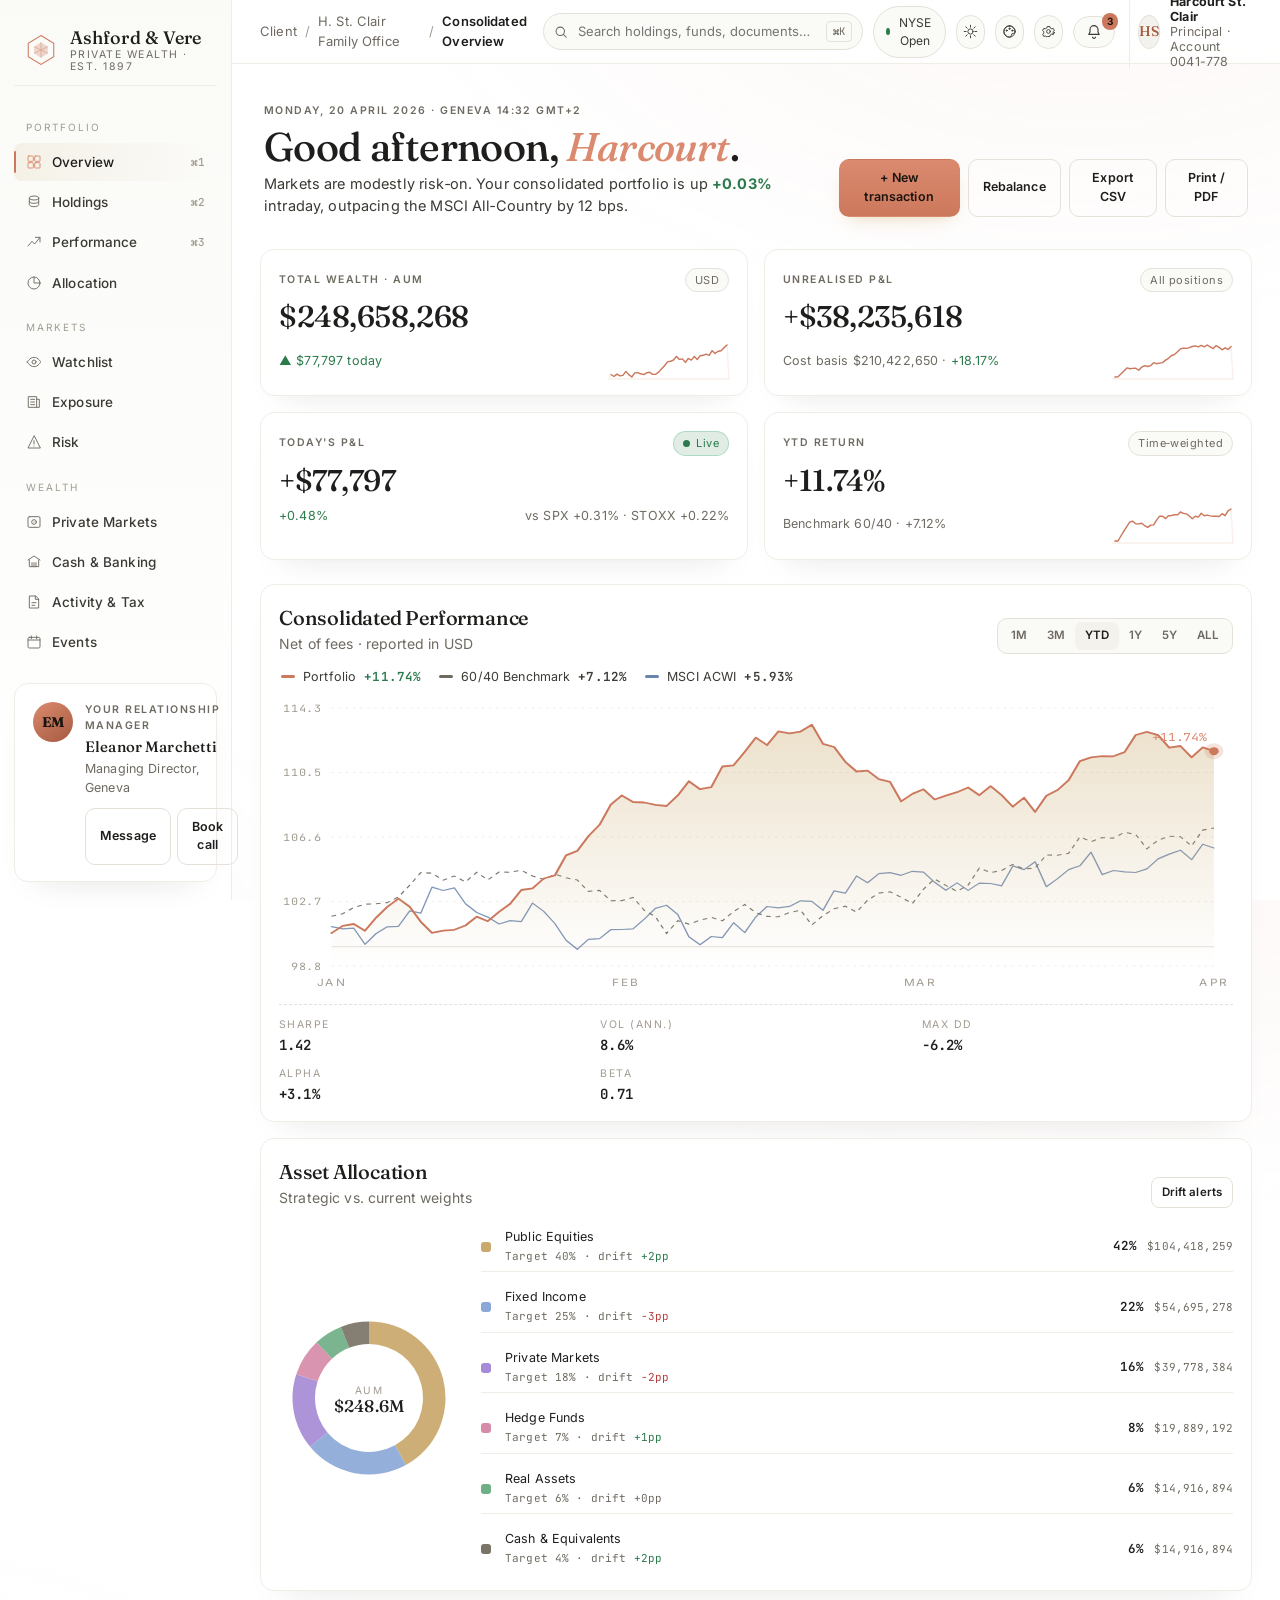
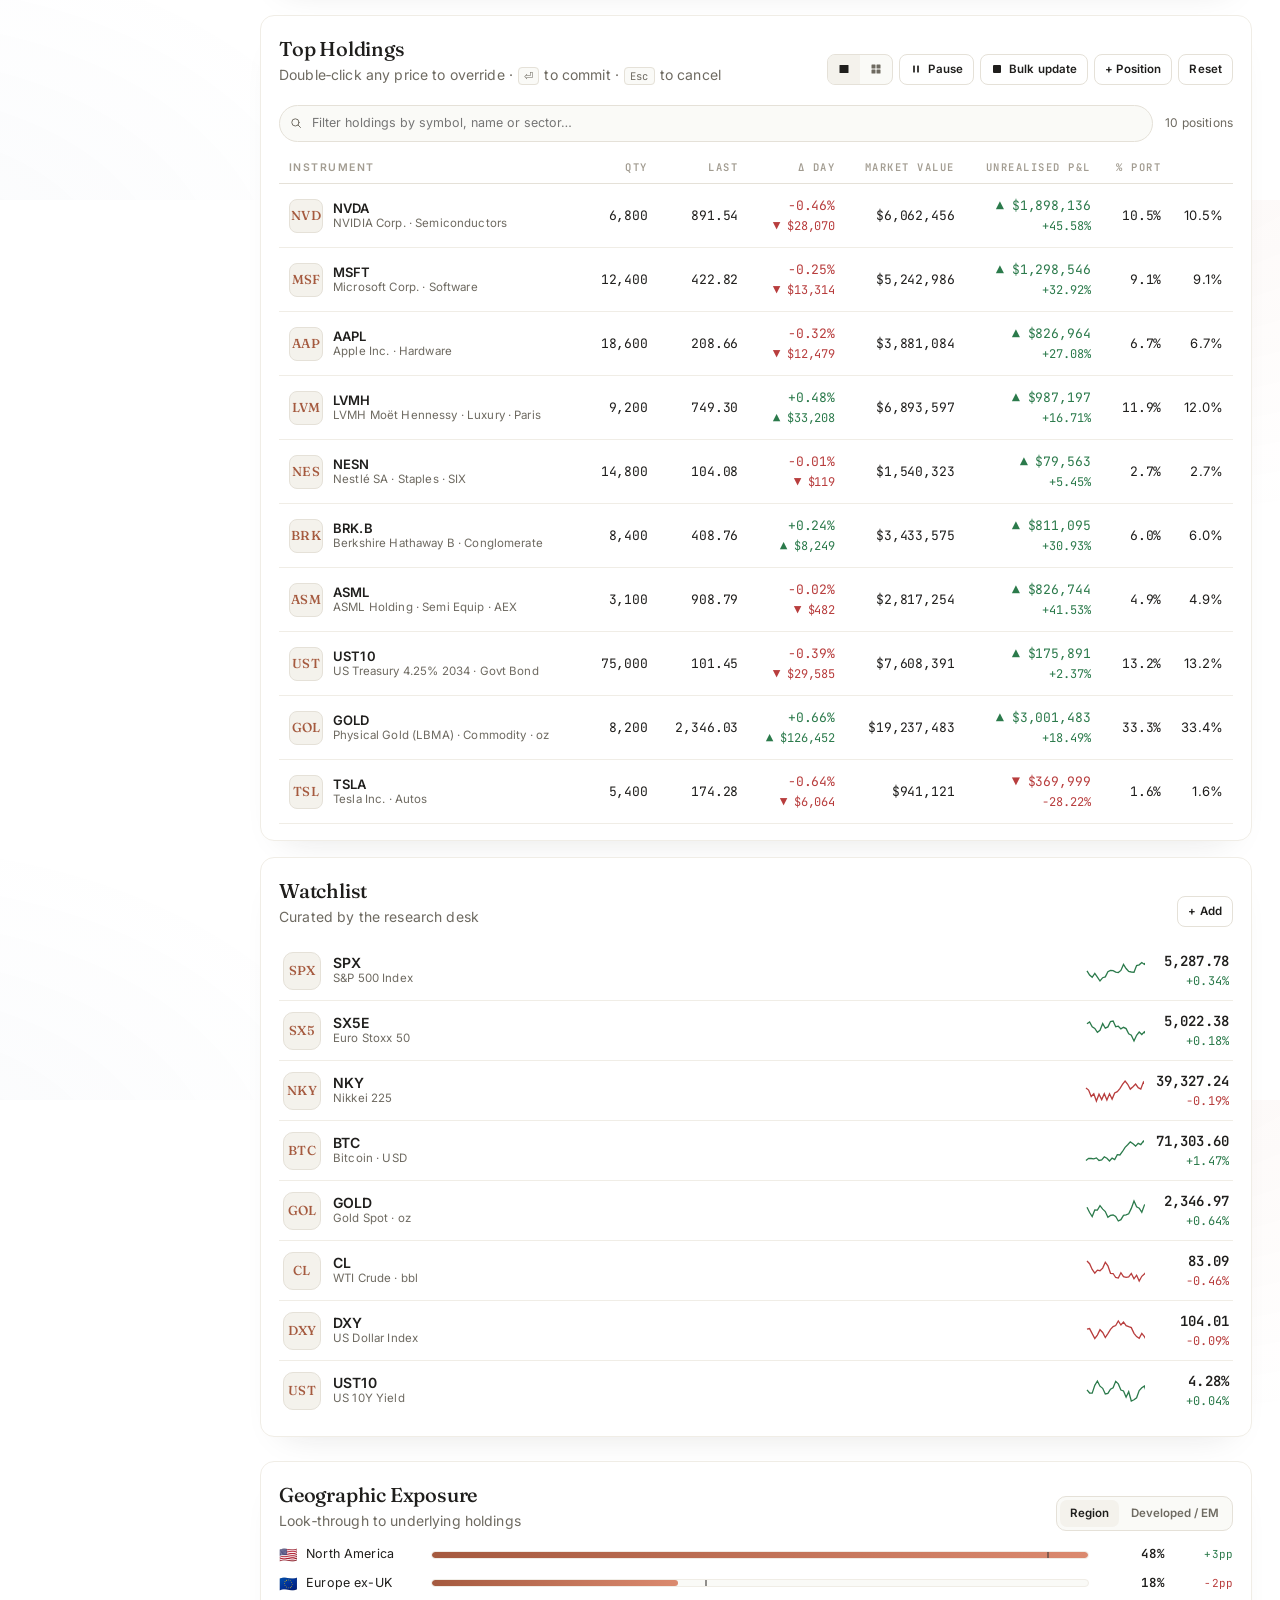
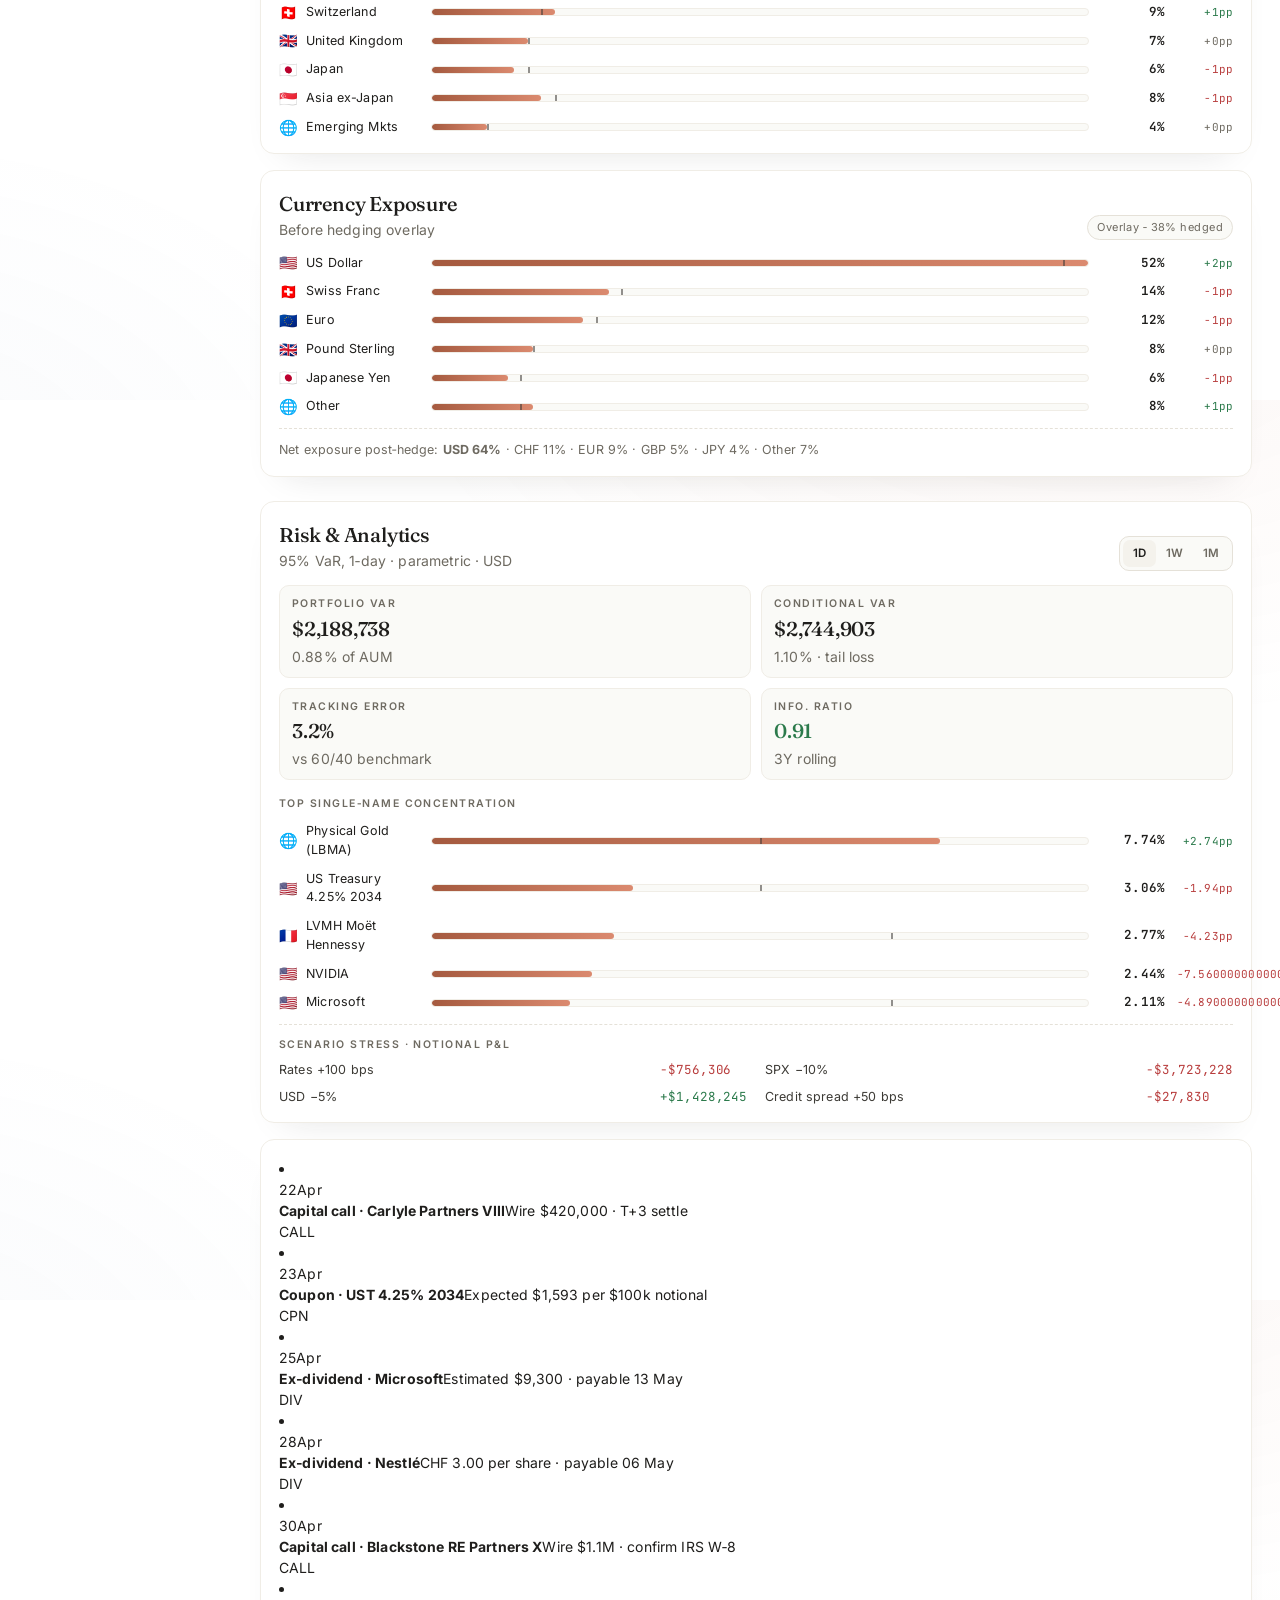
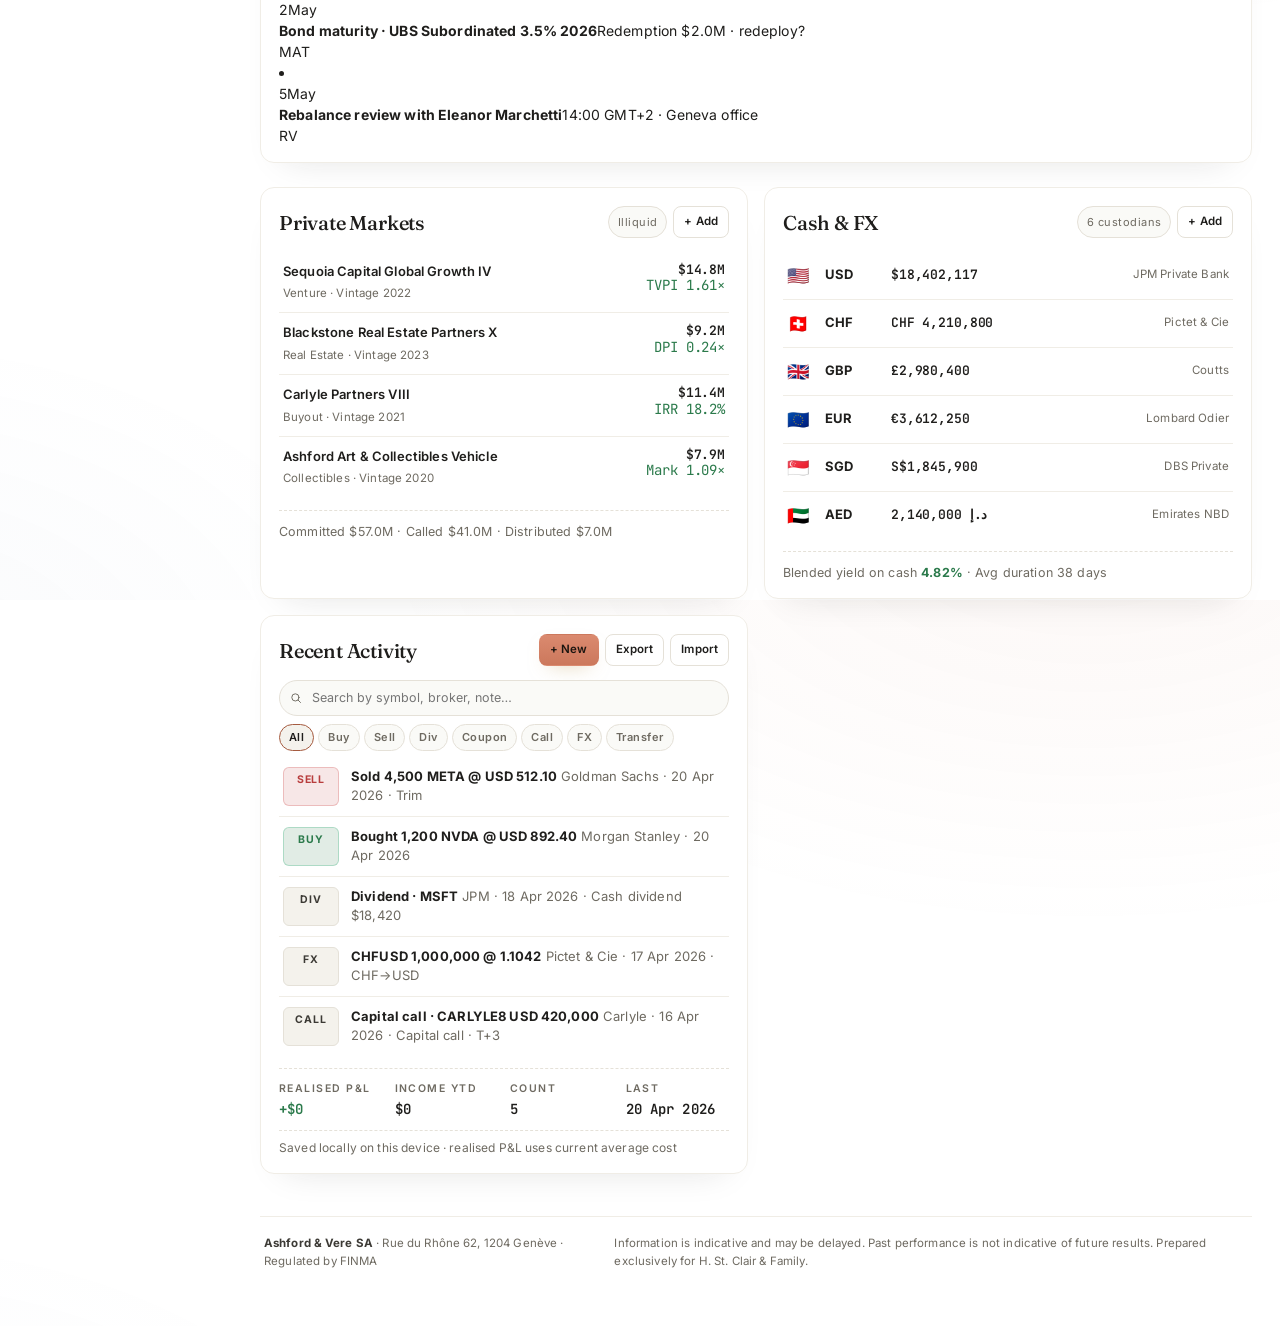
==== commit 5c9465c7: "Prominent transaction entry + auto-create positions on BUY - Hero actions now lead with a gold "+ Ne" ====
--- a/index.html
+++ b/index.html
@@ -165,7 +165,8 @@
           <p class="lede">Markets are modestly risk‑on. Your consolidated portfolio is up <strong class="up" id="hero-day-return">+0.48%</strong> intraday, outpacing the MSCI All‑Country by 12&nbsp;bps.</p>
         </div>
         <div class="hero__actions">
-          <button id="rebalance-btn" class="btn btn--gold">Rebalance proposal</button>
+          <button id="hero-tx-new" class="btn btn--gold">+ New transaction</button>
+          <button id="rebalance-btn" class="btn btn--ghost">Rebalance</button>
           <button id="export-statement" class="btn btn--ghost">Export CSV</button>
           <button id="print-statement" class="btn btn--ghost">Print / PDF</button>
         </div>
@@ -990,6 +991,9 @@
         </form>
       </div>
 
+      <!-- Toast -->
+      <div id="toast-wrap" class="toast-wrap" aria-live="polite" aria-atomic="true"></div>
+
       <!-- Footer -->
       <footer class="legal">
         <div>
--- a/styles.css
+++ b/styles.css
@@ -1473,6 +1473,39 @@
   font-size: 12px;
   line-height: 1.4;
 }
+
+/* Toast ----------------------------------------------------------- */
+.toast-wrap{
+  position: fixed;
+  left: 50%;
+  bottom: 24px;
+  transform: translateX(-50%);
+  display: flex; flex-direction: column; gap: 8px;
+  z-index: 200;
+  pointer-events: none;
+}
+.toast{
+  min-width: 260px;
+  max-width: 420px;
+  padding: 12px 16px;
+  background: var(--bg-2);
+  color: var(--ink-0);
+  border: 1px solid var(--line);
+  border-left: 3px solid var(--gold);
+  border-radius: 10px;
+  box-shadow: 0 20px 40px -20px rgba(0,0,0,.35);
+  display: flex; flex-direction: column; gap: 2px;
+  font-size: 13px;
+  animation: toastIn .18s ease-out, toastOut .25s ease-in forwards;
+  animation-delay: 0s, 3s;
+  pointer-events: auto;
+}
+.toast.up    { border-left-color: var(--up) }
+.toast.down  { border-left-color: var(--down) }
+.toast strong{ font-weight: 600 }
+.toast .muted{ font-size: 11.5px }
+@keyframes toastIn  { from { opacity: 0; transform: translateY(6px) } to { opacity: 1; transform: translateY(0) } }
+@keyframes toastOut { to   { opacity: 0; transform: translateY(6px) } }
 
 /* Responsive ------------------------------------------------------ */
 @media (max-width: 1280px){
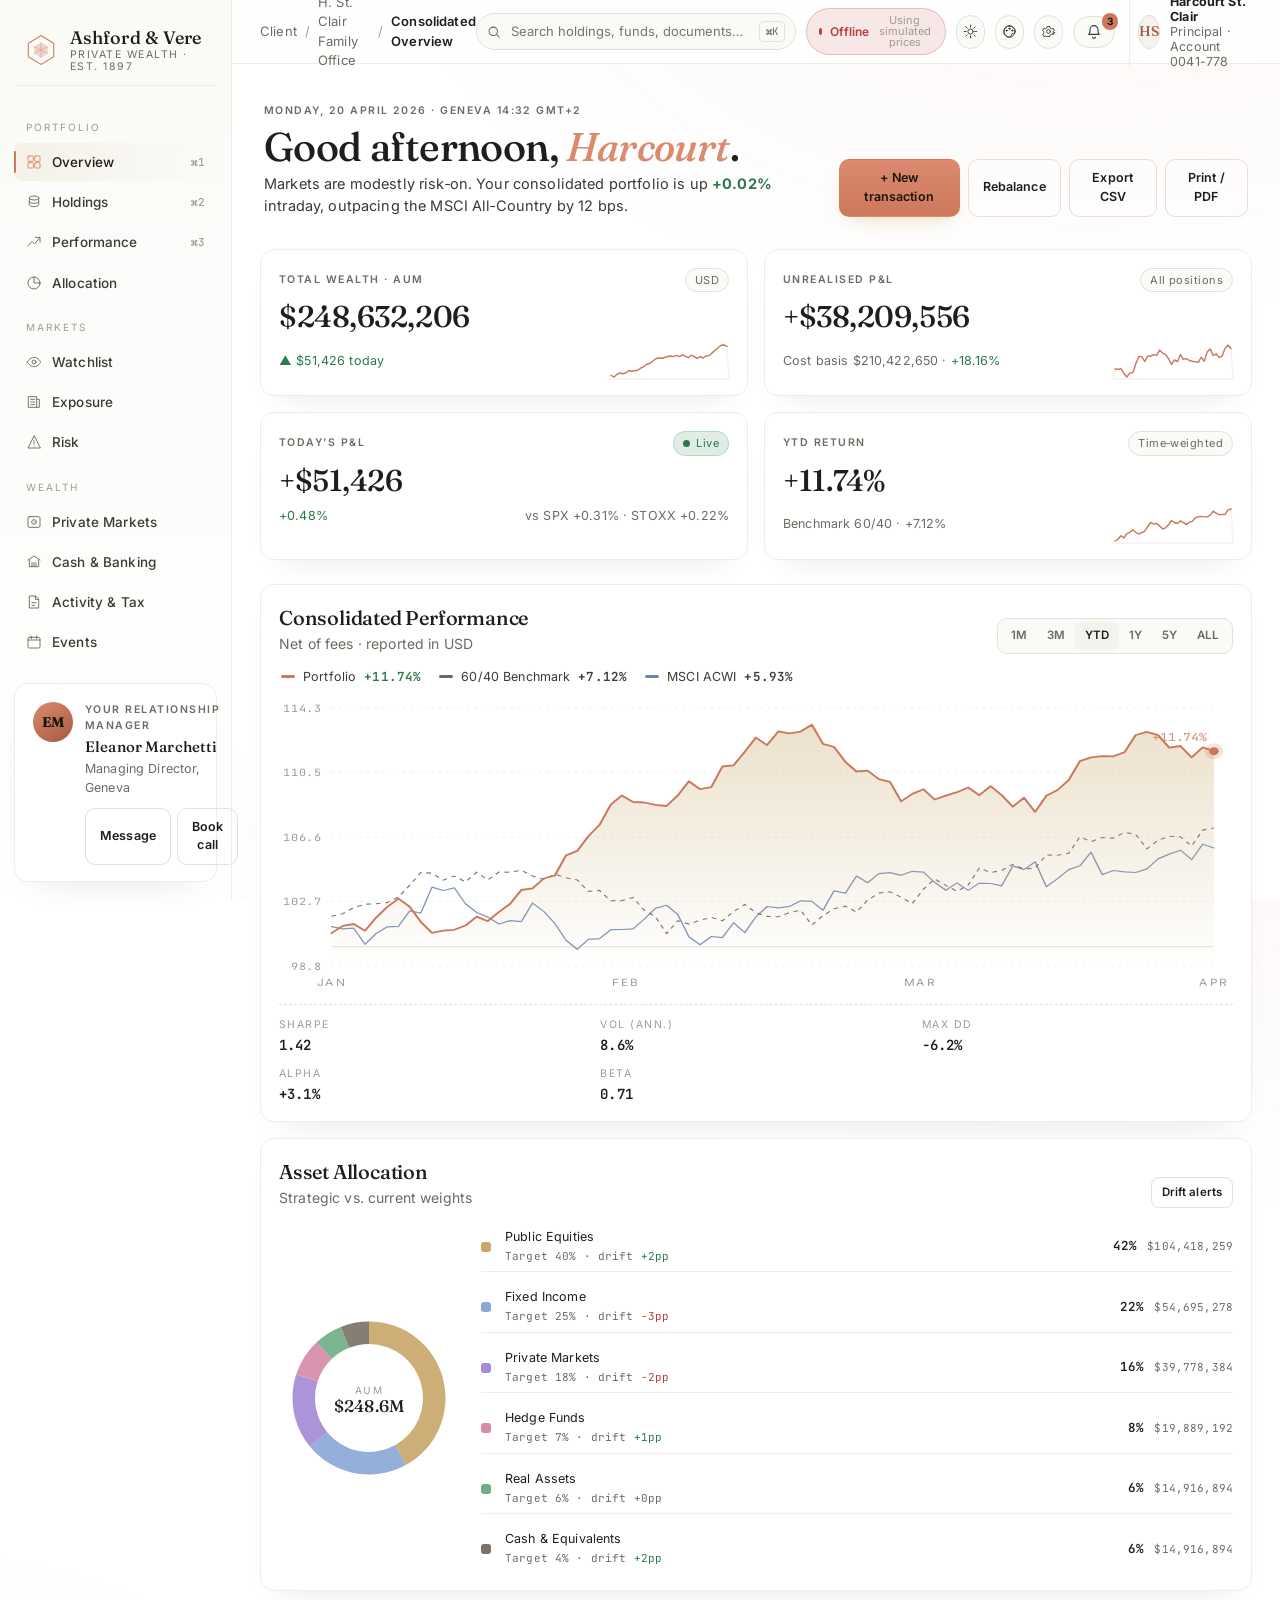
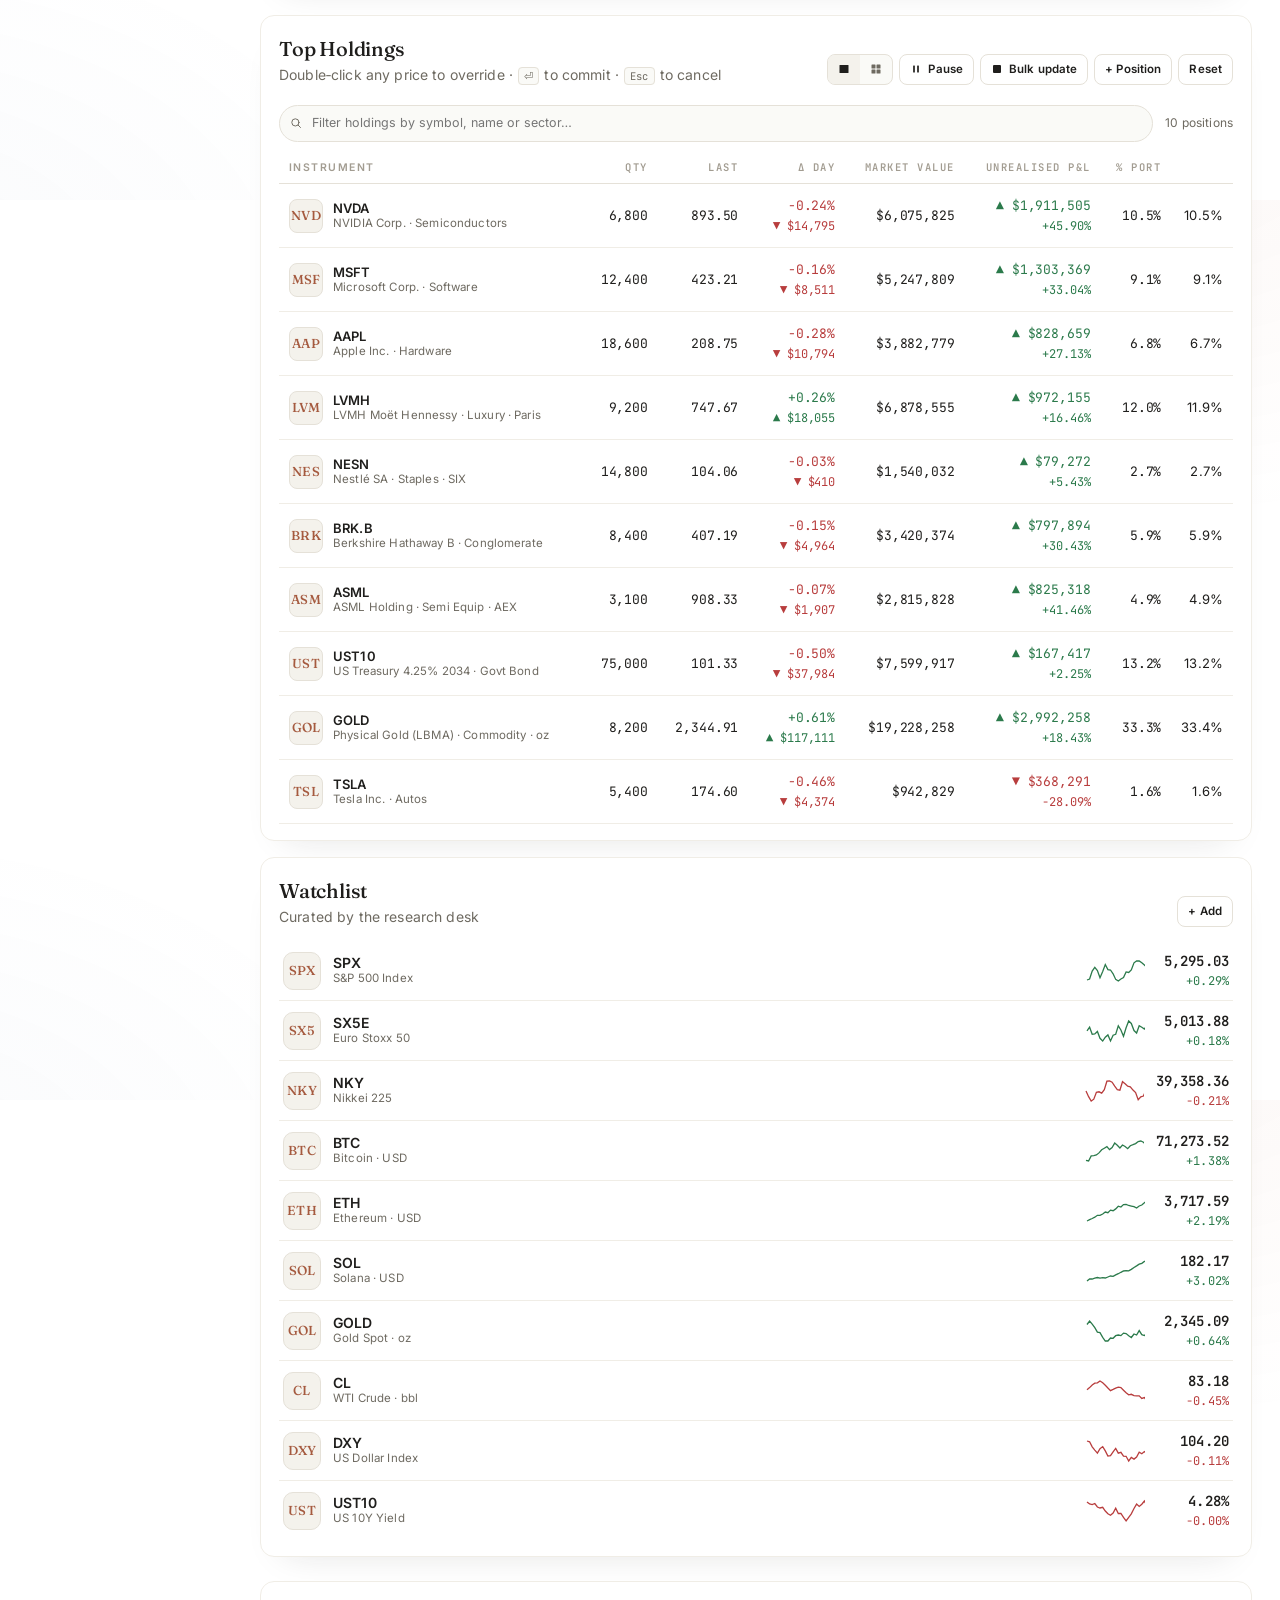
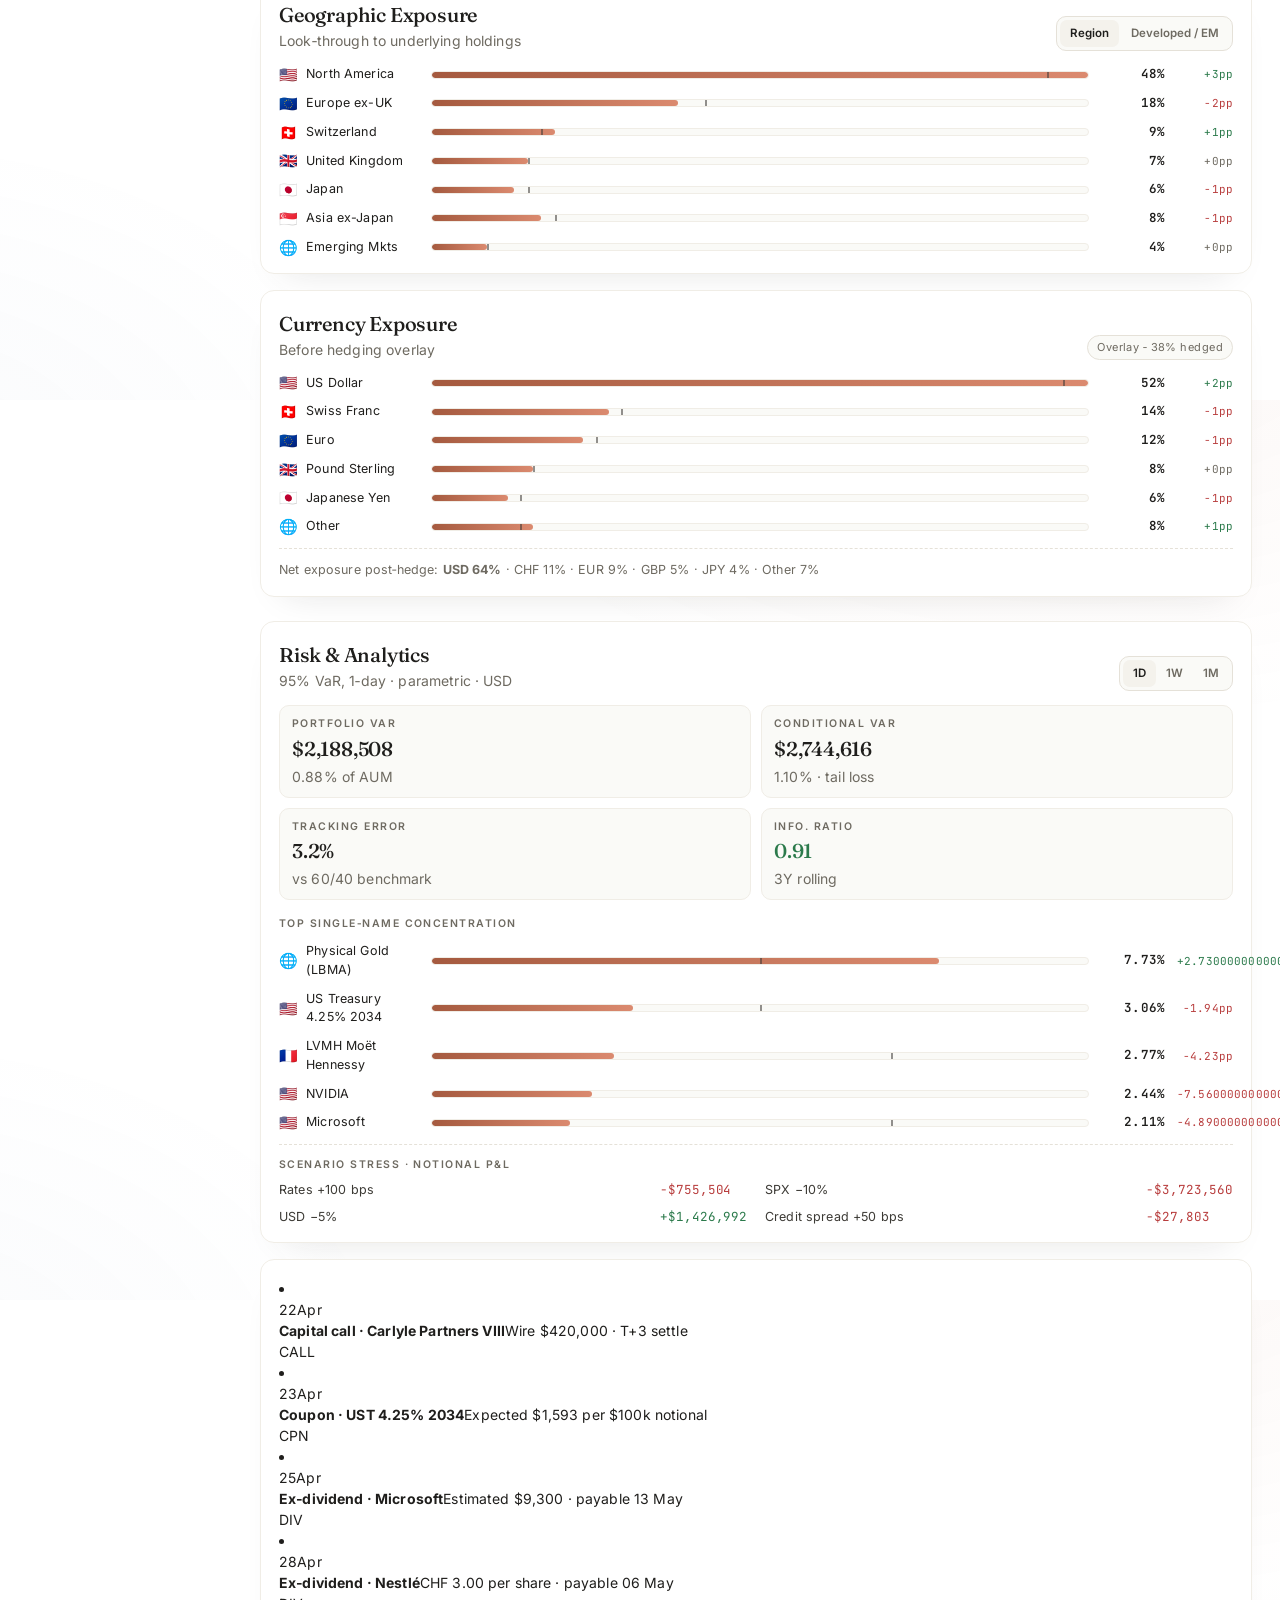
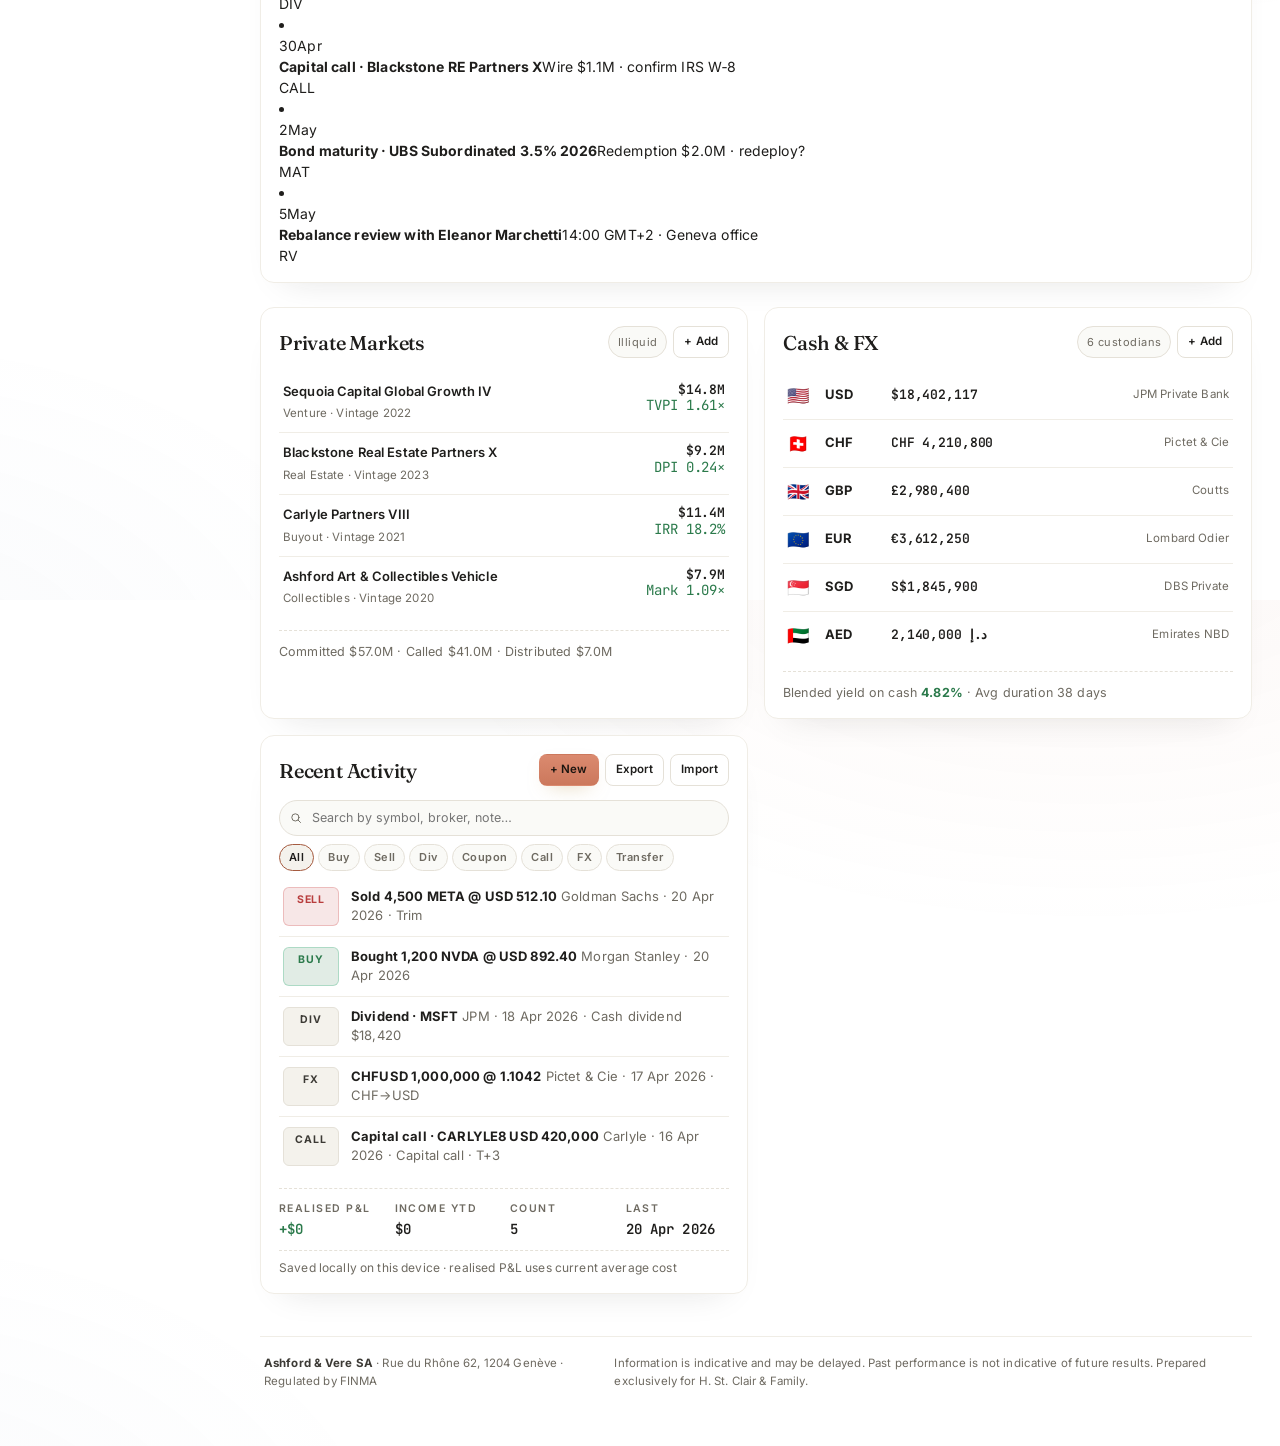
==== commit 2b8f5b89: "Live pricing: CoinGecko, Stooq, Frankfurter — all asset classes - Every holding and watchlist row ca" ====
--- a/index.html
+++ b/index.html
@@ -118,8 +118,10 @@
           <input placeholder="Search holdings, funds, documents…" />
           <kbd>⌘K</kbd>
         </label>
-        <button class="icon-btn" title="Market status" aria-label="Market status">
-          <span class="dot dot--live"></span><span class="small">NYSE Open</span>
+        <button id="live-chip" class="icon-btn live-chip" title="Live pricing" aria-label="Live pricing">
+          <span class="dot dot--live"></span>
+          <span class="lbl small">Live</span>
+          <span class="tip small muted">Fetching…</span>
         </button>
         <button id="theme-toggle" class="theme-toggle" title="Toggle day/night" aria-label="Toggle theme">
           <svg class="ico-sun" viewBox="0 0 24 24" aria-hidden="true"><circle cx="12" cy="12" r="4.2"/><path d="M12 2v3M12 19v3M2 12h3M19 12h3M4.5 4.5l2.2 2.2M17.3 17.3l2.2 2.2M4.5 19.5l2.2-2.2M17.3 6.7l2.2-2.2"/></svg>
@@ -896,6 +898,21 @@
                   <option value="fr-FR">French (France)</option>
                 </select>
               </label>
+              <label class="field field--wide check">
+                <input type="checkbox" id="pref-live" />
+                <span class="lbl">
+                  <strong>Use live pricing</strong>
+                  <span class="muted">CoinGecko (crypto) · Stooq (equities / ETFs / commodities) · Frankfurter (FX). Data is free and delayed; see each provider's terms.</span>
+                </span>
+              </label>
+              <label class="field"><span>Live refresh interval</span>
+                <select id="pref-live-int">
+                  <option value="30000">30 seconds</option>
+                  <option value="60000" selected>1 minute</option>
+                  <option value="120000">2 minutes</option>
+                  <option value="300000">5 minutes</option>
+                </select>
+              </label>
             </div>
             <div class="prefs-danger">
               <span class="eyebrow">Reset data</span>
--- a/styles.css
+++ b/styles.css
@@ -1473,6 +1473,58 @@
   font-size: 12px;
   line-height: 1.4;
 }
+
+/* Live pricing chip ---------------------------------------------- */
+.live-chip{
+  display: inline-flex; align-items: center; gap: 8px;
+  padding: 6px 12px; border-radius: 999px;
+  border: 1px solid var(--line); background: var(--bg-1);
+  color: var(--ink-1); font-size: 12px;
+  line-height: 1;
+}
+.live-chip:hover{ background: var(--bg-2) }
+.live-chip .lbl{ font-weight: 600 }
+.live-chip .tip{ color: var(--ink-3); font-size: 11px }
+.live-chip.is-live .dot{ background: var(--up); box-shadow: 0 0 0 0 rgba(76,183,135,.55); animation: pulse 1.8s ease-out infinite }
+.live-chip.is-offline{ border-color: rgba(216,107,107,.35); background: var(--down-soft) }
+.live-chip.is-offline .dot{ background: var(--down); animation: none }
+.live-chip.is-offline .lbl{ color: var(--down) }
+@media (max-width: 860px){ .live-chip .tip{ display: none } }
+
+/* Preferences checkbox field ------------------------------------- */
+.field.check{
+  flex-direction: row; align-items: flex-start; gap: 10px;
+  padding: 10px 12px;
+  border: 1px solid var(--line-soft);
+  border-radius: 10px;
+  background: var(--bg-1);
+}
+.field.check input[type="checkbox"]{
+  appearance: none; -webkit-appearance: none;
+  width: 18px; height: 18px; min-height: 0;
+  border: 1.5px solid var(--line);
+  border-radius: 4px;
+  margin: 1px 0 0;
+  padding: 0;
+  background: var(--bg-2);
+  cursor: pointer;
+  position: relative;
+  transition: border-color .15s, background .15s;
+}
+.field.check input[type="checkbox"]:checked{
+  background: var(--gold);
+  border-color: var(--gold);
+}
+.field.check input[type="checkbox"]:checked::after{
+  content: ""; position: absolute; left: 4px; top: 0;
+  width: 6px; height: 11px; border: solid #fff;
+  border-width: 0 2px 2px 0; transform: rotate(45deg);
+}
+.field.check .lbl{
+  display: flex; flex-direction: column; gap: 2px;
+  font-size: 13px;
+}
+.field.check .lbl .muted{ font-size: 11.5px; line-height: 1.4 }
 
 /* Toast ----------------------------------------------------------- */
 .toast-wrap{
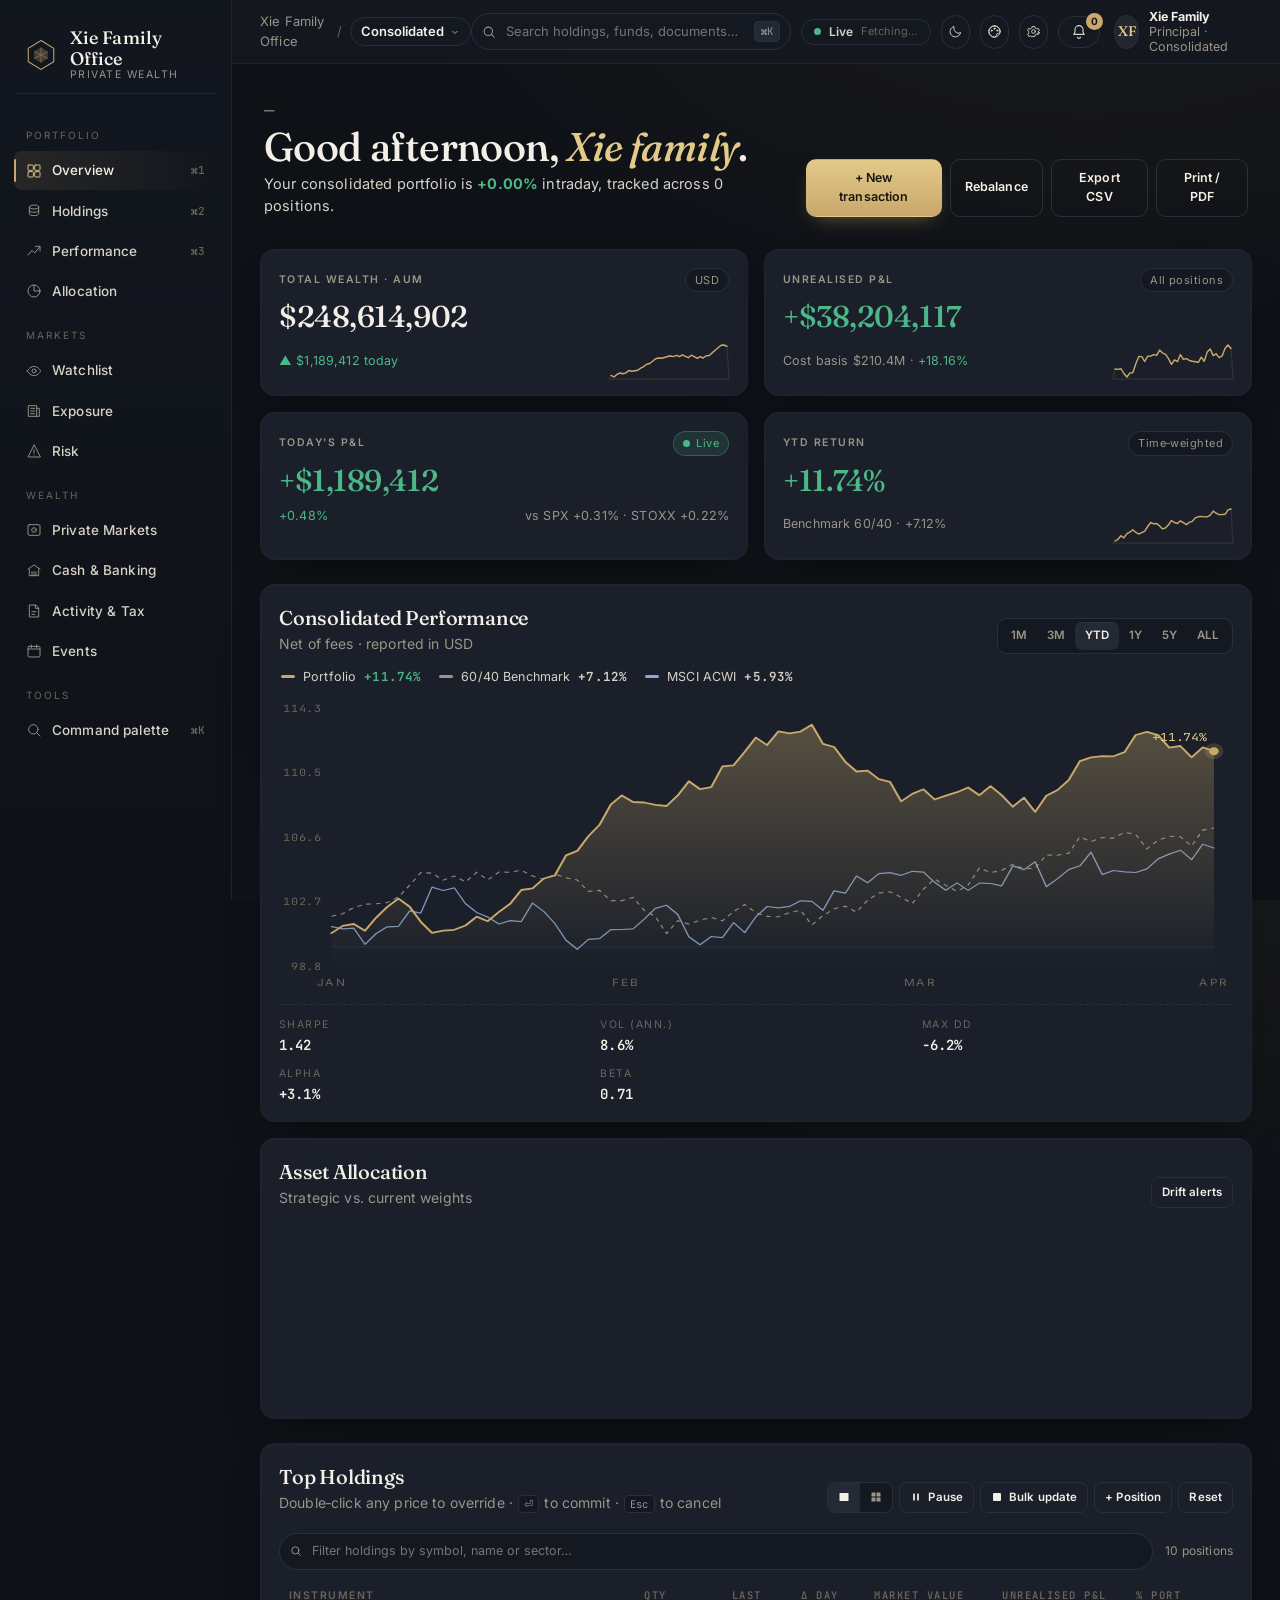
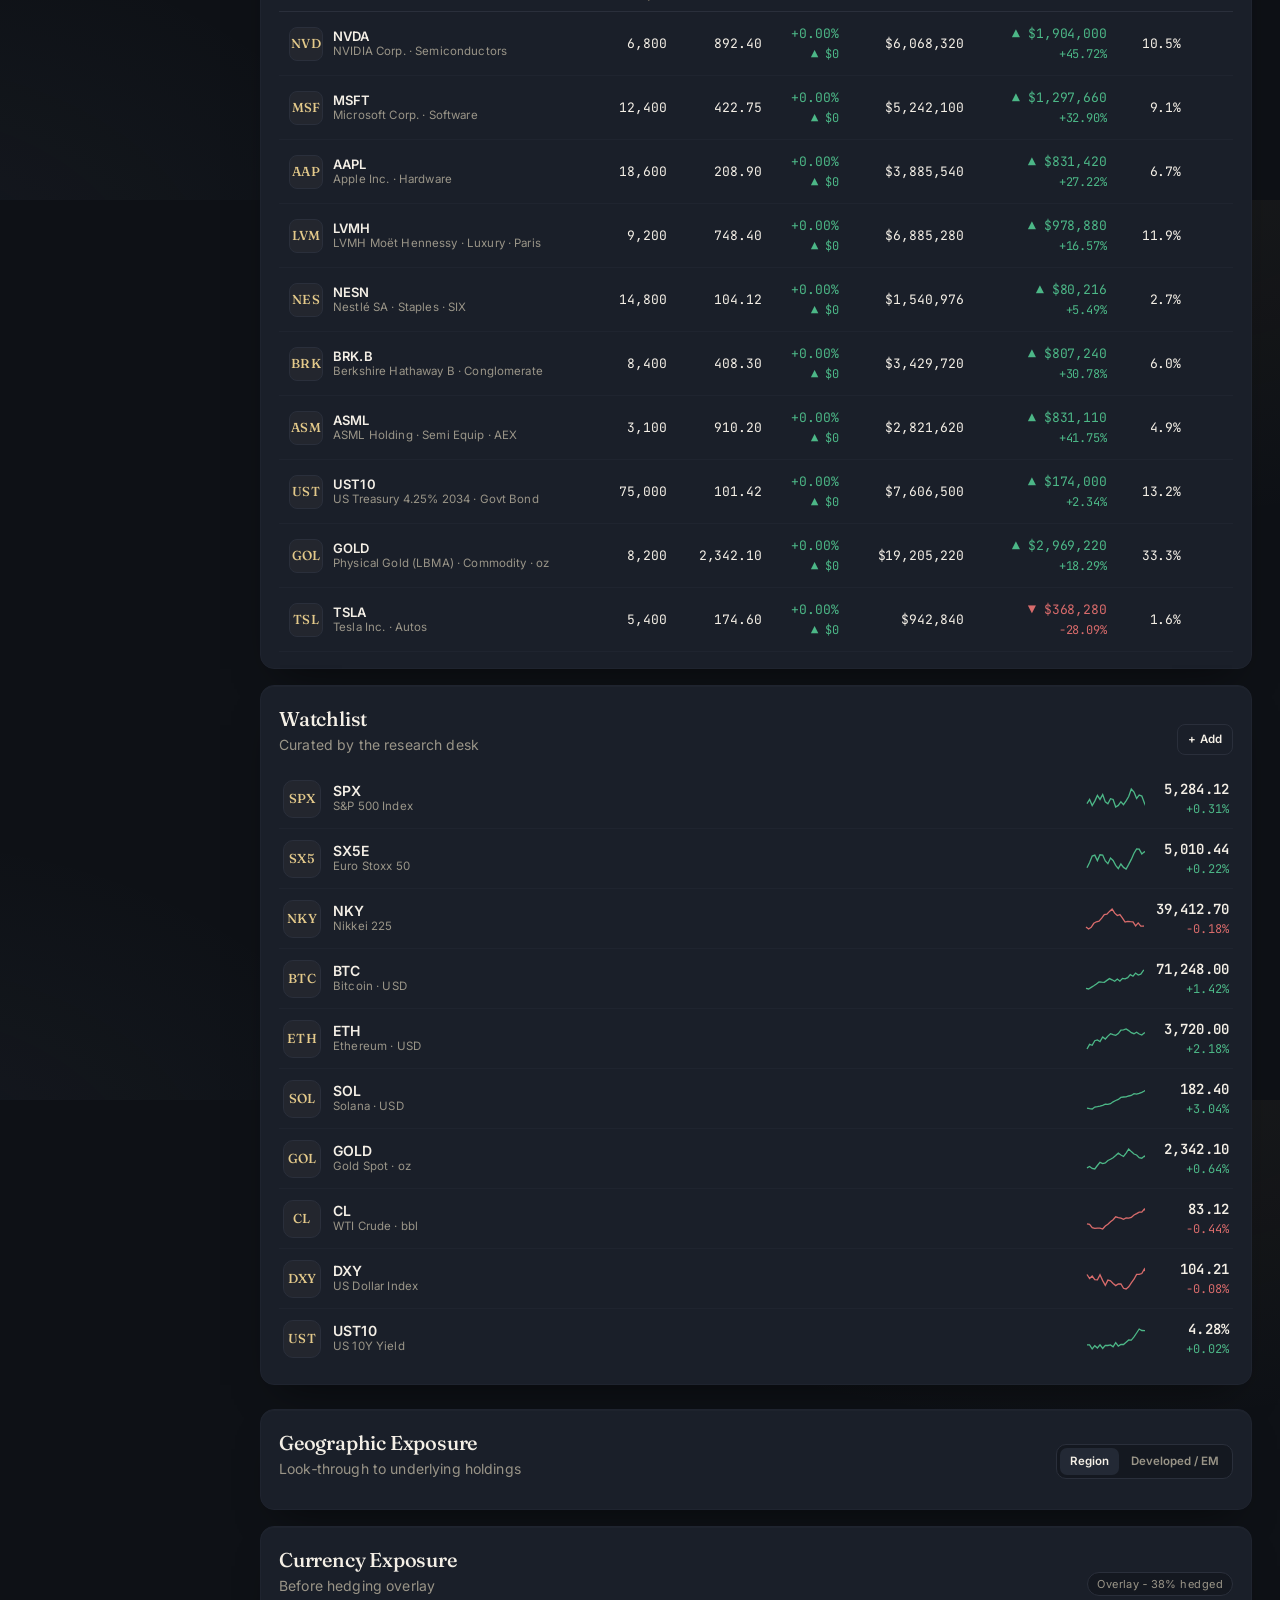
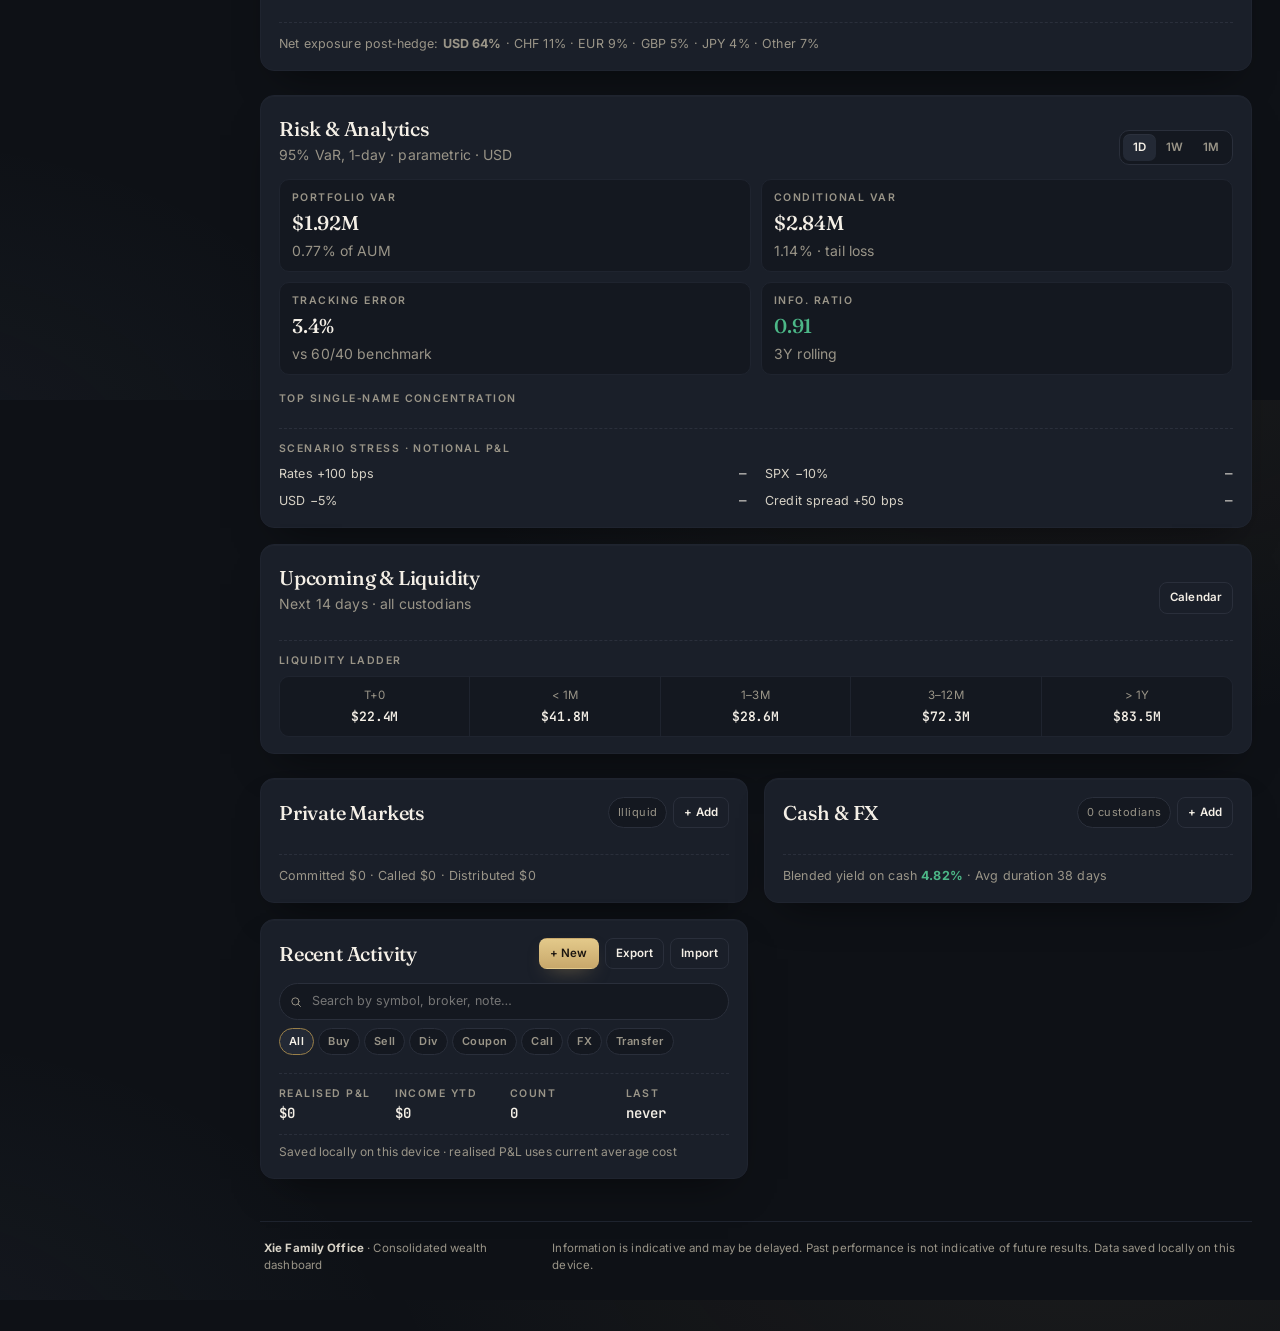
==== commit ea92730f: "Xie Family Office rebrand + five major upgrades Rebrand - Ashford & Vere → Xie Family Office through" ====
--- a/index.html
+++ b/index.html
@@ -3,7 +3,7 @@
 <head>
   <meta charset="utf-8" />
   <meta name="viewport" content="width=device-width,initial-scale=1" />
-  <title>Ashford &amp; Vere — Private Wealth Dashboard</title>
+  <title>Xie Family Office — Private Wealth Dashboard</title>
   <link rel="preconnect" href="https://fonts.googleapis.com" />
   <link rel="preconnect" href="https://fonts.gstatic.com" crossorigin />
   <link href="https://fonts.googleapis.com/css2?family=Fraunces:ital,opsz,wght@0,9..144,400;0,9..144,500;0,9..144,600;1,9..144,400&family=Inter:wght@400;500;600;700&family=JetBrains+Mono:wght@400;500;600&display=swap" rel="stylesheet" />
@@ -21,8 +21,8 @@
           <path d="M20 11 V29 M12 16 L28 24 M28 16 L12 24" stroke="currentColor" stroke-width=".8" opacity=".6"/>
         </svg>
         <div class="brand__txt">
-          <span class="brand__name">Ashford &amp; Vere</span>
-          <span class="brand__tag">Private Wealth · Est. 1897</span>
+          <span class="brand__name">Xie Family Office</span>
+          <span class="brand__tag">Private Wealth</span>
         </div>
       </div>
 
@@ -77,39 +77,31 @@
           Events
         </a>
 
-        <div class="nav__group">Advisory</div>
-        <a class="nav__item" href="#" id="nav-advisor">
-          <svg class="ico" viewBox="0 0 24 24" aria-hidden="true"><path d="M21 12a8 8 0 0 1-11.7 7.1L4 21l1.9-5.3A8 8 0 1 1 21 12Z"/></svg>
-          Relationship Desk<span class="dot dot--live"></span>
-        </a>
+        <div class="nav__group">Tools</div>
         <a class="nav__item" href="#" id="nav-search">
           <svg class="ico" viewBox="0 0 24 24" aria-hidden="true"><circle cx="11" cy="11" r="7"/><path d="m16 16 5 5"/></svg>
           Command palette<span class="nav__meta">⌘K</span>
         </a>
       </nav>
-
-      <div class="advisor card card--advisor">
-        <div class="advisor__avatar" aria-hidden="true">EM</div>
-        <div class="advisor__body">
-          <span class="eyebrow">Your Relationship Manager</span>
-          <strong>Eleanor Marchetti</strong>
-          <span class="muted">Managing Director, Geneva</span>
-          <div class="advisor__row">
-            <button class="btn btn--ghost">Message</button>
-            <button class="btn btn--ghost">Book call</button>
-          </div>
-        </div>
-      </div>
     </aside>
 
     <!-- ───────── Topbar ───────── -->
     <header class="topbar">
       <div class="breadcrumb">
-        <span>Client</span>
+        <span id="bc-client">Xie Family Office</span>
         <span class="sep">/</span>
-        <span>H. St. Clair Family Office</span>
-        <span class="sep">/</span>
-        <strong>Consolidated Overview</strong>
+        <div class="portfolio-switch">
+          <button id="portfolio-btn" aria-haspopup="menu" aria-expanded="false">
+            <strong id="portfolio-current">Consolidated</strong>
+            <svg viewBox="0 0 20 20" width="10" height="10" stroke="currentColor" fill="none" stroke-width="1.8" aria-hidden="true"><path d="M5 8l5 5 5-5"/></svg>
+          </button>
+          <div id="portfolio-menu" class="popover popover--menu" role="menu" hidden>
+            <ul id="portfolio-list"></ul>
+            <footer class="popover__foot">
+              <button id="portfolio-add" class="btn btn--ghost btn--sm">+ New portfolio</button>
+            </footer>
+          </div>
+        </div>
       </div>
 
       <div class="top-actions">
@@ -146,13 +138,13 @@
             <ul id="notif-list" class="popover__list"></ul>
           </div>
         </div>
-        <div class="user">
-          <div class="user__avatar">HS</div>
+        <button class="user" id="profile-btn" title="Edit profile">
+          <div class="user__avatar" id="user-avatar">XF</div>
           <div class="user__meta">
-            <strong>Harcourt St. Clair</strong>
-            <span class="muted">Principal · Account 0041-778</span>
-          </div>
-        </div>
+            <strong id="user-name">Xie Family</strong>
+            <span class="muted" id="user-sub">Principal · <span id="portfolio-label">Consolidated</span></span>
+          </div>
+        </button>
       </div>
     </header>
 
@@ -162,9 +154,9 @@
       <!-- Hero / greeting -->
       <section class="hero" id="overview">
         <div>
-          <span class="eyebrow">Monday, 20 April 2026 · Geneva 14:32 GMT+2</span>
-          <h1 class="display">Good afternoon, <em>Harcourt</em>.</h1>
-          <p class="lede">Markets are modestly risk‑on. Your consolidated portfolio is up <strong class="up" id="hero-day-return">+0.48%</strong> intraday, outpacing the MSCI All‑Country by 12&nbsp;bps.</p>
+          <span class="eyebrow" id="hero-date">—</span>
+          <h1 class="display">Good afternoon, <em id="hero-name">Xie family</em>.</h1>
+          <p class="lede">Your consolidated portfolio is <strong class="up" id="hero-day-return">+0.00%</strong> intraday, tracked across <span id="hero-pos-count">0</span> positions.</p>
         </div>
         <div class="hero__actions">
           <button id="hero-tx-new" class="btn btn--gold">+ New transaction</button>
@@ -766,8 +758,8 @@
           </header>
           <div class="modal__body" id="reb-body"></div>
           <footer class="modal__foot">
-            <button type="button" class="btn btn--ghost" data-close>Later</button>
-            <button type="button" class="btn btn--gold" id="reb-send">Send to desk</button>
+            <button type="button" class="btn btn--ghost" data-close>Close</button>
+            <button type="button" class="btn btn--gold" id="reb-send">Create tickets</button>
           </footer>
         </div>
       </div>
@@ -1008,16 +1000,83 @@
         </form>
       </div>
 
+      <!-- Profile modal -->
+      <div id="profile-modal" class="modal" role="dialog" aria-modal="true" hidden>
+        <div class="modal__backdrop" data-close></div>
+        <form class="modal__panel modal__panel--form" id="profile-form">
+          <header class="modal__head">
+            <div>
+              <h3 class="modal__title">Profile</h3>
+              <span class="muted">These details show in the hero and topbar. They are saved on this device only.</span>
+            </div>
+            <button type="button" class="icon-btn" data-close aria-label="Close">
+              <svg viewBox="0 0 24 24" width="14" height="14" stroke="currentColor" fill="none" stroke-width="1.6" stroke-linecap="round" aria-hidden="true"><path d="M6 6l12 12M18 6 6 18"/></svg>
+            </button>
+          </header>
+          <div class="modal__body">
+            <div class="form-grid">
+              <label class="field field--wide"><span>Display name</span><input type="text" id="profile-name" placeholder="e.g. Xie Family" /></label>
+              <label class="field"><span>Initials</span><input type="text" id="profile-initials" maxlength="3" placeholder="XF" /></label>
+              <label class="field"><span>Role</span><input type="text" id="profile-role" placeholder="Principal" /></label>
+              <label class="field field--wide"><span>Office / account label</span><input type="text" id="profile-office" placeholder="Xie Family Office" /></label>
+            </div>
+          </div>
+          <footer class="modal__foot">
+            <button type="button" class="btn btn--ghost" data-close>Cancel</button>
+            <button type="submit" class="btn btn--gold">Save</button>
+          </footer>
+        </form>
+      </div>
+
+      <!-- Per-position drawer -->
+      <aside id="pos-drawer" class="drawer" hidden aria-labelledby="drawer-title">
+        <div class="drawer__backdrop" data-close></div>
+        <div class="drawer__panel">
+          <header class="drawer__head">
+            <div>
+              <h3 class="modal__title" id="drawer-title">—</h3>
+              <span class="muted" id="drawer-sub">—</span>
+            </div>
+            <button type="button" class="icon-btn" data-close aria-label="Close">
+              <svg viewBox="0 0 24 24" width="14" height="14" stroke="currentColor" fill="none" stroke-width="1.6" stroke-linecap="round" aria-hidden="true"><path d="M6 6l12 12M18 6 6 18"/></svg>
+            </button>
+          </header>
+          <div class="drawer__body">
+            <div class="drawer__kpis" id="drawer-kpis"></div>
+            <div class="drawer__section">
+              <div class="drawer__section-head">
+                <span class="eyebrow">12‑month price</span>
+                <span class="muted small" id="drawer-chart-meta">—</span>
+              </div>
+              <svg id="drawer-chart" class="drawer-chart" viewBox="0 0 600 160" preserveAspectRatio="none" aria-label="Price history"></svg>
+            </div>
+            <div class="drawer__section">
+              <div class="drawer__section-head">
+                <span class="eyebrow">Risk sensitivities</span>
+              </div>
+              <ul class="drawer__sens" id="drawer-sens"></ul>
+            </div>
+            <div class="drawer__section">
+              <div class="drawer__section-head">
+                <span class="eyebrow">Your trades</span>
+                <button class="btn btn--ghost btn--sm" id="drawer-new-tx">+ Ticket</button>
+              </div>
+              <ul class="feed" id="drawer-trades"></ul>
+            </div>
+          </div>
+        </div>
+      </aside>
+
       <!-- Toast -->
       <div id="toast-wrap" class="toast-wrap" aria-live="polite" aria-atomic="true"></div>
 
       <!-- Footer -->
       <footer class="legal">
         <div>
-          <strong>Ashford &amp; Vere SA</strong> · Rue du Rhône 62, 1204 Genève · Regulated by FINMA
+          <strong>Xie Family Office</strong> · Consolidated wealth dashboard
         </div>
         <div class="muted">
-          Information is indicative and may be delayed. Past performance is not indicative of future results. Prepared exclusively for H. St. Clair &amp; Family.
+          Information is indicative and may be delayed. Past performance is not indicative of future results. Data saved locally on this device.
         </div>
       </footer>
 
--- a/styles.css
+++ b/styles.css
@@ -187,26 +187,6 @@
 .nav__item.is-active .ico{ color: var(--gold-soft) }
 
 .nav__item .dot--live{ margin-left: auto }
-
-/* Advisor card ---------------------------------------------------- */
-.card--advisor{
-  padding: 14px;
-  display: flex; gap: 12px; align-items: flex-start;
-  background:
-    linear-gradient(180deg, rgba(200,168,107,.08), rgba(200,168,107,0)),
-    var(--bg-2);
-}
-.advisor__avatar{
-  width: 40px; height: 40px; border-radius: 50%;
-  display: grid; place-items: center;
-  background: linear-gradient(145deg, var(--gold-soft), var(--gold-deep));
-  color: #1b1510; font-weight: 700; letter-spacing: .02em;
-  font-family: var(--font-serif);
-  flex: 0 0 auto;
-}
-.advisor__body{ display: flex; flex-direction: column; gap: 2px; font-size: 12.5px }
-.advisor__body strong{ font-family: var(--font-serif); font-size: 15px; font-weight: 500 }
-.advisor__row{ display: flex; gap: 6px; margin-top: 8px }
 
 /* Topbar bits ----------------------------------------------------- */
 .breadcrumb{ display: flex; align-items: center; gap: 8px; color: var(--ink-2); font-size: 13px }
@@ -1356,7 +1336,6 @@
 body[data-theme="day"][data-design="clinical"] .events .date .d,
 body[data-theme="day"][data-design="clinical"] .ticker__sym,
 body[data-theme="day"][data-design="clinical"] .watch .sym,
-body[data-theme="day"][data-design="clinical"] .advisor__avatar,
 body[data-theme="day"][data-design="clinical"] .user__avatar,
 body[data-theme="day"][data-design="clinical"] .heat-tile .sym{
   font-family: "Inter", -apple-system, "Segoe UI", Roboto, system-ui, sans-serif;
@@ -1526,6 +1505,150 @@
 }
 .field.check .lbl .muted{ font-size: 11.5px; line-height: 1.4 }
 
+/* Portfolio switcher --------------------------------------------- */
+.portfolio-switch{ position: relative }
+.portfolio-switch > button{
+  display: inline-flex; align-items: center; gap: 6px;
+  padding: 4px 10px;
+  border: 1px solid var(--line);
+  background: var(--bg-1);
+  border-radius: 999px;
+  color: var(--ink-0);
+  font-size: 13px;
+}
+.portfolio-switch > button:hover{ background: var(--bg-2) }
+.portfolio-switch > button svg{ opacity: .7 }
+.popover--menu{
+  left: 0; right: auto;
+  width: 260px;
+  padding: 4px;
+}
+.popover--menu ul{ list-style: none; margin: 0; padding: 0 }
+.popover--menu li{
+  display: grid;
+  grid-template-columns: 1fr auto;
+  align-items: center;
+  padding: 10px 12px;
+  border-radius: 8px;
+  cursor: pointer;
+  font-size: 13px;
+  gap: 8px;
+}
+.popover--menu li:hover{ background: var(--bg-3) }
+.popover--menu li.is-active{
+  background: rgba(200,168,107,.1);
+  color: var(--ink-0);
+}
+.popover--menu li.is-active::before{
+  content: "✓"; color: var(--gold); margin-right: 6px;
+}
+.popover--menu .sub{ color: var(--ink-3); font-size: 11.5px }
+.popover--menu .rm{
+  background: transparent; border: 0; color: var(--ink-3);
+  padding: 2px 6px; border-radius: 4px; cursor: pointer;
+  opacity: 0; transition: opacity .15s;
+}
+.popover--menu li:hover .rm{ opacity: 0.8 }
+.popover--menu .rm:hover{ color: var(--down); background: var(--down-soft) }
+.popover__foot{
+  padding: 6px;
+  border-top: 1px solid var(--line-soft);
+  margin-top: 4px;
+}
+
+/* Profile button in topbar as clickable ------------------------- */
+.user{
+  cursor: pointer;
+  border: 0; background: transparent;
+  padding: 0;
+  text-align: left;
+  font: inherit; color: inherit;
+}
+.user:hover .user__avatar{ filter: brightness(1.05) }
+
+/* Drawer (per-position) ------------------------------------------ */
+.drawer{
+  position: fixed; inset: 0;
+  z-index: 90;
+}
+.drawer[hidden]{ display: none }
+.drawer__backdrop{
+  position: absolute; inset: 0;
+  background: rgba(8,10,14,.45);
+  backdrop-filter: blur(3px);
+  animation: fadeIn .12s ease-out;
+}
+.drawer__panel{
+  position: absolute;
+  top: 0; right: 0; bottom: 0;
+  width: min(520px, 92vw);
+  background: var(--bg-2);
+  border-left: 1px solid var(--line);
+  box-shadow: -30px 0 60px -30px rgba(0,0,0,.55);
+  display: flex; flex-direction: column;
+  overflow-y: auto;
+  animation: drawerIn .2s cubic-bezier(.2,.7,.2,1);
+}
+@keyframes drawerIn { from { transform: translateX(10%); opacity: .6 } to { transform: none; opacity: 1 } }
+.drawer__head{
+  position: sticky; top: 0; z-index: 2;
+  display: flex; justify-content: space-between; align-items: flex-start; gap: 12px;
+  padding: 18px 20px 12px;
+  background: var(--bg-2);
+  border-bottom: 1px solid var(--line-soft);
+}
+.drawer__body{ padding: 16px 20px 24px; display: flex; flex-direction: column; gap: 16px }
+.drawer__kpis{
+  display: grid;
+  grid-template-columns: repeat(3, 1fr);
+  gap: 10px;
+}
+.drawer__kpi{
+  padding: 10px 12px;
+  border: 1px solid var(--line-soft);
+  border-radius: 10px;
+  background: var(--bg-1);
+  display: flex; flex-direction: column; gap: 2px;
+}
+.drawer__kpi .lbl{
+  font-size: 10.5px; letter-spacing: .14em;
+  text-transform: uppercase; color: var(--ink-3); font-weight: 600;
+}
+.drawer__kpi strong{
+  font-family: var(--font-serif); font-weight: 500; font-size: 16px;
+  font-variant-numeric: tabular-nums; letter-spacing: -.005em;
+}
+.drawer__section{ display: flex; flex-direction: column; gap: 8px }
+.drawer__section-head{
+  display: flex; justify-content: space-between; align-items: center;
+}
+.drawer-chart{
+  width: 100%; height: 160px;
+  border: 1px solid var(--line-soft);
+  border-radius: 10px;
+  background: var(--bg-1);
+  padding: 8px;
+  box-sizing: border-box;
+}
+.drawer__sens{
+  list-style: none; margin: 0; padding: 0;
+  display: grid; grid-template-columns: repeat(2, 1fr); gap: 8px;
+}
+.drawer__sens li{
+  display: flex; justify-content: space-between;
+  padding: 8px 12px;
+  background: var(--bg-1);
+  border: 1px solid var(--line-soft);
+  border-radius: 8px;
+  font-size: 12px;
+}
+.drawer__sens strong{ font-family: var(--font-mono); font-weight: 600 }
+@media (max-width: 860px){
+  .drawer__kpis{ grid-template-columns: repeat(2, 1fr) }
+  .drawer__panel{ width: 100vw }
+  .drawer__sens{ grid-template-columns: 1fr }
+}
+
 /* Toast ----------------------------------------------------------- */
 .toast-wrap{
   position: fixed;
@@ -1594,7 +1717,7 @@
   .nav__item.is-active::before{ display: none }
   .nav__item .nav__meta,
   .nav__item .dot--live{ display: none }
-  .advisor{ display: none }
+  /* advisor card removed */
   .topbar{ grid-column: 1; padding: 0 16px; height: 56px }
   .main{ grid-column: 1; padding: 16px 14px 56px; gap: 18px }
   .kpi-row{ grid-template-columns: 1fr 1fr; gap: 10px }
@@ -1651,7 +1774,31 @@
   .tbl td[data-field="px"]:hover{ background: transparent }
   .feed li:hover{ background: transparent }
   .nav__item:hover{ background: transparent }
-}
+  .btn, .icon-btn{ min-height: 40px; padding-top: 9px; padding-bottom: 9px }
+  .btn--sm{ min-height: 34px; padding-top: 7px; padding-bottom: 7px }
+  .watch .remove, .row-remove{ opacity: .7 }
+}
+
+/* Consistent empty states --------------------------------------- */
+.empty-block{
+  padding: 28px 12px;
+  text-align: center;
+  color: var(--ink-2);
+  font-size: 12.5px;
+}
+.empty-block strong{
+  display: block;
+  font-family: var(--font-serif);
+  font-weight: 500;
+  font-size: 15px;
+  color: var(--ink-1);
+  margin-bottom: 4px;
+}
+
+/* Tighten spacing on the four designs for consistency ----------- */
+body[data-theme="day"][data-design="clinical"] .card{ border-radius: 8px }
+body[data-theme="day"][data-design="broadsheet"] .display{ font-style: italic }
+body[data-theme="day"][data-design="broadsheet"] .display em{ font-style: italic }
 
 /* Print styles --------------------------------------------------- */
 @media print{
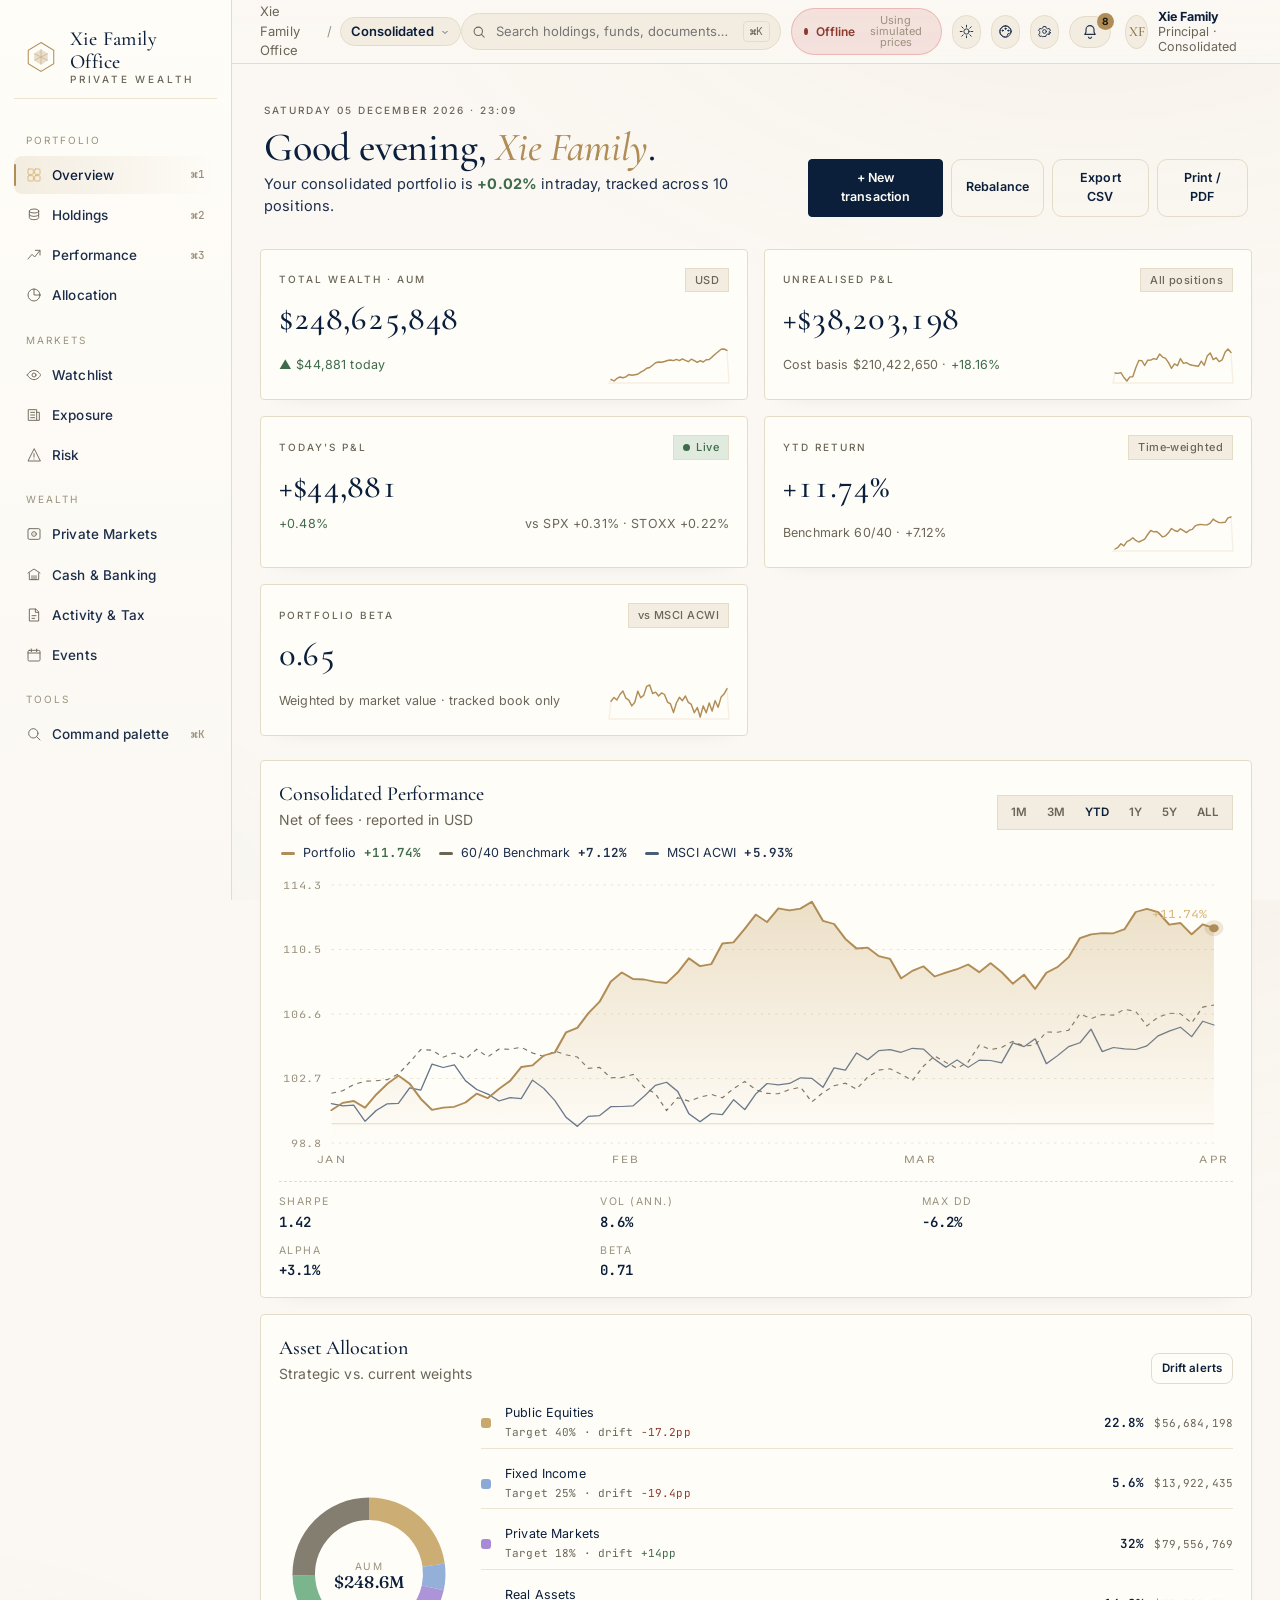
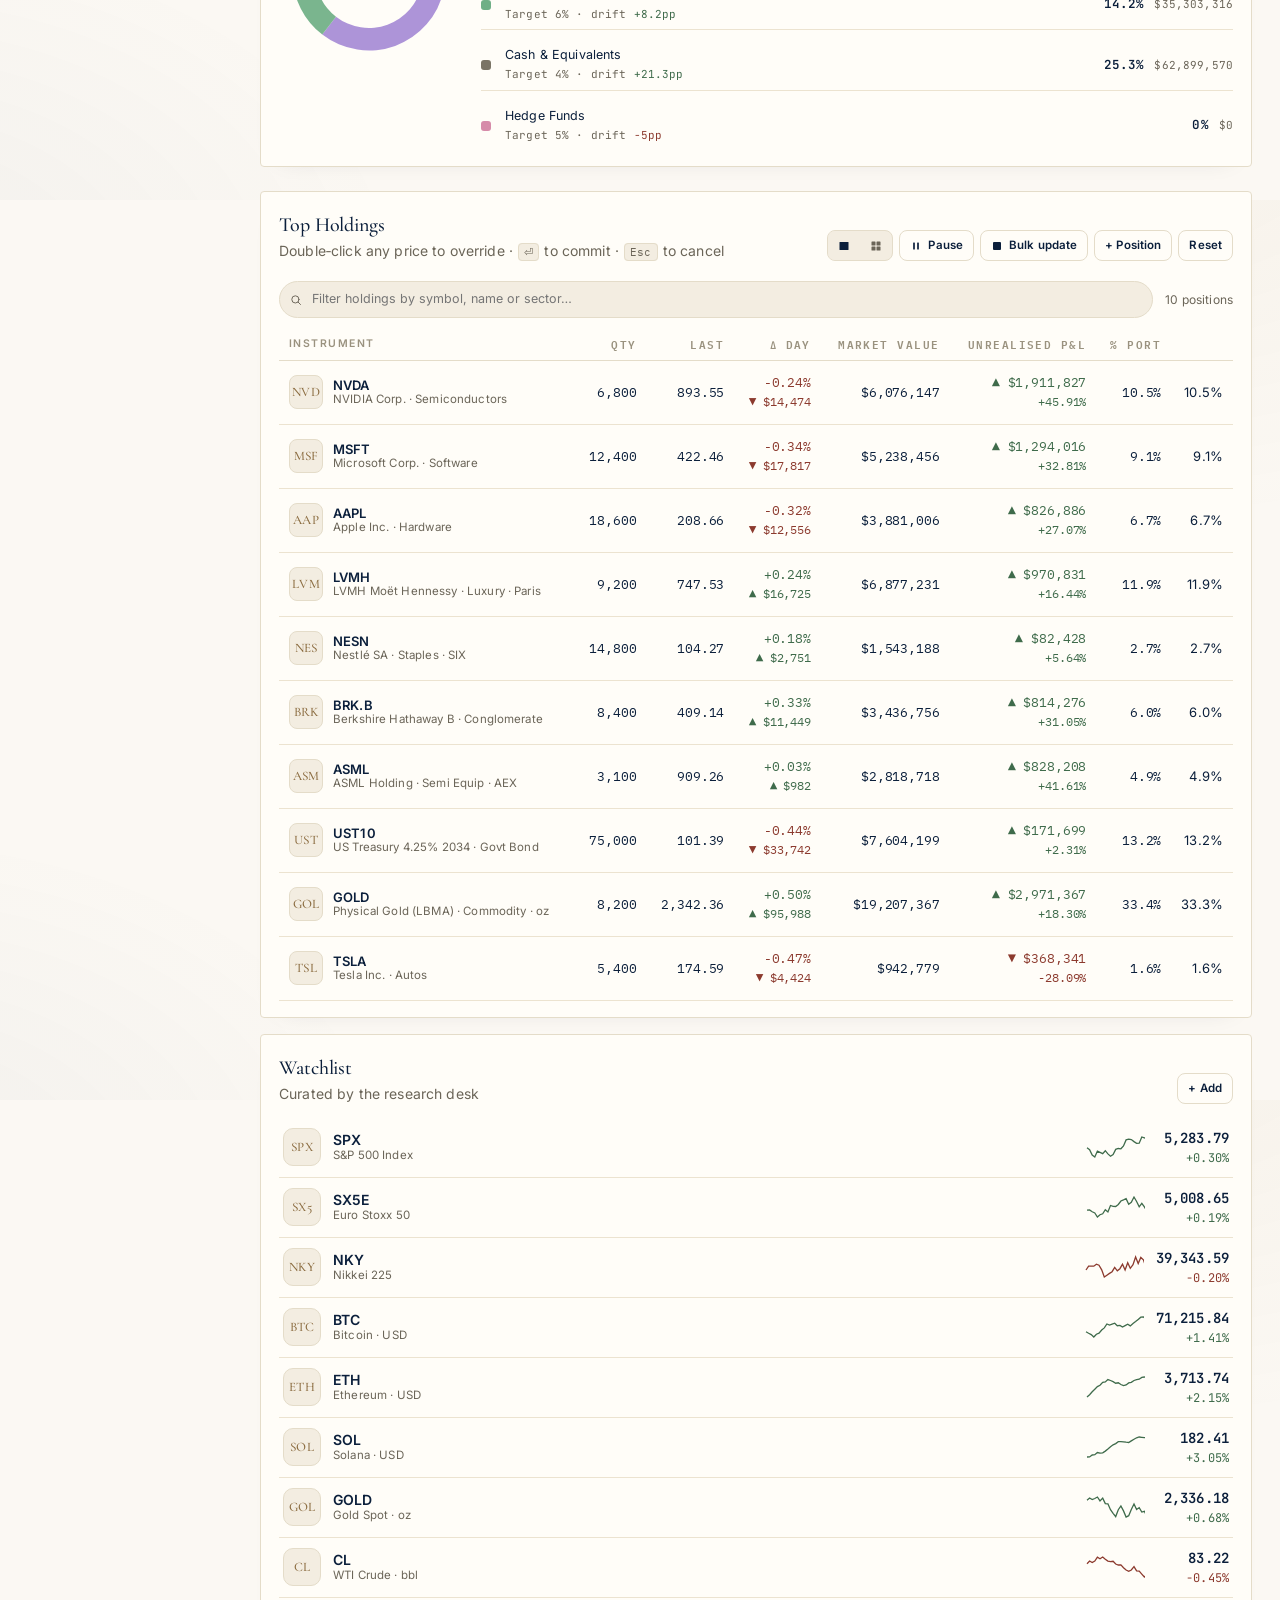
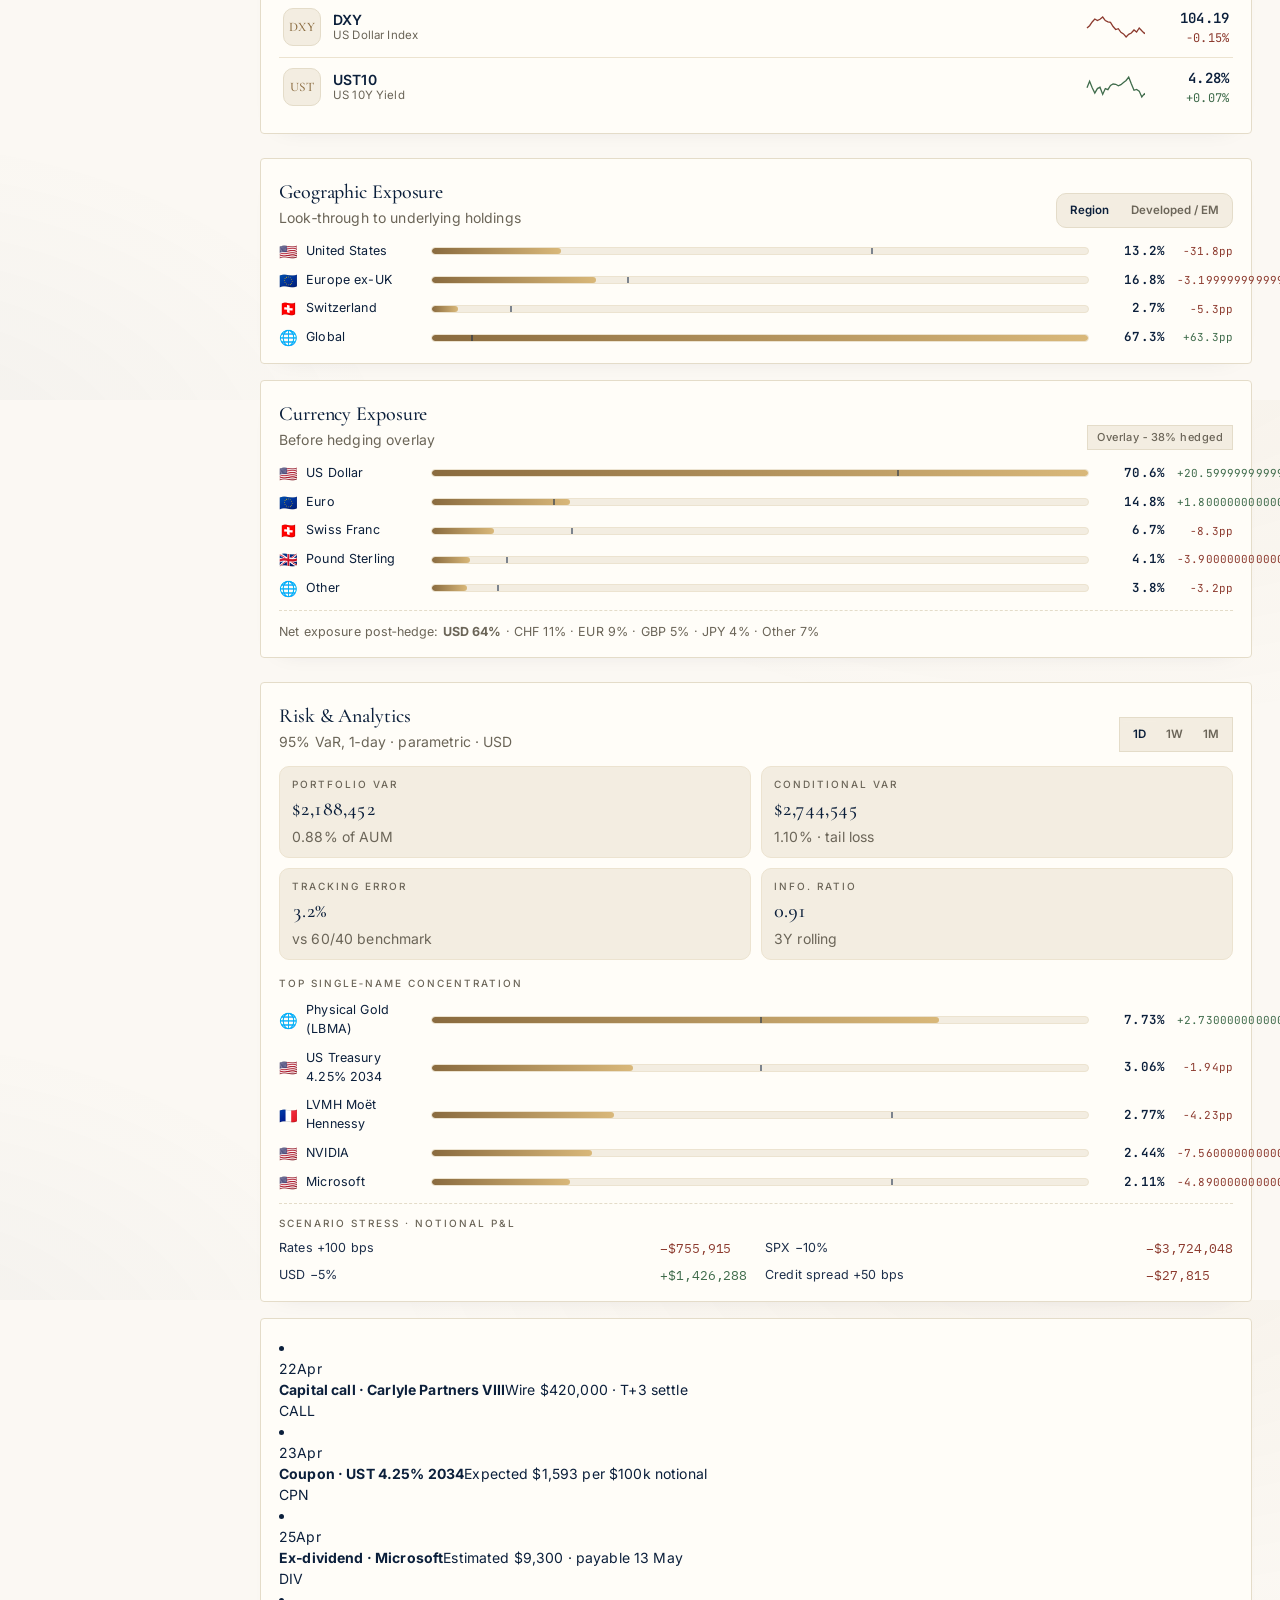
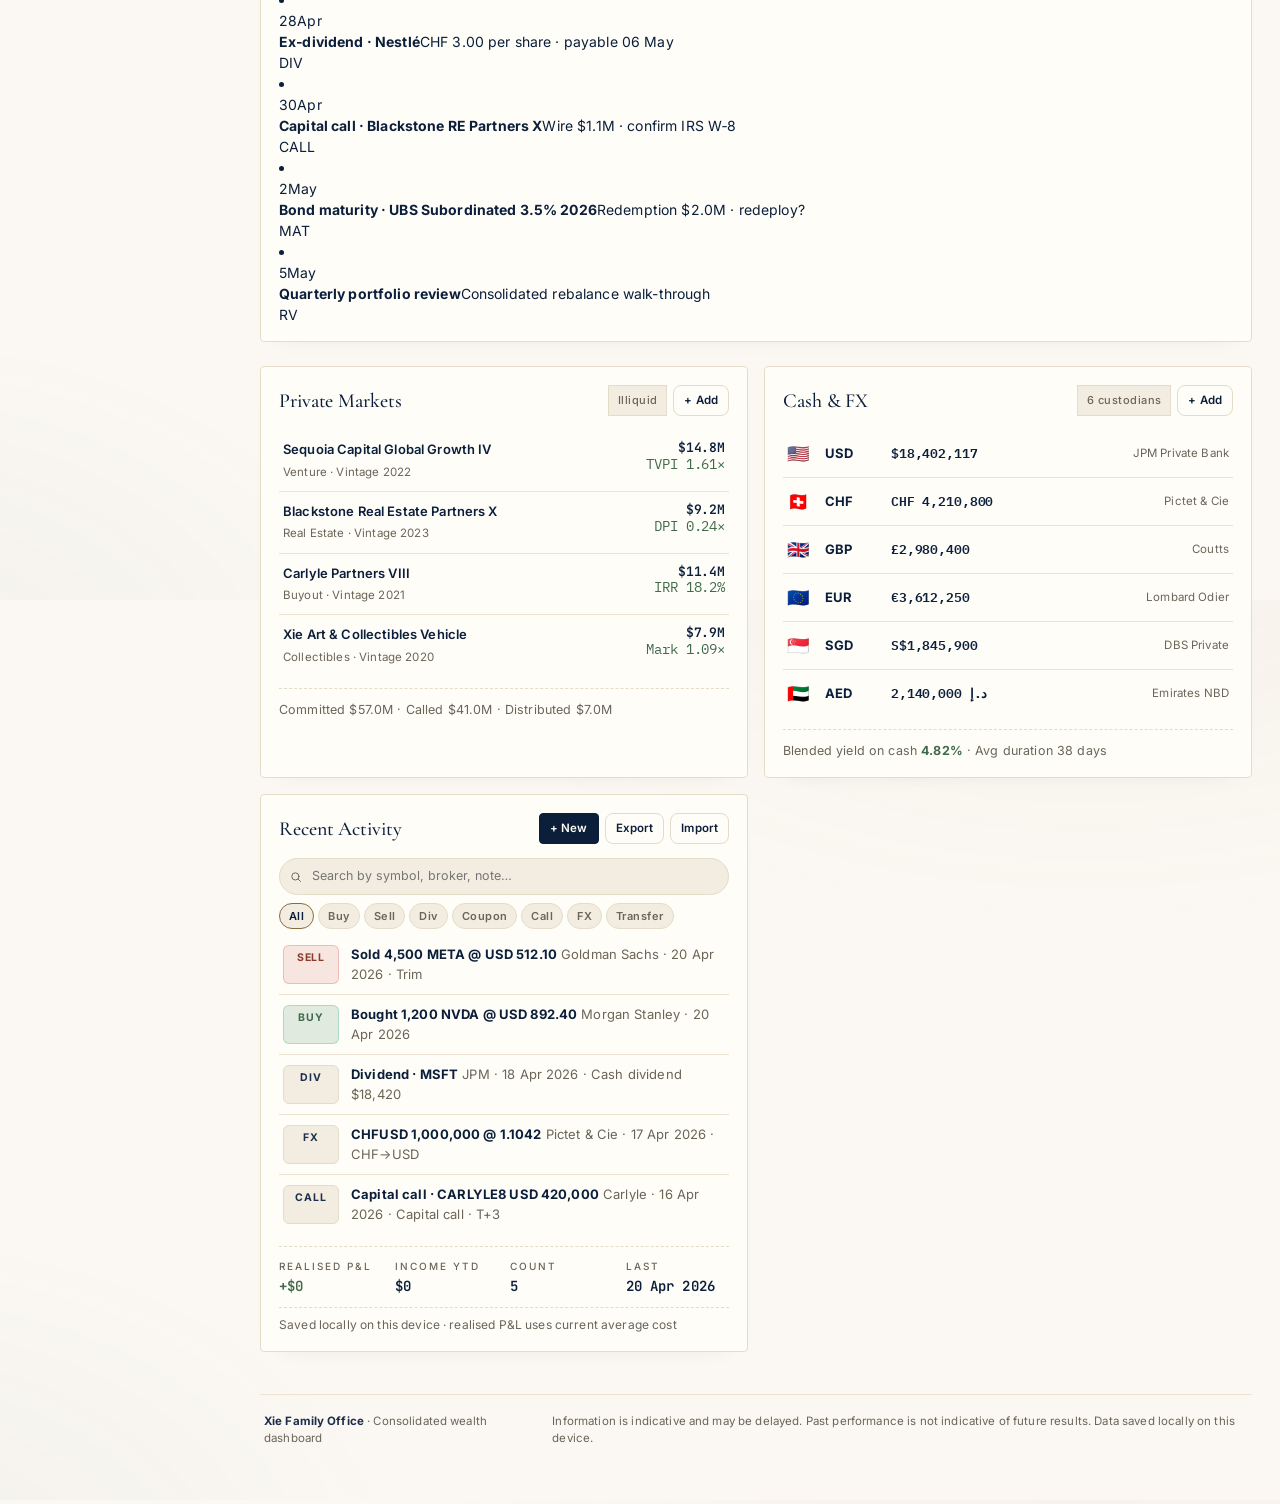
==== commit b20d285a: "Promote Pictet design to main app; add Beta KPI; fix boot-order TDZ - Add a fifth design variant "pi" ====
--- a/index.html
+++ b/index.html
@@ -6,7 +6,7 @@
   <title>Xie Family Office — Private Wealth Dashboard</title>
   <link rel="preconnect" href="https://fonts.googleapis.com" />
   <link rel="preconnect" href="https://fonts.gstatic.com" crossorigin />
-  <link href="https://fonts.googleapis.com/css2?family=Fraunces:ital,opsz,wght@0,9..144,400;0,9..144,500;0,9..144,600;1,9..144,400&family=Inter:wght@400;500;600;700&family=JetBrains+Mono:wght@400;500;600&display=swap" rel="stylesheet" />
+  <link href="https://fonts.googleapis.com/css2?family=Cormorant+Garamond:ital,wght@0,400;0,500;0,600;0,700;1,400;1,500&family=Fraunces:ital,opsz,wght@0,9..144,400;0,9..144,500;0,9..144,600;1,9..144,400&family=IBM+Plex+Mono:wght@400;500&family=Inter:wght@400;500;600;700&family=JetBrains+Mono:wght@400;500;600&display=swap" rel="stylesheet" />
   <link rel="stylesheet" href="styles.css" />
 </head>
 <body data-theme="night">
@@ -217,6 +217,18 @@
           </footer>
         </article>
 
+        <article class="card kpi">
+          <header>
+            <span class="eyebrow">Portfolio Beta</span>
+            <span class="chip chip--muted">vs MSCI ACWI</span>
+          </header>
+          <div class="kpi__value" id="kpi-beta">—</div>
+          <footer>
+            <span class="muted">Weighted by market value · tracked book only</span>
+            <svg class="spark" data-spark="beta" viewBox="0 0 120 36" preserveAspectRatio="none" aria-hidden="true"></svg>
+          </footer>
+        </article>
+
       </section>
 
       <!-- Performance + Allocation -->
@@ -627,6 +639,20 @@
           <div class="modal__body">
             <div class="design-grid" id="design-grid">
 
+              <button type="button" class="design-card" data-design="pictet">
+                <div class="design-card__preview" style="background:#FBF8F3;color:#0B1F3B;border:1px solid #E4DCC9">
+                  <div class="swatches">
+                    <span class="sw" style="background:#FBF8F3"></span>
+                    <span class="sw" style="background:#B08D57"></span>
+                    <span class="sw" style="background:#0B1F3B"></span>
+                  </div>
+                  <div class="head" style="font-family:'Cormorant Garamond',serif;font-weight:500">Private Wealth</div>
+                  <div class="line" style="background:#B08D57"></div>
+                </div>
+                <h4>Pictet</h4>
+                <div class="design-card__desc">Warm-white broadsheet with navy ink and champagne-gold accents. Cormorant serif. Default.</div>
+              </button>
+
               <button type="button" class="design-card" data-design="editorial">
                 <div class="design-card__preview" style="background:#ffffff;color:#1f1e1c;border:1px solid #e5e1d8">
                   <div class="swatches">
--- a/styles.css
+++ b/styles.css
@@ -317,7 +317,7 @@
 
 /* KPI row --------------------------------------------------------- */
 .kpi-row{
-  display: grid; grid-template-columns: repeat(4, 1fr); gap: 16px;
+  display: grid; grid-template-columns: repeat(5, 1fr); gap: 16px;
 }
 .kpi header{
   display: flex; justify-content: space-between; align-items: center;
@@ -1364,6 +1364,145 @@
   --up: #226b37;
   --down: #8a1c1c;
   --accent: #5c4a1f;
+}
+
+/* ───── Design 5 · Pictet · warm-white broadsheet, navy ink, champagne gold ─── */
+body[data-theme="day"][data-design="pictet"]{
+  --bg-0: #FBF8F3;     /* warm page */
+  --bg-1: #F3EDE1;     /* paper */
+  --bg-2: #FFFDF8;     /* card */
+  --bg-3: #F3EDE1;     /* raised */
+  --line: #E4DCC9;
+  --line-soft: #ECE3D0;
+  --ink-0: #0B1F3B;    /* deep navy */
+  --ink-1: #1C2E4A;
+  --ink-2: #6B6558;
+  --ink-3: #9A927F;
+  --gold: #B08D57;     /* champagne */
+  --gold-soft: #D9B87A;
+  --gold-deep: #8A6B3F;
+  --up: #3F6B4B;       /* muted jade */
+  --down: #8C3A2E;     /* oxblood */
+  --accent: #4A5E7A;
+
+  --font-serif: "Cormorant Garamond", "Fraunces", Georgia, serif;
+  --shadow: 0 1px 0 rgba(255,253,248,.9) inset, 0 10px 24px -22px rgba(11,31,59,.18);
+}
+body[data-theme="day"][data-design="pictet"]{
+  background:
+    radial-gradient(1200px 700px at 85% -10%, rgba(176,141,87,.06), transparent 60%),
+    radial-gradient(900px 600px at -10% 110%, rgba(74,94,122,.05), transparent 60%),
+    var(--bg-0);
+}
+body[data-theme="day"][data-design="pictet"] .sidebar{
+  background: linear-gradient(180deg, var(--bg-2) 0%, var(--bg-0) 100%);
+  border-right: 1px solid var(--line);
+}
+body[data-theme="day"][data-design="pictet"] .topbar{
+  background: linear-gradient(180deg, rgba(251,248,243,.97), rgba(251,248,243,.85));
+  border-bottom: 1px solid var(--line);
+}
+body[data-theme="day"][data-design="pictet"] .card{
+  background: var(--bg-2);
+  border: 1px solid var(--line);
+  border-radius: 4px;
+}
+body[data-theme="day"][data-design="pictet"] .eyebrow{
+  letter-spacing: .2em;
+  font-size: 10px;
+  font-weight: 500;
+  color: var(--ink-2);
+  text-transform: uppercase;
+}
+body[data-theme="day"][data-design="pictet"] .brand__name{
+  font-family: var(--font-serif);
+  font-weight: 500;
+  font-size: 20px;
+  letter-spacing: .02em;
+}
+body[data-theme="day"][data-design="pictet"] .brand__tag{
+  letter-spacing: .28em;
+  font-size: 10px;
+  font-weight: 500;
+}
+body[data-theme="day"][data-design="pictet"] .display{
+  font-family: var(--font-serif);
+  font-weight: 500;
+  letter-spacing: -.005em;
+}
+body[data-theme="day"][data-design="pictet"] .display em{
+  font-style: italic;
+  color: var(--gold);
+  font-weight: 500;
+}
+body[data-theme="day"][data-design="pictet"] .kpi__value{
+  font-family: var(--font-serif);
+  font-weight: 500;
+  font-size: 34px;
+  letter-spacing: -.01em;
+  color: var(--ink-0);
+}
+body[data-theme="day"][data-design="pictet"] .card__title{
+  font-family: var(--font-serif);
+  font-weight: 500;
+  letter-spacing: -.005em;
+  color: var(--ink-0);
+}
+body[data-theme="day"][data-design="pictet"] .modal__title{
+  font-family: var(--font-serif);
+  font-weight: 500;
+  color: var(--ink-0);
+}
+body[data-theme="day"][data-design="pictet"] .risk-kpi strong{
+  font-family: var(--font-serif);
+  font-weight: 500;
+  color: var(--ink-0);
+}
+body[data-theme="day"][data-design="pictet"] .user__avatar{
+  font-family: var(--font-serif);
+  background: var(--bg-3); color: var(--gold-deep);
+  border: 1px solid var(--line);
+  border-radius: 50%;
+}
+body[data-theme="day"][data-design="pictet"] .kbd,
+body[data-theme="day"][data-design="pictet"] .search kbd,
+body[data-theme="day"][data-design="pictet"] .palette__input kbd,
+body[data-theme="day"][data-design="pictet"] .num{
+  font-family: "IBM Plex Mono", "JetBrains Mono", ui-monospace, Menlo, monospace;
+  font-feature-settings: "tnum";
+}
+body[data-theme="day"][data-design="pictet"] .nav__item.is-active{
+  background: linear-gradient(90deg, rgba(176,141,87,.14), rgba(176,141,87,0));
+}
+body[data-theme="day"][data-design="pictet"] .nav__item.is-active::before{
+  background: var(--gold);
+}
+body[data-theme="day"][data-design="pictet"] .segmented{
+  background: var(--bg-1);
+  border: 1px solid var(--line);
+  border-radius: 0;
+}
+body[data-theme="day"][data-design="pictet"] .segmented button{
+  border-radius: 0;
+}
+body[data-theme="day"][data-design="pictet"] .segmented button.is-active{
+  background: var(--bg-3);
+  color: var(--ink-0);
+}
+body[data-theme="day"][data-design="pictet"] .btn--gold{
+  background: var(--ink-0);
+  color: var(--bg-2);
+  border: 1px solid var(--ink-0);
+  box-shadow: none;
+  border-radius: 4px;
+}
+body[data-theme="day"][data-design="pictet"] .btn--gold:hover{
+  background: var(--ink-1);
+}
+body[data-theme="day"][data-design="pictet"] .chip{
+  border-radius: 0;
+  border: 1px solid var(--line);
+  font-weight: 500;
 }
 
 /* Shared day-theme surface polish (applies to all four designs) --- */
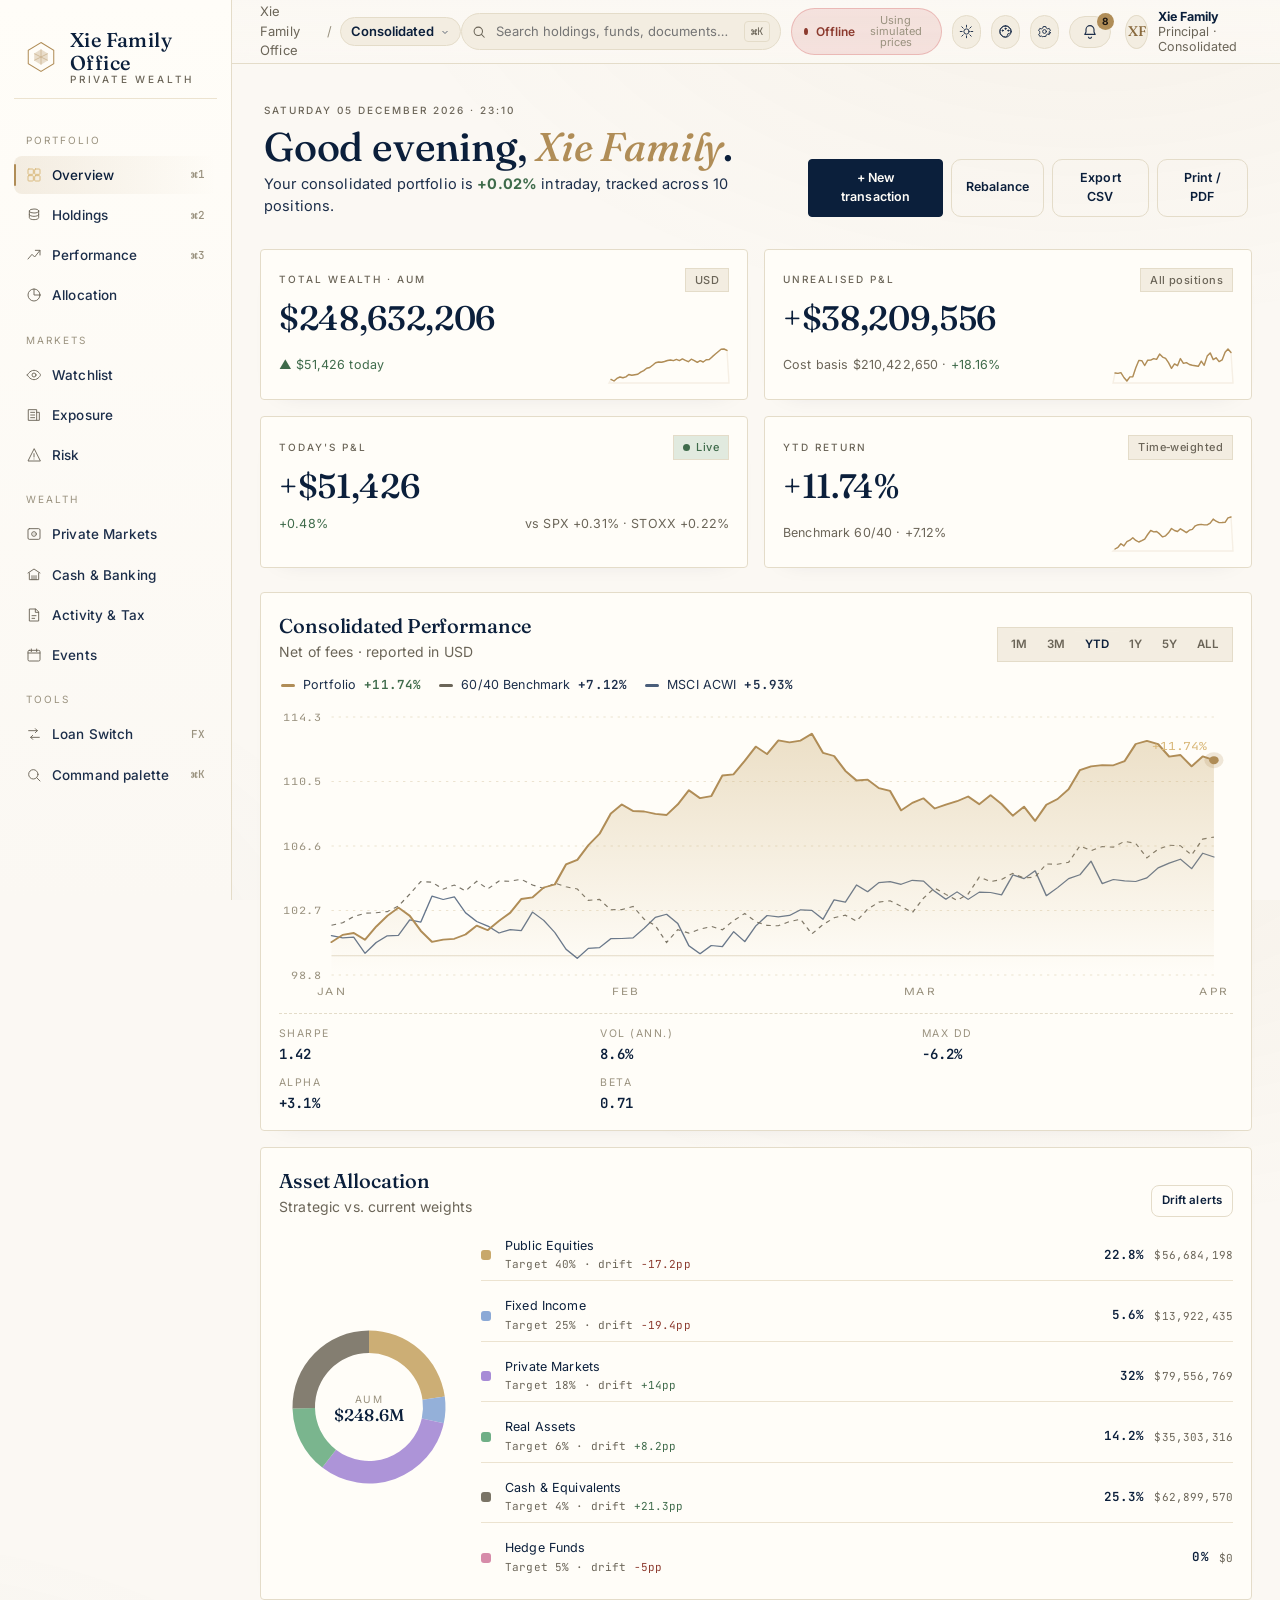
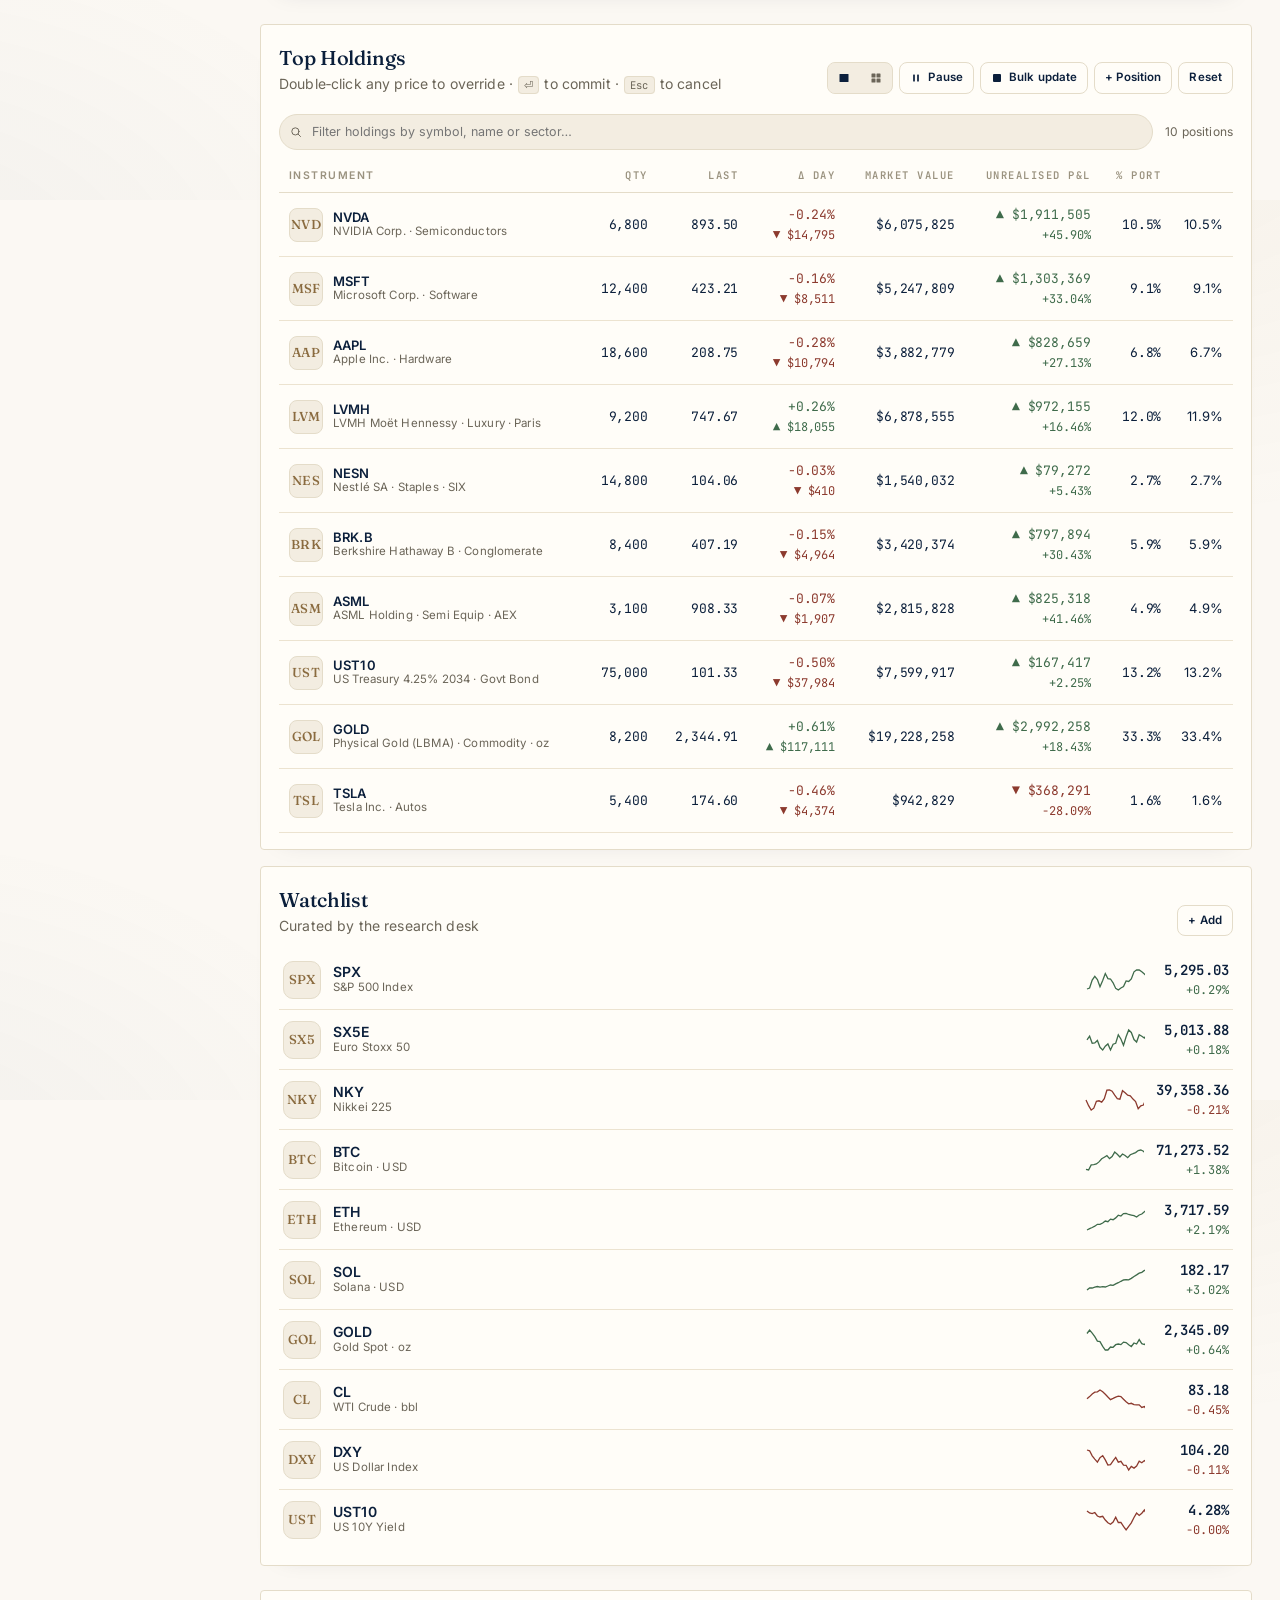
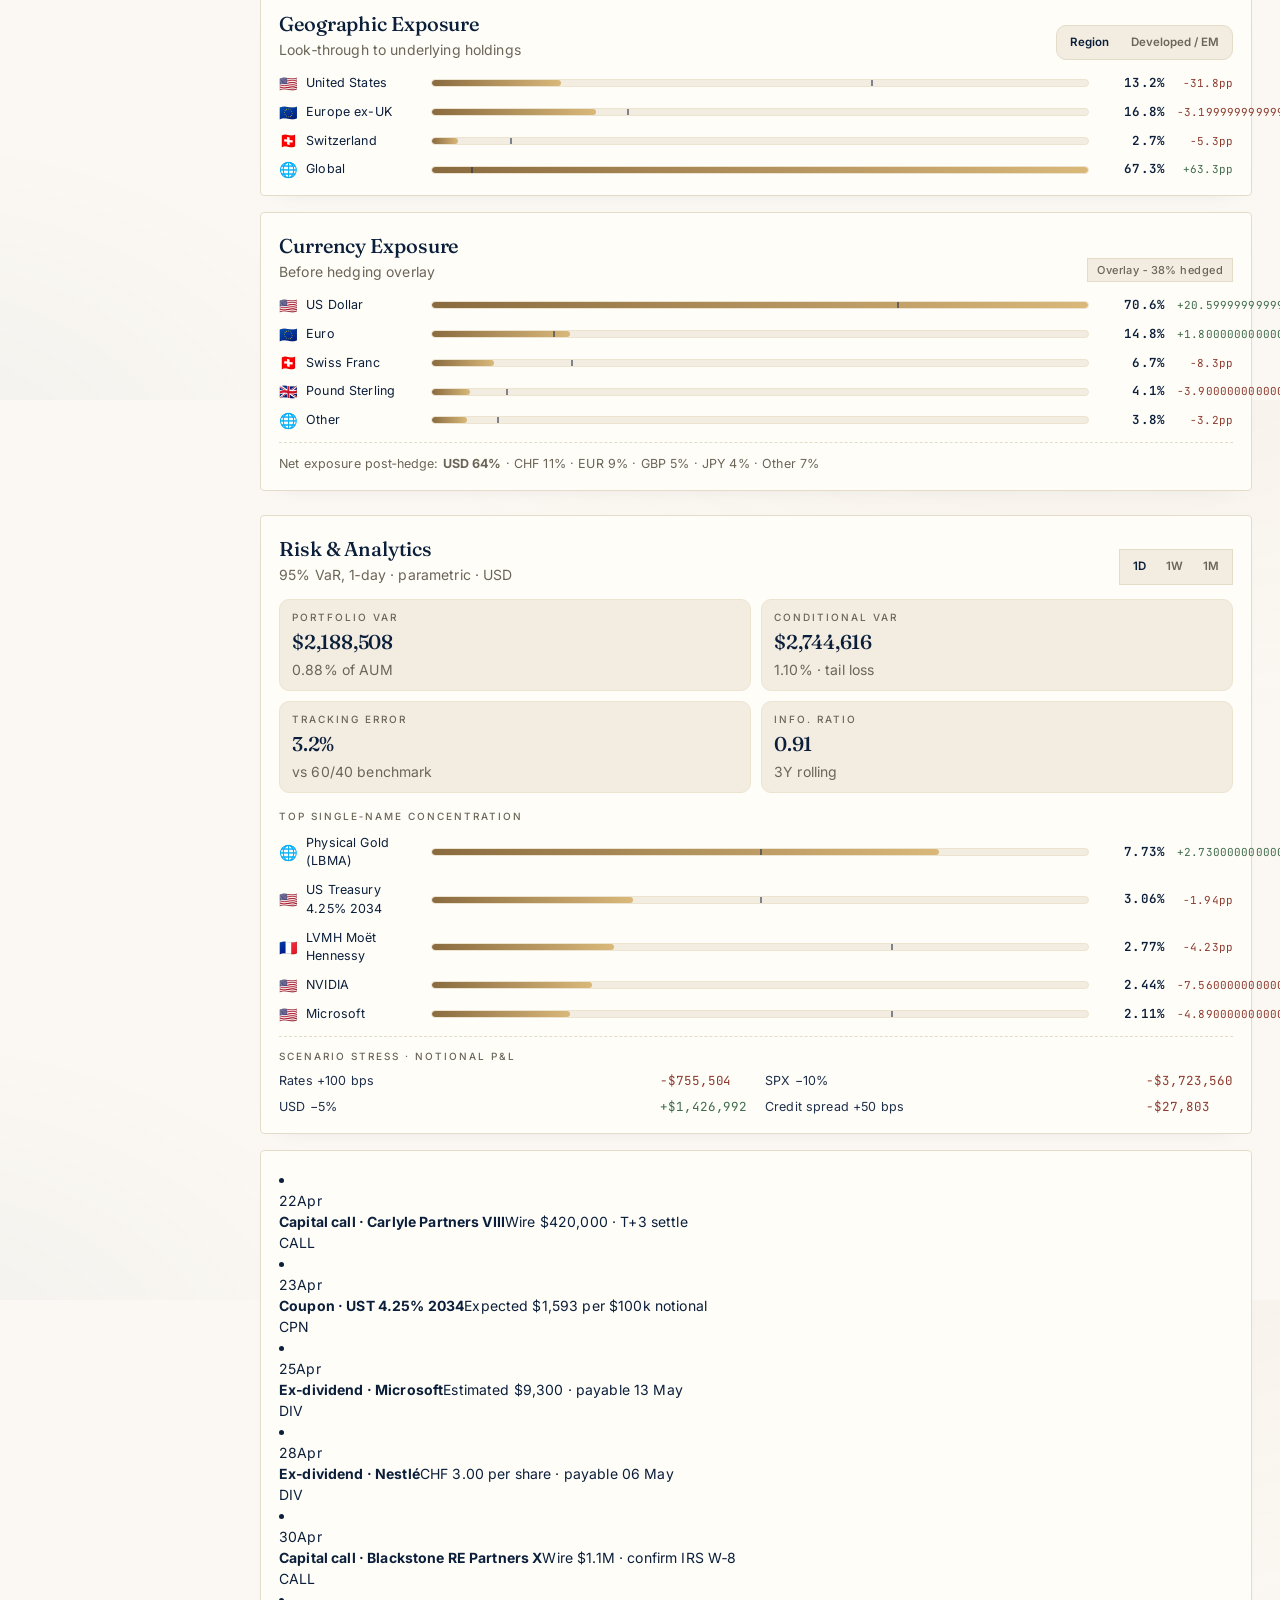
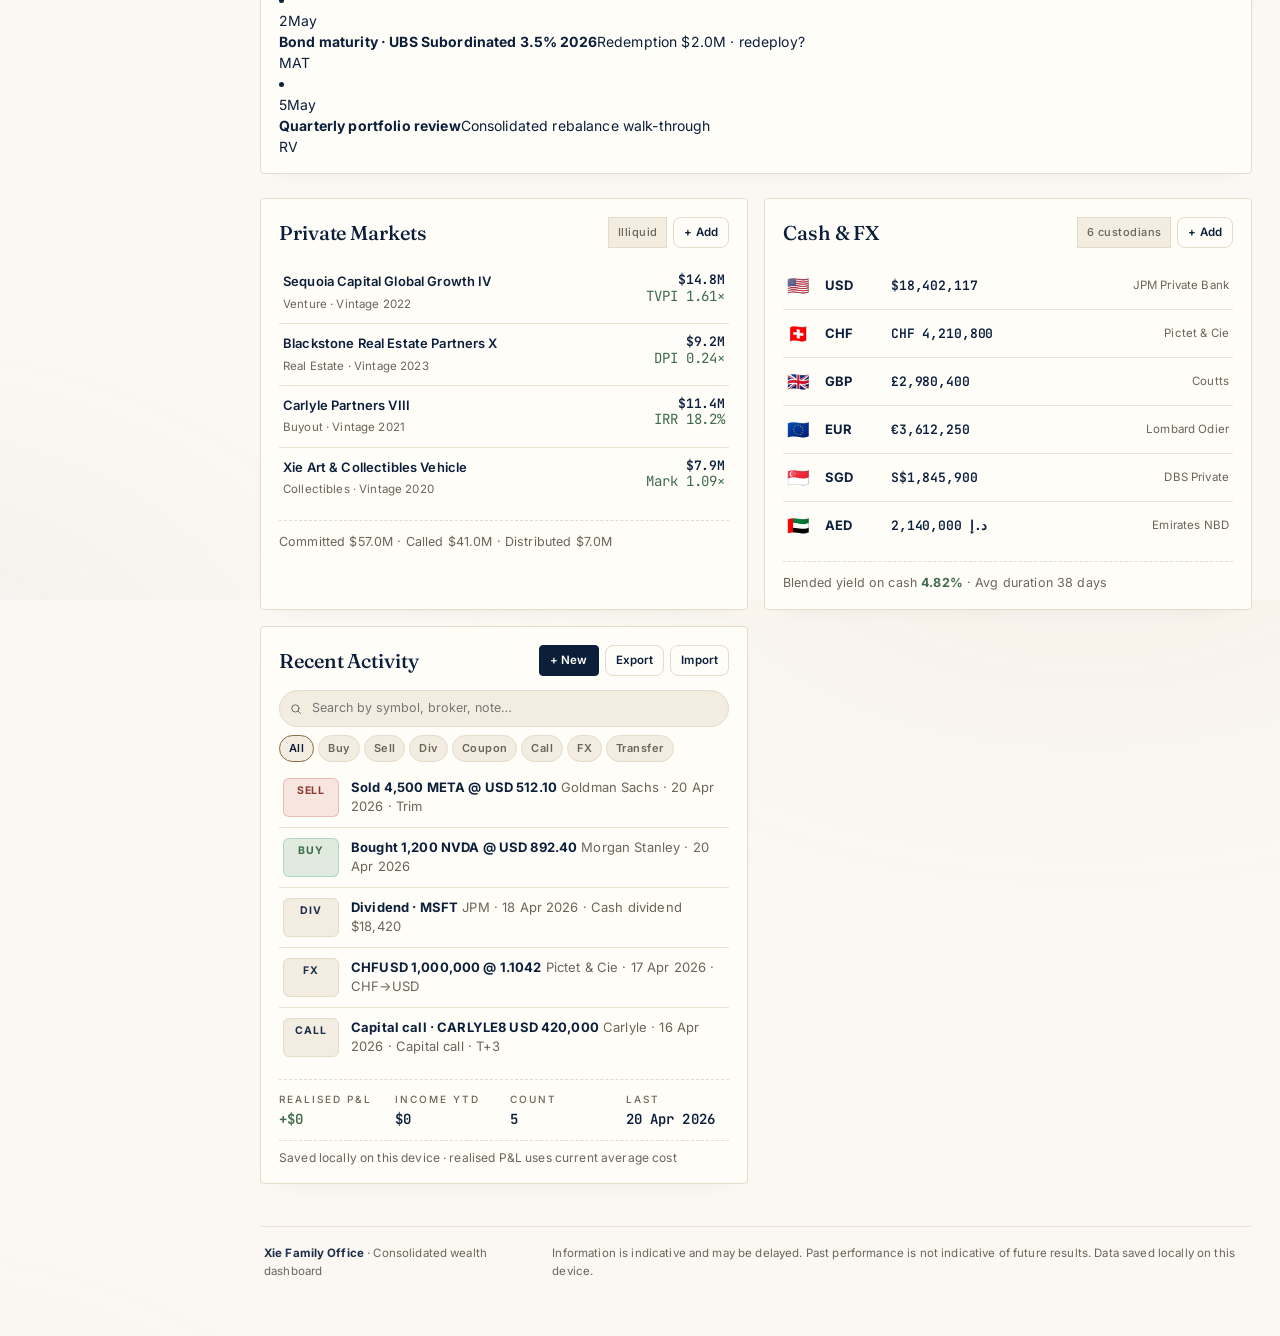
==== commit c57fb6eb: "Add Currency Loan Switch tool Build an interactive synthetic-loan / currency-switch pricer for the U" ====
--- a/index.html
+++ b/index.html
@@ -6,7 +6,7 @@
   <title>Xie Family Office — Private Wealth Dashboard</title>
   <link rel="preconnect" href="https://fonts.googleapis.com" />
   <link rel="preconnect" href="https://fonts.gstatic.com" crossorigin />
-  <link href="https://fonts.googleapis.com/css2?family=Cormorant+Garamond:ital,wght@0,400;0,500;0,600;0,700;1,400;1,500&family=Fraunces:ital,opsz,wght@0,9..144,400;0,9..144,500;0,9..144,600;1,9..144,400&family=IBM+Plex+Mono:wght@400;500&family=Inter:wght@400;500;600;700&family=JetBrains+Mono:wght@400;500;600&display=swap" rel="stylesheet" />
+  <link href="https://fonts.googleapis.com/css2?family=Fraunces:ital,opsz,wght@0,9..144,400;0,9..144,500;0,9..144,600;1,9..144,400&family=Inter:wght@400;500;600;700&family=JetBrains+Mono:wght@400;500;600&display=swap" rel="stylesheet" />
   <link rel="stylesheet" href="styles.css" />
 </head>
 <body data-theme="night">
@@ -78,6 +78,10 @@
         </a>
 
         <div class="nav__group">Tools</div>
+        <a class="nav__item" href="loan-switch.html">
+          <svg class="ico" viewBox="0 0 24 24" aria-hidden="true"><path d="M4 7h13"/><path d="M14 4l3 3-3 3"/><path d="M20 17H7"/><path d="M10 20l-3-3 3-3"/></svg>
+          Loan Switch<span class="nav__meta">FX</span>
+        </a>
         <a class="nav__item" href="#" id="nav-search">
           <svg class="ico" viewBox="0 0 24 24" aria-hidden="true"><circle cx="11" cy="11" r="7"/><path d="m16 16 5 5"/></svg>
           Command palette<span class="nav__meta">⌘K</span>
@@ -217,18 +221,6 @@
           </footer>
         </article>
 
-        <article class="card kpi">
-          <header>
-            <span class="eyebrow">Portfolio Beta</span>
-            <span class="chip chip--muted">vs MSCI ACWI</span>
-          </header>
-          <div class="kpi__value" id="kpi-beta">—</div>
-          <footer>
-            <span class="muted">Weighted by market value · tracked book only</span>
-            <svg class="spark" data-spark="beta" viewBox="0 0 120 36" preserveAspectRatio="none" aria-hidden="true"></svg>
-          </footer>
-        </article>
-
       </section>
 
       <!-- Performance + Allocation -->
@@ -639,20 +631,6 @@
           <div class="modal__body">
             <div class="design-grid" id="design-grid">
 
-              <button type="button" class="design-card" data-design="pictet">
-                <div class="design-card__preview" style="background:#FBF8F3;color:#0B1F3B;border:1px solid #E4DCC9">
-                  <div class="swatches">
-                    <span class="sw" style="background:#FBF8F3"></span>
-                    <span class="sw" style="background:#B08D57"></span>
-                    <span class="sw" style="background:#0B1F3B"></span>
-                  </div>
-                  <div class="head" style="font-family:'Cormorant Garamond',serif;font-weight:500">Private Wealth</div>
-                  <div class="line" style="background:#B08D57"></div>
-                </div>
-                <h4>Pictet</h4>
-                <div class="design-card__desc">Warm-white broadsheet with navy ink and champagne-gold accents. Cormorant serif. Default.</div>
-              </button>
-
               <button type="button" class="design-card" data-design="editorial">
                 <div class="design-card__preview" style="background:#ffffff;color:#1f1e1c;border:1px solid #e5e1d8">
                   <div class="swatches">
